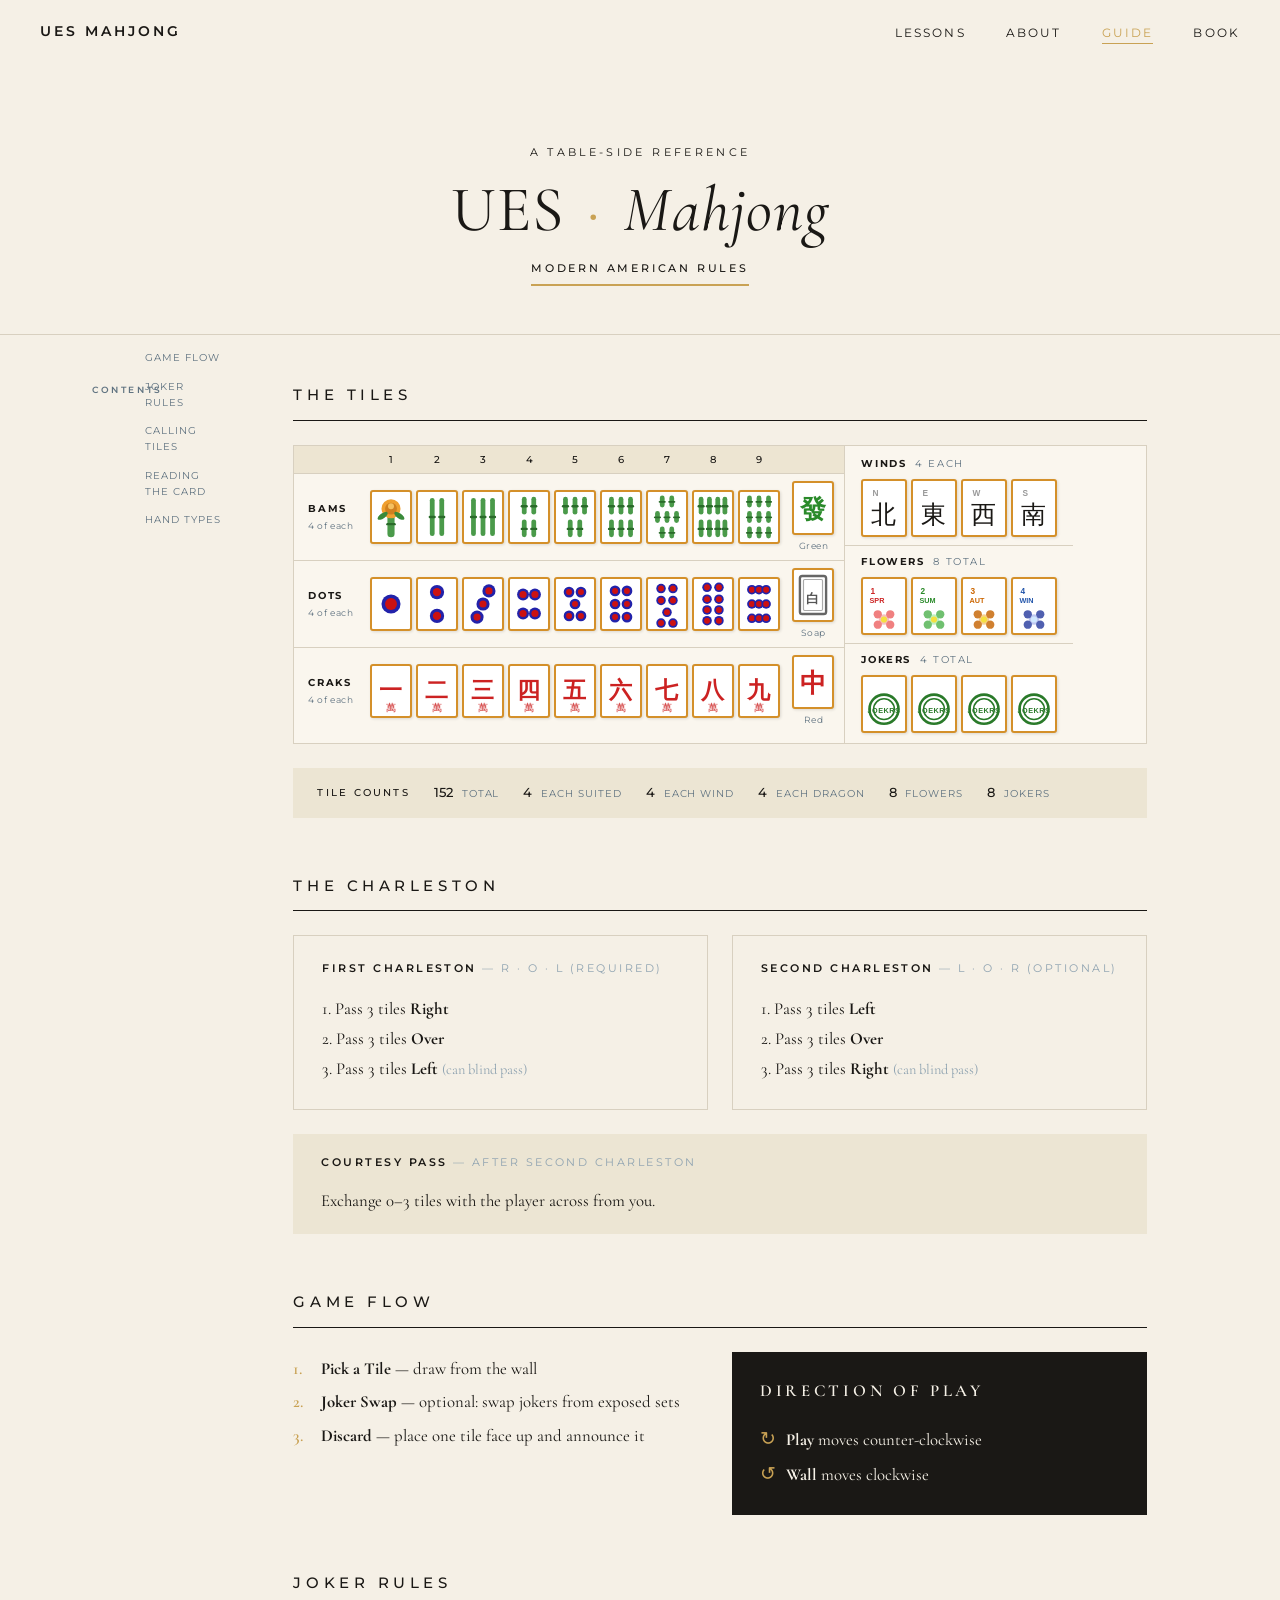
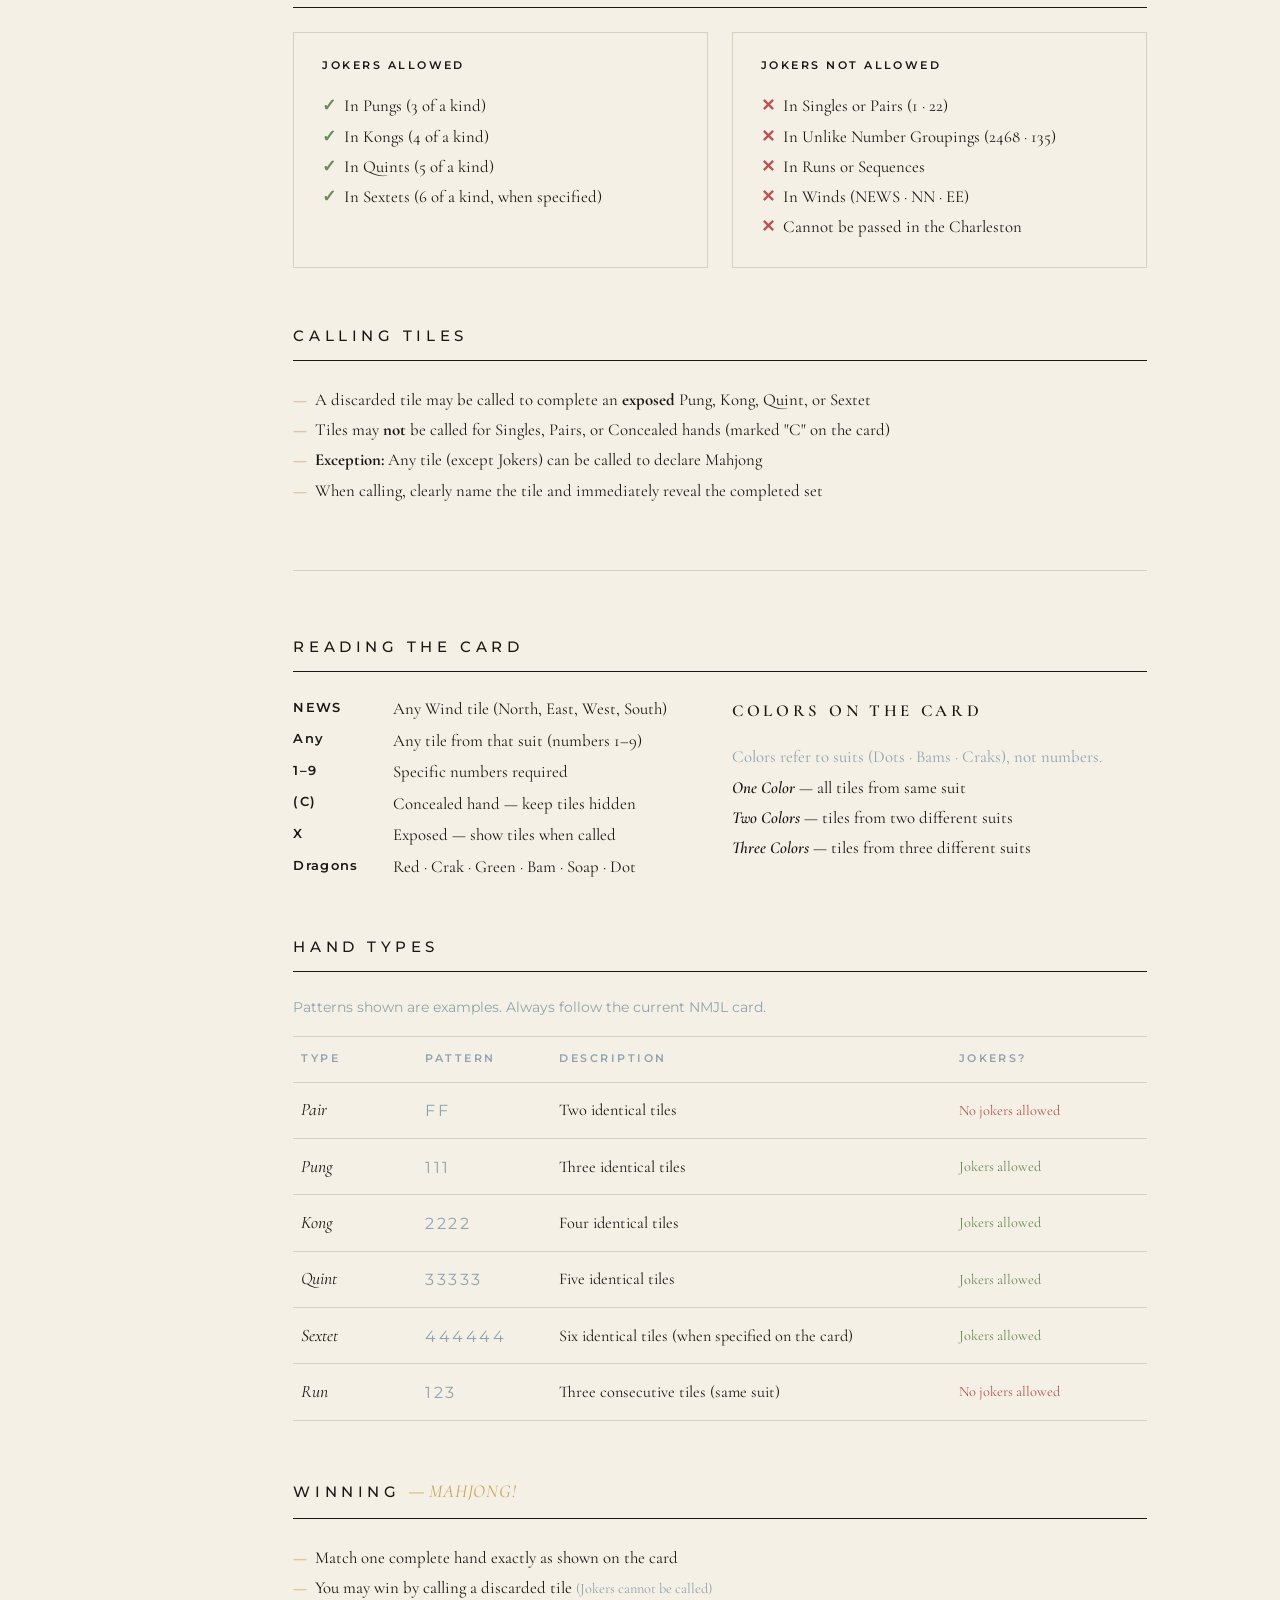
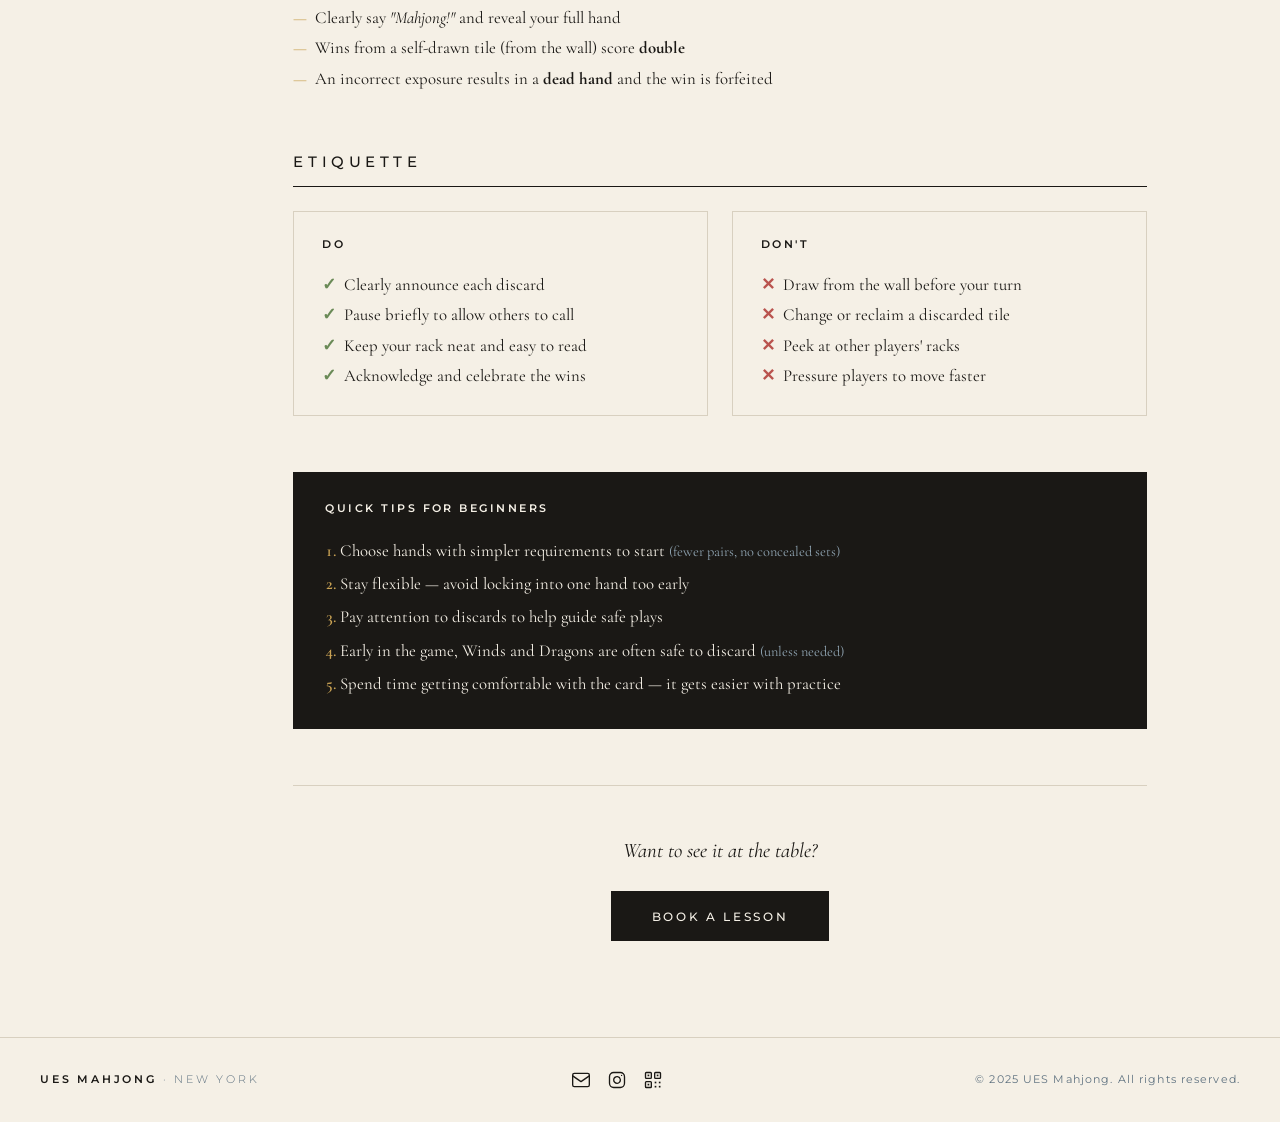
==== guide.html @ eada978c "Premium UI enhancements: hamburger X, floating labels, sidebar nav, scroll progress, micro-interacti" ====
<!DOCTYPE html>
<html lang="en">
<head>
  <meta charset="UTF-8" />
  <meta name="viewport" content="width=device-width, initial-scale=1.0" />
  <meta name="theme-color" content="#f5f0e6" />
  <meta name="color-scheme" content="light" />
  <title>American Mahjong Guide · UES Mahjong</title>
  <meta name="description" content="A table-side reference for American Mahjong — tiles, the Charleston, hand types, winning, and etiquette." />
  <link rel="canonical" href="https://uesmahjong.com/guide.html" />
  <link rel="icon" type="image/svg+xml" href="favicon.svg" />
  <link rel="apple-touch-icon" href="favicon.svg" />

  <link rel="preconnect" href="https://fonts.googleapis.com" />
  <link rel="preconnect" href="https://fonts.gstatic.com" crossorigin />
  <link rel="stylesheet" href="https://fonts.googleapis.com/css2?family=Cormorant+Garamond:ital,wght@0,400;0,600;1,400;1,600&family=Montserrat:wght@300;400;500;600&display=swap" />

  <meta property="og:type" content="article" />
  <meta property="og:url" content="https://uesmahjong.com/guide.html" />
  <meta property="og:title" content="American Mahjong Guide · UES Mahjong" />
  <meta property="og:description" content="A table-side reference for American Mahjong — tiles, the Charleston, hand types, winning, and etiquette." />
  <meta property="og:image" content="https://uesmahjong.com/og-image.png" />
  <meta property="og:image:width" content="1200" />
  <meta property="og:image:height" content="630" />
  <meta property="og:locale" content="en_US" />
  <meta property="og:site_name" content="UES Mahjong" />

  <meta name="twitter:card" content="summary_large_image" />
  <meta name="twitter:title" content="American Mahjong Guide · UES Mahjong" />
  <meta name="twitter:description" content="A table-side reference for American Mahjong — tiles, the Charleston, hand types, winning, and etiquette." />
  <meta name="twitter:image" content="https://uesmahjong.com/og-image.png" />

  <link rel="stylesheet" href="style.css" />
</head>
<body>

  <!-- NAV -->
  <nav id="siteNav">
    <a class="nav-logo" href="index.html">UES Mahjong</a>
    <ul class="nav-links">
      <li><a href="index.html#lessons">Lessons</a></li>
      <li><a href="index.html#about">About</a></li>
      <li><a href="guide.html" class="active" aria-current="page">Guide</a></li>
      <li><a href="index.html#book">Book</a></li>
    </ul>
    <button class="nav-toggle" type="button" aria-label="Open menu" aria-expanded="false" aria-controls="mobileMenu">
      <span></span><span></span><span></span>
    </button>
  </nav>

  <dialog id="mobileMenu" class="mobile-menu" aria-label="Site menu">
    <button class="mobile-menu-close" type="button" aria-label="Close menu">&times;</button>
    <ul class="mobile-menu-links">
      <li><a href="index.html#lessons">Lessons</a></li>
      <li><a href="index.html#about">About</a></li>
      <li><a href="guide.html" aria-current="page">Guide</a></li>
      <li><a href="index.html#book">Book</a></li>
    </ul>
  </dialog>

  <!-- Scroll progress bar -->
  <div class="scroll-progress" id="scrollProgress" aria-hidden="true"></div>

  <!-- GUIDE HEADER -->
  <header class="guide-header">
    <p class="guide-eyebrow" data-reveal>A Table-Side Reference</p>
    <h1 class="guide-title" data-reveal>UES <span class="dot">&middot;</span> <em>Mahjong</em></h1>
    <p class="guide-subhead" data-reveal>Modern American Rules</p>
  </header>

  <div class="guide-layout">
  <aside class="guide-sidebar" aria-label="Guide navigation">
    <p class="guide-nav-label">Contents</p>
    <nav>
      <ul class="guide-nav-list">
        <li><a href="#tiles" class="guide-nav-link">The Tiles</a></li>
        <li><a href="#charleston" class="guide-nav-link">The Charleston</a></li>
        <li><a href="#game-flow" class="guide-nav-link">Game Flow</a></li>
        <li><a href="#joker-rules" class="guide-nav-link">Joker Rules</a></li>
        <li><a href="#calling-tiles" class="guide-nav-link">Calling Tiles</a></li>
        <li><a href="#reading-card" class="guide-nav-link">Reading the Card</a></li>
        <li><a href="#hand-types" class="guide-nav-link">Hand Types</a></li>
        <li><a href="#winning" class="guide-nav-link">Winning</a></li>
        <li><a href="#etiquette" class="guide-nav-link">Etiquette</a></li>
        <li><a href="#quick-tips" class="guide-nav-link">Quick Tips</a></li>
      </ul>
    </nav>
  </aside>

  <div class="guide">

    <!-- ── PART ONE ── -->

    <!-- THE TILES -->
    <section id="tiles" class="guide-section tiles-vis-section" data-reveal>
      <h2 class="guide-h2">The Tiles</h2>

      <div class="tile-vis-wrap">
        <div class="tile-vis">

          <!-- Suited tiles: BAMS · DOTS · CRAKS -->
          <div class="tv-suited">

            <!-- Column number headers -->
            <div class="tv-colheads" aria-hidden="true">
              <div class="tv-meta"></div>
              <div class="tv-pips-row tv-pips-nums">
                <span>1</span><span>2</span><span>3</span><span>4</span><span>5</span>
                <span>6</span><span>7</span><span>8</span><span>9</span>
              </div>
              <div class="tv-dragon-head"></div>
            </div>

            <!-- BAMS row -->
            <div class="tv-row">
              <div class="tv-meta"><strong>BAMS</strong><span>4 of each</span></div>
              <div class="tv-pips-row">
                <!-- 1-BAM: bird/flower design -->
                <div class="mjt mjt-bam"><svg viewBox="0 0 30 42" xmlns="http://www.w3.org/2000/svg"><rect x="12" y="18" width="6" height="20" rx="3" fill="#4a9a4a"/><rect x="11" y="26" width="8" height="2" rx="1" fill="#2a6a2a"/><circle cx="15" cy="14" r="8" fill="#f0a030"/><circle cx="15" cy="14" r="5" fill="#d08020"/><circle cx="15" cy="12" r="2.5" fill="#f5c060"/><ellipse cx="8" cy="20" rx="5" ry="2.2" fill="#3a8a3a" transform="rotate(-35,8,20)"/><ellipse cx="22" cy="20" rx="5" ry="2.2" fill="#3a8a3a" transform="rotate(35,22,20)"/></svg></div>
                <!-- 2-BAM -->
                <div class="mjt mjt-bam"><svg viewBox="0 0 30 42" xmlns="http://www.w3.org/2000/svg"><rect x="9" y="5" width="4" height="32" rx="2" fill="#4a9a4a"/><rect x="8" y="20" width="6" height="2" rx="1" fill="#2a6a2a"/><rect x="17" y="5" width="4" height="32" rx="2" fill="#4a9a4a"/><rect x="16" y="20" width="6" height="2" rx="1" fill="#2a6a2a"/></svg></div>
                <!-- 3-BAM -->
                <div class="mjt mjt-bam"><svg viewBox="0 0 30 42" xmlns="http://www.w3.org/2000/svg"><rect x="5" y="5" width="4" height="32" rx="2" fill="#4a9a4a"/><rect x="4" y="20" width="6" height="2" rx="1" fill="#2a6a2a"/><rect x="13" y="5" width="4" height="32" rx="2" fill="#4a9a4a"/><rect x="12" y="20" width="6" height="2" rx="1" fill="#2a6a2a"/><rect x="21" y="5" width="4" height="32" rx="2" fill="#4a9a4a"/><rect x="20" y="20" width="6" height="2" rx="1" fill="#2a6a2a"/></svg></div>
                <!-- 4-BAM: 2×2 -->
                <div class="mjt mjt-bam"><svg viewBox="0 0 30 42" xmlns="http://www.w3.org/2000/svg"><rect x="9" y="4" width="4" height="15" rx="2" fill="#4a9a4a"/><rect x="8" y="11" width="6" height="2" rx="1" fill="#2a6a2a"/><rect x="17" y="4" width="4" height="15" rx="2" fill="#4a9a4a"/><rect x="16" y="11" width="6" height="2" rx="1" fill="#2a6a2a"/><rect x="9" y="23" width="4" height="15" rx="2" fill="#4a9a4a"/><rect x="8" y="30" width="6" height="2" rx="1" fill="#2a6a2a"/><rect x="17" y="23" width="4" height="15" rx="2" fill="#4a9a4a"/><rect x="16" y="30" width="6" height="2" rx="1" fill="#2a6a2a"/></svg></div>
                <!-- 5-BAM: 3+2 -->
                <div class="mjt mjt-bam"><svg viewBox="0 0 30 42" xmlns="http://www.w3.org/2000/svg"><rect x="5" y="4" width="4" height="15" rx="2" fill="#4a9a4a"/><rect x="4" y="11" width="6" height="2" rx="1" fill="#2a6a2a"/><rect x="13" y="4" width="4" height="15" rx="2" fill="#4a9a4a"/><rect x="12" y="11" width="6" height="2" rx="1" fill="#2a6a2a"/><rect x="21" y="4" width="4" height="15" rx="2" fill="#4a9a4a"/><rect x="20" y="11" width="6" height="2" rx="1" fill="#2a6a2a"/><rect x="9" y="23" width="4" height="15" rx="2" fill="#4a9a4a"/><rect x="8" y="30" width="6" height="2" rx="1" fill="#2a6a2a"/><rect x="17" y="23" width="4" height="15" rx="2" fill="#4a9a4a"/><rect x="16" y="30" width="6" height="2" rx="1" fill="#2a6a2a"/></svg></div>
                <!-- 6-BAM: 3+3 -->
                <div class="mjt mjt-bam"><svg viewBox="0 0 30 42" xmlns="http://www.w3.org/2000/svg"><rect x="5" y="4" width="4" height="15" rx="2" fill="#4a9a4a"/><rect x="4" y="11" width="6" height="2" rx="1" fill="#2a6a2a"/><rect x="13" y="4" width="4" height="15" rx="2" fill="#4a9a4a"/><rect x="12" y="11" width="6" height="2" rx="1" fill="#2a6a2a"/><rect x="21" y="4" width="4" height="15" rx="2" fill="#4a9a4a"/><rect x="20" y="11" width="6" height="2" rx="1" fill="#2a6a2a"/><rect x="5" y="23" width="4" height="15" rx="2" fill="#4a9a4a"/><rect x="4" y="30" width="6" height="2" rx="1" fill="#2a6a2a"/><rect x="13" y="23" width="4" height="15" rx="2" fill="#4a9a4a"/><rect x="12" y="30" width="6" height="2" rx="1" fill="#2a6a2a"/><rect x="21" y="23" width="4" height="15" rx="2" fill="#4a9a4a"/><rect x="20" y="30" width="6" height="2" rx="1" fill="#2a6a2a"/></svg></div>
                <!-- 7-BAM: 2+3+2 -->
                <div class="mjt mjt-bam"><svg viewBox="0 0 30 42" xmlns="http://www.w3.org/2000/svg"><rect x="9" y="3" width="4" height="10" rx="2" fill="#4a9a4a"/><rect x="8" y="7.5" width="6" height="1.5" rx="0.75" fill="#2a6a2a"/><rect x="17" y="3" width="4" height="10" rx="2" fill="#4a9a4a"/><rect x="16" y="7.5" width="6" height="1.5" rx="0.75" fill="#2a6a2a"/><rect x="5" y="16" width="4" height="10" rx="2" fill="#4a9a4a"/><rect x="4" y="20.5" width="6" height="1.5" rx="0.75" fill="#2a6a2a"/><rect x="13" y="16" width="4" height="10" rx="2" fill="#4a9a4a"/><rect x="12" y="20.5" width="6" height="1.5" rx="0.75" fill="#2a6a2a"/><rect x="21" y="16" width="4" height="10" rx="2" fill="#4a9a4a"/><rect x="20" y="20.5" width="6" height="1.5" rx="0.75" fill="#2a6a2a"/><rect x="9" y="29" width="4" height="10" rx="2" fill="#4a9a4a"/><rect x="8" y="33.5" width="6" height="1.5" rx="0.75" fill="#2a6a2a"/><rect x="17" y="29" width="4" height="10" rx="2" fill="#4a9a4a"/><rect x="16" y="33.5" width="6" height="1.5" rx="0.75" fill="#2a6a2a"/></svg></div>
                <!-- 8-BAM: 4+4 -->
                <div class="mjt mjt-bam"><svg viewBox="0 0 30 42" xmlns="http://www.w3.org/2000/svg"><rect x="3" y="4" width="4" height="15" rx="2" fill="#4a9a4a"/><rect x="2" y="11" width="6" height="2" rx="1" fill="#2a6a2a"/><rect x="10" y="4" width="4" height="15" rx="2" fill="#4a9a4a"/><rect x="9" y="11" width="6" height="2" rx="1" fill="#2a6a2a"/><rect x="17" y="4" width="4" height="15" rx="2" fill="#4a9a4a"/><rect x="16" y="11" width="6" height="2" rx="1" fill="#2a6a2a"/><rect x="23" y="4" width="4" height="15" rx="2" fill="#4a9a4a"/><rect x="22" y="11" width="6" height="2" rx="1" fill="#2a6a2a"/><rect x="3" y="23" width="4" height="15" rx="2" fill="#4a9a4a"/><rect x="2" y="30" width="6" height="2" rx="1" fill="#2a6a2a"/><rect x="10" y="23" width="4" height="15" rx="2" fill="#4a9a4a"/><rect x="9" y="30" width="6" height="2" rx="1" fill="#2a6a2a"/><rect x="17" y="23" width="4" height="15" rx="2" fill="#4a9a4a"/><rect x="16" y="30" width="6" height="2" rx="1" fill="#2a6a2a"/><rect x="23" y="23" width="4" height="15" rx="2" fill="#4a9a4a"/><rect x="22" y="30" width="6" height="2" rx="1" fill="#2a6a2a"/></svg></div>
                <!-- 9-BAM: 3×3 -->
                <div class="mjt mjt-bam"><svg viewBox="0 0 30 42" xmlns="http://www.w3.org/2000/svg"><rect x="5" y="3" width="4" height="10" rx="2" fill="#4a9a4a"/><rect x="4" y="7.5" width="6" height="1.5" rx="0.75" fill="#2a6a2a"/><rect x="13" y="3" width="4" height="10" rx="2" fill="#4a9a4a"/><rect x="12" y="7.5" width="6" height="1.5" rx="0.75" fill="#2a6a2a"/><rect x="21" y="3" width="4" height="10" rx="2" fill="#4a9a4a"/><rect x="20" y="7.5" width="6" height="1.5" rx="0.75" fill="#2a6a2a"/><rect x="5" y="16" width="4" height="10" rx="2" fill="#4a9a4a"/><rect x="4" y="20.5" width="6" height="1.5" rx="0.75" fill="#2a6a2a"/><rect x="13" y="16" width="4" height="10" rx="2" fill="#4a9a4a"/><rect x="12" y="20.5" width="6" height="1.5" rx="0.75" fill="#2a6a2a"/><rect x="21" y="16" width="4" height="10" rx="2" fill="#4a9a4a"/><rect x="20" y="20.5" width="6" height="1.5" rx="0.75" fill="#2a6a2a"/><rect x="5" y="29" width="4" height="10" rx="2" fill="#4a9a4a"/><rect x="4" y="33.5" width="6" height="1.5" rx="0.75" fill="#2a6a2a"/><rect x="13" y="29" width="4" height="10" rx="2" fill="#4a9a4a"/><rect x="12" y="33.5" width="6" height="1.5" rx="0.75" fill="#2a6a2a"/><rect x="21" y="29" width="4" height="10" rx="2" fill="#4a9a4a"/><rect x="20" y="33.5" width="6" height="1.5" rx="0.75" fill="#2a6a2a"/></svg></div>
              </div>
              <div class="tv-dragon">
                <div class="mjt mjt-dragon"><svg viewBox="0 0 30 42" xmlns="http://www.w3.org/2000/svg"><text x="15" y="29" text-anchor="middle" font-size="22" fill="#2a8a2a" font-family="serif" font-weight="bold">發</text></svg></div>
                <span>Green</span>
              </div>
            </div>

            <!-- DOTS row -->
            <div class="tv-row">
              <div class="tv-meta"><strong>DOTS</strong><span>4 of each</span></div>
              <div class="tv-pips-row">
                <!-- 1-DOT -->
                <div class="mjt mjt-dot"><svg viewBox="0 0 30 42" xmlns="http://www.w3.org/2000/svg"><circle cx="15" cy="21" r="8" fill="#2222aa"/><circle cx="15" cy="21" r="5" fill="#cc1111"/></svg></div>
                <!-- 2-DOT -->
                <div class="mjt mjt-dot"><svg viewBox="0 0 30 42" xmlns="http://www.w3.org/2000/svg"><circle cx="15" cy="11" r="6" fill="#2222aa"/><circle cx="15" cy="11" r="3.5" fill="#cc1111"/><circle cx="15" cy="31" r="6" fill="#2222aa"/><circle cx="15" cy="31" r="3.5" fill="#cc1111"/></svg></div>
                <!-- 3-DOT -->
                <div class="mjt mjt-dot"><svg viewBox="0 0 30 42" xmlns="http://www.w3.org/2000/svg"><circle cx="20" cy="10" r="5.5" fill="#2222aa"/><circle cx="20" cy="10" r="3" fill="#cc1111"/><circle cx="15" cy="21" r="5.5" fill="#2222aa"/><circle cx="15" cy="21" r="3" fill="#cc1111"/><circle cx="10" cy="32" r="5.5" fill="#2222aa"/><circle cx="10" cy="32" r="3" fill="#cc1111"/></svg></div>
                <!-- 4-DOT: 2×2 -->
                <div class="mjt mjt-dot"><svg viewBox="0 0 30 42" xmlns="http://www.w3.org/2000/svg"><circle cx="10" cy="13" r="5" fill="#2222aa"/><circle cx="10" cy="13" r="3" fill="#cc1111"/><circle cx="20" cy="13" r="5" fill="#2222aa"/><circle cx="20" cy="13" r="3" fill="#cc1111"/><circle cx="10" cy="29" r="5" fill="#2222aa"/><circle cx="10" cy="29" r="3" fill="#cc1111"/><circle cx="20" cy="29" r="5" fill="#2222aa"/><circle cx="20" cy="29" r="3" fill="#cc1111"/></svg></div>
                <!-- 5-DOT: 4 corners + center -->
                <div class="mjt mjt-dot"><svg viewBox="0 0 30 42" xmlns="http://www.w3.org/2000/svg"><circle cx="10" cy="11" r="4.5" fill="#2222aa"/><circle cx="10" cy="11" r="2.5" fill="#cc1111"/><circle cx="20" cy="11" r="4.5" fill="#2222aa"/><circle cx="20" cy="11" r="2.5" fill="#cc1111"/><circle cx="15" cy="21" r="4.5" fill="#2222aa"/><circle cx="15" cy="21" r="2.5" fill="#cc1111"/><circle cx="10" cy="31" r="4.5" fill="#2222aa"/><circle cx="10" cy="31" r="2.5" fill="#cc1111"/><circle cx="20" cy="31" r="4.5" fill="#2222aa"/><circle cx="20" cy="31" r="2.5" fill="#cc1111"/></svg></div>
                <!-- 6-DOT: 2×3 -->
                <div class="mjt mjt-dot"><svg viewBox="0 0 30 42" xmlns="http://www.w3.org/2000/svg"><circle cx="10" cy="10" r="4.5" fill="#2222aa"/><circle cx="10" cy="10" r="2.5" fill="#cc1111"/><circle cx="20" cy="10" r="4.5" fill="#2222aa"/><circle cx="20" cy="10" r="2.5" fill="#cc1111"/><circle cx="10" cy="21" r="4.5" fill="#2222aa"/><circle cx="10" cy="21" r="2.5" fill="#cc1111"/><circle cx="20" cy="21" r="4.5" fill="#2222aa"/><circle cx="20" cy="21" r="2.5" fill="#cc1111"/><circle cx="10" cy="32" r="4.5" fill="#2222aa"/><circle cx="10" cy="32" r="2.5" fill="#cc1111"/><circle cx="20" cy="32" r="4.5" fill="#2222aa"/><circle cx="20" cy="32" r="2.5" fill="#cc1111"/></svg></div>
                <!-- 7-DOT -->
                <div class="mjt mjt-dot"><svg viewBox="0 0 30 42" xmlns="http://www.w3.org/2000/svg"><circle cx="10" cy="8" r="4" fill="#2222aa"/><circle cx="10" cy="8" r="2.5" fill="#cc1111"/><circle cx="20" cy="8" r="4" fill="#2222aa"/><circle cx="20" cy="8" r="2.5" fill="#cc1111"/><circle cx="10" cy="18" r="4" fill="#2222aa"/><circle cx="10" cy="18" r="2.5" fill="#cc1111"/><circle cx="20" cy="18" r="4" fill="#2222aa"/><circle cx="20" cy="18" r="2.5" fill="#cc1111"/><circle cx="15" cy="28" r="4" fill="#2222aa"/><circle cx="15" cy="28" r="2.5" fill="#cc1111"/><circle cx="10" cy="37" r="4" fill="#2222aa"/><circle cx="10" cy="37" r="2.5" fill="#cc1111"/><circle cx="20" cy="37" r="4" fill="#2222aa"/><circle cx="20" cy="37" r="2.5" fill="#cc1111"/></svg></div>
                <!-- 8-DOT: 2×4 -->
                <div class="mjt mjt-dot"><svg viewBox="0 0 30 42" xmlns="http://www.w3.org/2000/svg"><circle cx="10" cy="7" r="4" fill="#2222aa"/><circle cx="10" cy="7" r="2.5" fill="#cc1111"/><circle cx="20" cy="7" r="4" fill="#2222aa"/><circle cx="20" cy="7" r="2.5" fill="#cc1111"/><circle cx="10" cy="17" r="4" fill="#2222aa"/><circle cx="10" cy="17" r="2.5" fill="#cc1111"/><circle cx="20" cy="17" r="4" fill="#2222aa"/><circle cx="20" cy="17" r="2.5" fill="#cc1111"/><circle cx="10" cy="26" r="4" fill="#2222aa"/><circle cx="10" cy="26" r="2.5" fill="#cc1111"/><circle cx="20" cy="26" r="4" fill="#2222aa"/><circle cx="20" cy="26" r="2.5" fill="#cc1111"/><circle cx="10" cy="35" r="4" fill="#2222aa"/><circle cx="10" cy="35" r="2.5" fill="#cc1111"/><circle cx="20" cy="35" r="4" fill="#2222aa"/><circle cx="20" cy="35" r="2.5" fill="#cc1111"/></svg></div>
                <!-- 9-DOT: 3×3 -->
                <div class="mjt mjt-dot"><svg viewBox="0 0 30 42" xmlns="http://www.w3.org/2000/svg"><circle cx="9" cy="9" r="4" fill="#2222aa"/><circle cx="9" cy="9" r="2.5" fill="#cc1111"/><circle cx="15" cy="9" r="4" fill="#2222aa"/><circle cx="15" cy="9" r="2.5" fill="#cc1111"/><circle cx="21" cy="9" r="4" fill="#2222aa"/><circle cx="21" cy="9" r="2.5" fill="#cc1111"/><circle cx="9" cy="21" r="4" fill="#2222aa"/><circle cx="9" cy="21" r="2.5" fill="#cc1111"/><circle cx="15" cy="21" r="4" fill="#2222aa"/><circle cx="15" cy="21" r="2.5" fill="#cc1111"/><circle cx="21" cy="21" r="4" fill="#2222aa"/><circle cx="21" cy="21" r="2.5" fill="#cc1111"/><circle cx="9" cy="33" r="4" fill="#2222aa"/><circle cx="9" cy="33" r="2.5" fill="#cc1111"/><circle cx="15" cy="33" r="4" fill="#2222aa"/><circle cx="15" cy="33" r="2.5" fill="#cc1111"/><circle cx="21" cy="33" r="4" fill="#2222aa"/><circle cx="21" cy="33" r="2.5" fill="#cc1111"/></svg></div>
              </div>
              <div class="tv-dragon">
                <div class="mjt mjt-dragon"><svg viewBox="0 0 30 42" xmlns="http://www.w3.org/2000/svg"><rect x="4" y="5" width="22" height="32" rx="2" fill="none" stroke="#666" stroke-width="2"/><rect x="7" y="8" width="16" height="26" rx="1" fill="none" stroke="#aaa" stroke-width="1"/><text x="15" y="28" text-anchor="middle" font-size="11" fill="#555" font-family="serif" font-weight="600">白</text></svg></div>
                <span>Soap</span>
              </div>
            </div>

            <!-- CRAKS row -->
            <div class="tv-row">
              <div class="tv-meta"><strong>CRAKS</strong><span>4 of each</span></div>
              <div class="tv-pips-row">
                <div class="mjt mjt-crak"><svg viewBox="0 0 30 42" xmlns="http://www.w3.org/2000/svg"><text x="15" y="27" text-anchor="middle" font-size="19" fill="#cc2222" font-family="serif" font-weight="600">一</text><text x="15" y="38" text-anchor="middle" font-size="8" fill="#cc2222" font-family="serif">萬</text></svg></div>
                <div class="mjt mjt-crak"><svg viewBox="0 0 30 42" xmlns="http://www.w3.org/2000/svg"><text x="15" y="27" text-anchor="middle" font-size="19" fill="#cc2222" font-family="serif" font-weight="600">二</text><text x="15" y="38" text-anchor="middle" font-size="8" fill="#cc2222" font-family="serif">萬</text></svg></div>
                <div class="mjt mjt-crak"><svg viewBox="0 0 30 42" xmlns="http://www.w3.org/2000/svg"><text x="15" y="27" text-anchor="middle" font-size="19" fill="#cc2222" font-family="serif" font-weight="600">三</text><text x="15" y="38" text-anchor="middle" font-size="8" fill="#cc2222" font-family="serif">萬</text></svg></div>
                <div class="mjt mjt-crak"><svg viewBox="0 0 30 42" xmlns="http://www.w3.org/2000/svg"><text x="15" y="27" text-anchor="middle" font-size="19" fill="#cc2222" font-family="serif" font-weight="600">四</text><text x="15" y="38" text-anchor="middle" font-size="8" fill="#cc2222" font-family="serif">萬</text></svg></div>
                <div class="mjt mjt-crak"><svg viewBox="0 0 30 42" xmlns="http://www.w3.org/2000/svg"><text x="15" y="27" text-anchor="middle" font-size="19" fill="#cc2222" font-family="serif" font-weight="600">五</text><text x="15" y="38" text-anchor="middle" font-size="8" fill="#cc2222" font-family="serif">萬</text></svg></div>
                <div class="mjt mjt-crak"><svg viewBox="0 0 30 42" xmlns="http://www.w3.org/2000/svg"><text x="15" y="27" text-anchor="middle" font-size="19" fill="#cc2222" font-family="serif" font-weight="600">六</text><text x="15" y="38" text-anchor="middle" font-size="8" fill="#cc2222" font-family="serif">萬</text></svg></div>
                <div class="mjt mjt-crak"><svg viewBox="0 0 30 42" xmlns="http://www.w3.org/2000/svg"><text x="15" y="27" text-anchor="middle" font-size="19" fill="#cc2222" font-family="serif" font-weight="600">七</text><text x="15" y="38" text-anchor="middle" font-size="8" fill="#cc2222" font-family="serif">萬</text></svg></div>
                <div class="mjt mjt-crak"><svg viewBox="0 0 30 42" xmlns="http://www.w3.org/2000/svg"><text x="15" y="27" text-anchor="middle" font-size="19" fill="#cc2222" font-family="serif" font-weight="600">八</text><text x="15" y="38" text-anchor="middle" font-size="8" fill="#cc2222" font-family="serif">萬</text></svg></div>
                <div class="mjt mjt-crak"><svg viewBox="0 0 30 42" xmlns="http://www.w3.org/2000/svg"><text x="15" y="27" text-anchor="middle" font-size="19" fill="#cc2222" font-family="serif" font-weight="600">九</text><text x="15" y="38" text-anchor="middle" font-size="8" fill="#cc2222" font-family="serif">萬</text></svg></div>
              </div>
              <div class="tv-dragon">
                <div class="mjt mjt-dragon"><svg viewBox="0 0 30 42" xmlns="http://www.w3.org/2000/svg"><text x="15" y="29" text-anchor="middle" font-size="22" fill="#cc2222" font-family="serif" font-weight="bold">中</text></svg></div>
                <span>Red</span>
              </div>
            </div>

          </div><!-- /tv-suited -->

          <!-- Special tiles: WINDS · FLOWERS · JOKERS -->
          <div class="tv-special">

            <div class="tv-special-group">
              <div class="tv-special-label">WINDS <span>4 each</span></div>
              <div class="tv-special-row">
                <div class="mjt mjt-wind"><svg viewBox="0 0 38 52" xmlns="http://www.w3.org/2000/svg"><text x="8" y="14" font-size="8" fill="#999" font-family="sans-serif" font-weight="600">N</text><text x="19" y="40" text-anchor="middle" font-size="24" fill="#1a1815" font-family="serif">北</text></svg></div>
                <div class="mjt mjt-wind"><svg viewBox="0 0 38 52" xmlns="http://www.w3.org/2000/svg"><text x="8" y="14" font-size="8" fill="#999" font-family="sans-serif" font-weight="600">E</text><text x="19" y="40" text-anchor="middle" font-size="24" fill="#1a1815" font-family="serif">東</text></svg></div>
                <div class="mjt mjt-wind"><svg viewBox="0 0 38 52" xmlns="http://www.w3.org/2000/svg"><text x="8" y="14" font-size="8" fill="#999" font-family="sans-serif" font-weight="600">W</text><text x="19" y="40" text-anchor="middle" font-size="24" fill="#1a1815" font-family="serif">西</text></svg></div>
                <div class="mjt mjt-wind"><svg viewBox="0 0 38 52" xmlns="http://www.w3.org/2000/svg"><text x="8" y="14" font-size="8" fill="#999" font-family="sans-serif" font-weight="600">S</text><text x="19" y="40" text-anchor="middle" font-size="24" fill="#1a1815" font-family="serif">南</text></svg></div>
              </div>
            </div>

            <div class="tv-special-divider"></div>

            <div class="tv-special-group">
              <div class="tv-special-label">FLOWERS <span>8 total</span></div>
              <div class="tv-special-row">
                <div class="mjt mjt-flower"><svg viewBox="0 0 38 52" xmlns="http://www.w3.org/2000/svg"><text x="6" y="14" font-size="8" fill="#cc2222" font-family="sans-serif" font-weight="700">1</text><text x="5" y="23" font-size="7" fill="#cc2222" font-family="sans-serif" font-weight="600">SPR</text><circle cx="19" cy="39" r="5" fill="#f5c0c0"/><circle cx="13" cy="34" r="4" fill="#f08080"/><circle cx="25" cy="34" r="4" fill="#f08080"/><circle cx="13" cy="44" r="4" fill="#f08080"/><circle cx="25" cy="44" r="4" fill="#f08080"/><circle cx="19" cy="39" r="3" fill="#f5e040"/></svg></div>
                <div class="mjt mjt-flower"><svg viewBox="0 0 38 52" xmlns="http://www.w3.org/2000/svg"><text x="6" y="14" font-size="8" fill="#2a8a2a" font-family="sans-serif" font-weight="700">2</text><text x="5" y="23" font-size="7" fill="#2a8a2a" font-family="sans-serif" font-weight="600">SUM</text><circle cx="19" cy="39" r="5" fill="#c0f0c0"/><circle cx="13" cy="34" r="4" fill="#70c070"/><circle cx="25" cy="34" r="4" fill="#70c070"/><circle cx="13" cy="44" r="4" fill="#70c070"/><circle cx="25" cy="44" r="4" fill="#70c070"/><circle cx="19" cy="39" r="3" fill="#f5e040"/></svg></div>
                <div class="mjt mjt-flower"><svg viewBox="0 0 38 52" xmlns="http://www.w3.org/2000/svg"><text x="6" y="14" font-size="8" fill="#cc6600" font-family="sans-serif" font-weight="700">3</text><text x="5" y="23" font-size="7" fill="#cc6600" font-family="sans-serif" font-weight="600">AUT</text><circle cx="19" cy="39" r="5" fill="#f5d090"/><circle cx="13" cy="34" r="4" fill="#d08030"/><circle cx="25" cy="34" r="4" fill="#d08030"/><circle cx="13" cy="44" r="4" fill="#d08030"/><circle cx="25" cy="44" r="4" fill="#d08030"/><circle cx="19" cy="39" r="3" fill="#f5e040"/></svg></div>
                <div class="mjt mjt-flower"><svg viewBox="0 0 38 52" xmlns="http://www.w3.org/2000/svg"><text x="6" y="14" font-size="8" fill="#2255aa" font-family="sans-serif" font-weight="700">4</text><text x="5" y="23" font-size="7" fill="#2255aa" font-family="sans-serif" font-weight="600">WIN</text><circle cx="19" cy="39" r="5" fill="#c0c8f0"/><circle cx="13" cy="34" r="4" fill="#5060b0"/><circle cx="25" cy="34" r="4" fill="#5060b0"/><circle cx="13" cy="44" r="4" fill="#5060b0"/><circle cx="25" cy="44" r="4" fill="#5060b0"/><circle cx="19" cy="39" r="3" fill="#d0e8ff"/></svg></div>
              </div>
            </div>

            <div class="tv-special-divider"></div>

            <div class="tv-special-group">
              <div class="tv-special-label">JOKERS <span>4 total</span></div>
              <div class="tv-special-row">
                <div class="mjt mjt-joker"><svg viewBox="0 0 38 52" xmlns="http://www.w3.org/2000/svg"><circle cx="19" cy="31" r="14" fill="none" stroke="#2a7a2a" stroke-width="2.5"/><circle cx="19" cy="31" r="10" fill="none" stroke="#2a7a2a" stroke-width="1.5"/><text x="19" y="35" text-anchor="middle" font-size="7" fill="#2a7a2a" font-family="sans-serif" font-weight="700" letter-spacing="0.5">JOEKRS</text></svg></div>
                <div class="mjt mjt-joker"><svg viewBox="0 0 38 52" xmlns="http://www.w3.org/2000/svg"><circle cx="19" cy="31" r="14" fill="none" stroke="#2a7a2a" stroke-width="2.5"/><circle cx="19" cy="31" r="10" fill="none" stroke="#2a7a2a" stroke-width="1.5"/><text x="19" y="35" text-anchor="middle" font-size="7" fill="#2a7a2a" font-family="sans-serif" font-weight="700" letter-spacing="0.5">JOEKRS</text></svg></div>
                <div class="mjt mjt-joker"><svg viewBox="0 0 38 52" xmlns="http://www.w3.org/2000/svg"><circle cx="19" cy="31" r="14" fill="none" stroke="#2a7a2a" stroke-width="2.5"/><circle cx="19" cy="31" r="10" fill="none" stroke="#2a7a2a" stroke-width="1.5"/><text x="19" y="35" text-anchor="middle" font-size="7" fill="#2a7a2a" font-family="sans-serif" font-weight="700" letter-spacing="0.5">JOEKRS</text></svg></div>
                <div class="mjt mjt-joker"><svg viewBox="0 0 38 52" xmlns="http://www.w3.org/2000/svg"><circle cx="19" cy="31" r="14" fill="none" stroke="#2a7a2a" stroke-width="2.5"/><circle cx="19" cy="31" r="10" fill="none" stroke="#2a7a2a" stroke-width="1.5"/><text x="19" y="35" text-anchor="middle" font-size="7" fill="#2a7a2a" font-family="sans-serif" font-weight="700" letter-spacing="0.5">JOEKRS</text></svg></div>
              </div>
            </div>

          </div><!-- /tv-special -->

        </div><!-- /tile-vis -->
      </div><!-- /tile-vis-wrap -->

      <div class="tile-counts-bar">
        <span class="tc-label">TILE COUNTS</span>
        <span>152 <em>Total</em></span>
        <span>4 <em>Each Suited</em></span>
        <span>4 <em>Each Wind</em></span>
        <span>4 <em>Each Dragon</em></span>
        <span>8 <em>Flowers</em></span>
        <span>8 <em>Jokers</em></span>
      </div>
    </section>

    <!-- THE CHARLESTON -->
    <section id="charleston" class="guide-section" data-reveal>
      <h2 class="guide-h2">The Charleston</h2>
      <div class="two-col">

        <div class="guide-card">
          <p class="card-label">First Charleston <span>&mdash; R &middot; O &middot; L (Required)</span></p>
          <ol class="card-list">
            <li>Pass 3 tiles <strong>Right</strong></li>
            <li>Pass 3 tiles <strong>Over</strong></li>
            <li>Pass 3 tiles <strong>Left</strong> <span class="muted">(can blind pass)</span></li>
          </ol>
        </div>

        <div class="guide-card">
          <p class="card-label">Second Charleston <span>&mdash; L &middot; O &middot; R (Optional)</span></p>
          <ol class="card-list">
            <li>Pass 3 tiles <strong>Left</strong></li>
            <li>Pass 3 tiles <strong>Over</strong></li>
            <li>Pass 3 tiles <strong>Right</strong> <span class="muted">(can blind pass)</span></li>
          </ol>
        </div>

      </div>

      <div class="highlight-card">
        <p class="card-label">Courtesy Pass <span>&mdash; After Second Charleston</span></p>
        <p>Exchange 0&ndash;3 tiles with the player across from you.</p>
      </div>
    </section>

    <!-- GAME FLOW -->
    <section id="game-flow" class="guide-section" data-reveal>
      <h2 class="guide-h2">Game Flow</h2>
      <div class="two-col">

        <ol class="flow-list">
          <li><strong>Pick a Tile</strong> &mdash; draw from the wall</li>
          <li><strong>Joker Swap</strong> &mdash; optional: swap jokers from exposed sets</li>
          <li><strong>Discard</strong> &mdash; place one tile face up and announce it</li>
        </ol>

        <div class="dark-card">
          <p class="card-label dark">Direction of Play</p>
          <p><span class="arrow">&#8635;</span> <strong>Play</strong> moves counter-clockwise</p>
          <p><span class="arrow">&#8634;</span> <strong>Wall</strong> moves clockwise</p>
        </div>

      </div>
    </section>

    <!-- JOKER RULES -->
    <section id="joker-rules" class="guide-section" data-reveal>
      <h2 class="guide-h2">Joker Rules</h2>
      <div class="two-col">

        <div class="guide-card">
          <p class="card-label">Jokers Allowed</p>
          <ul class="check-list">
            <li>In Pungs (3 of a kind)</li>
            <li>In Kongs (4 of a kind)</li>
            <li>In Quints (5 of a kind)</li>
            <li>In Sextets (6 of a kind, when specified)</li>
          </ul>
        </div>

        <div class="guide-card">
          <p class="card-label">Jokers Not Allowed</p>
          <ul class="x-list">
            <li>In Singles or Pairs (1 &middot; 22)</li>
            <li>In Unlike Number Groupings (2468 &middot; 135)</li>
            <li>In Runs or Sequences</li>
            <li>In Winds (NEWS &middot; NN &middot; EE)</li>
            <li>Cannot be passed in the Charleston</li>
          </ul>
        </div>

      </div>
    </section>

    <!-- CALLING TILES -->
    <section id="calling-tiles" class="guide-section" data-reveal>
      <h2 class="guide-h2">Calling Tiles</h2>
      <ul class="dash-list">
        <li>A discarded tile may be called to complete an <strong>exposed</strong> Pung, Kong, Quint, or Sextet</li>
        <li>Tiles may <strong>not</strong> be called for Singles, Pairs, or Concealed hands (marked "C" on the card)</li>
        <li><strong>Exception:</strong> Any tile (except Jokers) can be called to declare Mahjong</li>
        <li>When calling, clearly name the tile and immediately reveal the completed set</li>
      </ul>
    </section>

    <hr class="guide-divider" />

    <!-- ── PART TWO ── -->

    <!-- READING THE CARD -->
    <section id="reading-card" class="guide-section" data-reveal>
      <h2 class="guide-h2">Reading the Card</h2>
      <div class="two-col">

        <dl class="key-list">
          <dt>NEWS</dt><dd>Any Wind tile (North, East, West, South)</dd>
          <dt>Any</dt><dd>Any tile from that suit (numbers 1&ndash;9)</dd>
          <dt>1&ndash;9</dt><dd>Specific numbers required</dd>
          <dt>(C)</dt><dd>Concealed hand &mdash; keep tiles hidden</dd>
          <dt>X</dt><dd>Exposed &mdash; show tiles when called</dd>
          <dt>Dragons</dt><dd>Red &middot; Crak · Green &middot; Bam · Soap &middot; Dot</dd>
        </dl>

        <div class="color-note">
          <p class="card-label">Colors on the Card</p>
          <p class="muted">Colors refer to suits (Dots &middot; Bams &middot; Craks), not numbers.</p>
          <p><em>One Color</em> &mdash; all tiles from same suit</p>
          <p><em>Two Colors</em> &mdash; tiles from two different suits</p>
          <p><em>Three Colors</em> &mdash; tiles from three different suits</p>
        </div>

      </div>
    </section>

    <!-- HAND TYPES -->
    <section id="hand-types" class="guide-section" data-reveal>
      <h2 class="guide-h2">Hand Types</h2>
      <p class="muted">Patterns shown are examples. Always follow the current NMJL card.</p>
      <div class="hand-table">
        <div class="hand-row hand-head">
          <span>Type</span><span>Pattern</span><span>Description</span><span>Jokers?</span>
        </div>
        <div class="hand-row">
          <span><em>Pair</em></span><span class="mono">FF</span><span>Two identical tiles</span><span class="no">No jokers allowed</span>
        </div>
        <div class="hand-row">
          <span><em>Pung</em></span><span class="mono">111</span><span>Three identical tiles</span><span class="yes">Jokers allowed</span>
        </div>
        <div class="hand-row">
          <span><em>Kong</em></span><span class="mono">2222</span><span>Four identical tiles</span><span class="yes">Jokers allowed</span>
        </div>
        <div class="hand-row">
          <span><em>Quint</em></span><span class="mono">33333</span><span>Five identical tiles</span><span class="yes">Jokers allowed</span>
        </div>
        <div class="hand-row">
          <span><em>Sextet</em></span><span class="mono">444444</span><span>Six identical tiles (when specified on the card)</span><span class="yes">Jokers allowed</span>
        </div>
        <div class="hand-row">
          <span><em>Run</em></span><span class="mono">123</span><span>Three consecutive tiles (same suit)</span><span class="no">No jokers allowed</span>
        </div>
      </div>
    </section>

    <!-- WINNING -->
    <section id="winning" class="guide-section" data-reveal>
      <h2 class="guide-h2">Winning <span class="accent">&mdash; <em>Mahjong!</em></span></h2>
      <ul class="dash-list">
        <li>Match one complete hand exactly as shown on the card</li>
        <li>You may win by calling a discarded tile <span class="muted">(Jokers cannot be called)</span></li>
        <li>Clearly say <em>"Mahjong!"</em> and reveal your full hand</li>
        <li>Wins from a self-drawn tile (from the wall) score <strong>double</strong></li>
        <li>An incorrect exposure results in a <strong>dead hand</strong> and the win is forfeited</li>
      </ul>
    </section>

    <!-- ETIQUETTE -->
    <section id="etiquette" class="guide-section" data-reveal>
      <h2 class="guide-h2">Etiquette</h2>
      <div class="two-col">

        <div class="guide-card">
          <p class="card-label">Do</p>
          <ul class="check-list">
            <li>Clearly announce each discard</li>
            <li>Pause briefly to allow others to call</li>
            <li>Keep your rack neat and easy to read</li>
            <li>Acknowledge and celebrate the wins</li>
          </ul>
        </div>

        <div class="guide-card">
          <p class="card-label">Don't</p>
          <ul class="x-list">
            <li>Draw from the wall before your turn</li>
            <li>Change or reclaim a discarded tile</li>
            <li>Peek at other players' racks</li>
            <li>Pressure players to move faster</li>
          </ul>
        </div>

      </div>
    </section>

    <!-- QUICK TIPS -->
    <section id="quick-tips" class="guide-section" data-reveal>
      <div class="tips-card">
        <p class="card-label dark">Quick Tips for Beginners</p>
        <ol class="tips-list">
          <li>Choose hands with simpler requirements to start <span class="muted">(fewer pairs, no concealed sets)</span></li>
          <li>Stay flexible &mdash; avoid locking into one hand too early</li>
          <li>Pay attention to discards to help guide safe plays</li>
          <li>Early in the game, Winds and Dragons are often safe to discard <span class="muted">(unless needed)</span></li>
          <li>Spend time getting comfortable with the card &mdash; it gets easier with practice</li>
        </ol>
      </div>
    </section>

    <!-- CTA -->
    <section class="guide-cta">
      <p class="guide-cta-line">Want to see it at the table?</p>
      <a class="btn-book" href="index.html#book">Book a Lesson</a>
    </section>

  </div><!-- /guide -->
  </div><!-- /guide-layout -->

  <!-- FOOTER -->
  <footer>
    <p class="footer-brand">UES Mahjong <span>&middot; New York</span></p>
    <div class="footer-icons">
      <a class="footer-social" href="mailto:luskiashley@gmail.com" aria-label="Email">
        <svg viewBox="0 0 24 24" width="20" height="20" fill="none" stroke="currentColor" stroke-width="1.6" stroke-linecap="round" stroke-linejoin="round">
          <rect x="2" y="4" width="20" height="16" rx="2"/>
          <path d="M2 7l10 7 10-7"/>
        </svg>
      </a>
      <a class="footer-social" href="https://instagram.com/uesmahjong" target="_blank" rel="noopener" aria-label="Instagram">
        <svg viewBox="0 0 24 24" width="20" height="20" fill="none" stroke="currentColor" stroke-width="1.6" stroke-linecap="round" stroke-linejoin="round">
          <rect x="3" y="3" width="18" height="18" rx="5" ry="5"/>
          <path d="M16 11.37A4 4 0 1 1 12.63 8 4 4 0 0 1 16 11.37z"/>
          <line x1="17.5" y1="6.5" x2="17.51" y2="6.5"/>
        </svg>
      </a>
      <button class="footer-social qr-trigger" type="button" aria-label="Show QR code" onclick="document.getElementById('qrModal').showModal()">
        <svg viewBox="0 0 24 24" width="20" height="20" fill="none" stroke="currentColor" stroke-width="1.6" stroke-linejoin="round">
          <rect x="3" y="3" width="7" height="7" rx="1"/>
          <rect x="14" y="3" width="7" height="7" rx="1"/>
          <rect x="3" y="14" width="7" height="7" rx="1"/>
          <rect x="5.5" y="5.5" width="2" height="2" fill="currentColor" stroke="none"/>
          <rect x="16.5" y="5.5" width="2" height="2" fill="currentColor" stroke="none"/>
          <rect x="5.5" y="16.5" width="2" height="2" fill="currentColor" stroke="none"/>
          <rect x="14" y="14" width="2" height="2" fill="currentColor" stroke="none"/>
          <rect x="19" y="14" width="2" height="2" fill="currentColor" stroke="none"/>
          <rect x="14" y="19" width="2" height="2" fill="currentColor" stroke="none"/>
          <rect x="19" y="19" width="2" height="2" fill="currentColor" stroke="none"/>
        </svg>
      </button>
    </div>
    <small>&copy; 2025 UES Mahjong. All rights reserved.</small>
  </footer>

  <dialog id="qrModal" class="qr-modal">
    <form method="dialog" class="qr-modal-inner">
      <button class="qr-close" aria-label="Close" type="submit">&times;</button>
      <p class="qr-title">Scan to visit</p>
      <img src="https://api.qrserver.com/v1/create-qr-code/?size=280x280&margin=10&data=https%3A%2F%2Fuesmahjong.com%2F" alt="QR code to UES Mahjong website" width="280" height="280" loading="lazy" referrerpolicy="no-referrer" />
      <p class="qr-url">uesmahjong.com</p>
    </form>
  </dialog>

  <script>
    // Scroll progress bar
    (function() {
      var bar = document.getElementById('scrollProgress');
      if (!bar) return;
      window.addEventListener('scroll', function() {
        var doc = document.documentElement;
        var pct = (doc.scrollTop / (doc.scrollHeight - doc.clientHeight)) * 100;
        bar.style.width = Math.min(pct, 100) + '%';
      }, { passive: true });
    })();

    // Guide sidebar — highlight active section
    (function() {
      var links = document.querySelectorAll('.guide-nav-link');
      if (!links.length) return;
      var sections = Array.from(links).map(function(l) {
        return document.querySelector(l.getAttribute('href'));
      }).filter(Boolean);
      var activate = function() {
        var scrollY = window.scrollY + 100;
        var active = sections[0];
        sections.forEach(function(s) { if (s.offsetTop <= scrollY) active = s; });
        links.forEach(function(l) {
          l.classList.toggle('is-active', l.getAttribute('href') === '#' + active.id);
        });
      };
      window.addEventListener('scroll', activate, { passive: true });
      activate();
    })();

    // Scroll-aware nav
    (function() {
      var nav = document.getElementById('siteNav');
      if (!nav) return;
      var onScroll = function() {
        if (window.scrollY > 24) nav.classList.add('nav--scrolled');
        else nav.classList.remove('nav--scrolled');
      };
      window.addEventListener('scroll', onScroll, { passive: true });
      onScroll();
    })();

    // Reveal-on-scroll
    (function() {
      var prefersReduced = window.matchMedia && window.matchMedia('(prefers-reduced-motion: reduce)').matches;
      var els = document.querySelectorAll('[data-reveal]');
      if (prefersReduced || !('IntersectionObserver' in window)) {
        els.forEach(function(el) { el.classList.add('is-visible'); });
        return;
      }
      var io = new IntersectionObserver(function(entries) {
        entries.forEach(function(e) {
          if (e.isIntersecting) {
            e.target.classList.add('is-visible');
            io.unobserve(e.target);
          }
        });
      }, { rootMargin: '0px 0px -8% 0px', threshold: 0.05 });
      els.forEach(function(el) { io.observe(el); });
    })();

    // Mobile menu
    (function() {
      var toggle = document.querySelector('.nav-toggle');
      var menu = document.getElementById('mobileMenu');
      if (!toggle || !menu) return;
      var openMenu = function() {
        if (menu.hasAttribute('open')) return;
        try {
          if (typeof menu.showModal === 'function') menu.showModal();
          else menu.setAttribute('open', '');
        } catch(e) { menu.setAttribute('open', ''); }
        toggle.setAttribute('aria-expanded', 'true');
        document.body.classList.add('menu-open');
      };
      var closeMenu = function() {
        try {
          if (typeof menu.close === 'function') menu.close();
          else menu.removeAttribute('open');
        } catch(e) { menu.removeAttribute('open'); }
        toggle.setAttribute('aria-expanded', 'false');
        document.body.classList.remove('menu-open');
      };
      toggle.addEventListener('click', openMenu);
      menu.querySelector('.mobile-menu-close').addEventListener('click', closeMenu);
      menu.querySelectorAll('.mobile-menu-links a').forEach(function(a) {
        a.addEventListener('click', closeMenu);
      });
      menu.addEventListener('click', function(e) {
        if (e.target === menu) closeMenu();
      });
      document.addEventListener('keydown', function(e) {
        if (e.key === 'Escape' && menu.hasAttribute('open')) closeMenu();
      });
    })();
  </script>

</body>
</html>
---- style.css ----
:root {
  --cream: #f5f0e6;
  --cream-warm: #ede5d2;
  --near-black: #1a1815;
  --gold: #c9a254;
  --gold-soft: #dbbc79;
  --steel-blue: #8fa3b1;
  --slate: #5f7280;
  --border: #d8d0c0;
  --shadow-card: 0 12px 32px rgba(26, 24, 21, 0.08);
  --shadow-card-hover: 0 18px 44px rgba(26, 24, 21, 0.12);
  --ease: cubic-bezier(0.22, 0.61, 0.36, 1);
  --font-display: 'Cormorant Garamond', Georgia, serif;
  --font-sans: 'Montserrat', Arial, sans-serif;
}

*:focus-visible {
  outline: 2px solid var(--gold);
  outline-offset: 3px;
  border-radius: 2px;
}

/* Reveal-on-scroll system */
[data-reveal] {
  opacity: 0;
  transform: translateY(14px);
  transition: opacity 0.7s var(--ease), transform 0.7s var(--ease);
  will-change: opacity, transform;
}
[data-reveal].is-visible {
  opacity: 1;
  transform: none;
}
.pricing-grid [data-reveal]:nth-child(1) { transition-delay: 0s; }
.pricing-grid [data-reveal]:nth-child(2) { transition-delay: 0.08s; }
.pricing-grid [data-reveal]:nth-child(3) { transition-delay: 0.16s; }
.contact-cards [data-reveal]:nth-child(2) { transition-delay: 0.1s; }

@media (prefers-reduced-motion: reduce) {
  *, *::before, *::after {
    animation-duration: 0.01ms !important;
    animation-iteration-count: 1 !important;
    transition-duration: 0.01ms !important;
    scroll-behavior: auto !important;
  }
  [data-reveal] { opacity: 1; transform: none; }
}

*, *::before, *::after {
  box-sizing: border-box;
  margin: 0;
  padding: 0;
}

html, body {
  overflow-x: clip;
}

html {
  scroll-behavior: smooth;
}

body {
  background-color: var(--cream);
  color: var(--near-black);
  font-family: var(--font-sans);
  font-weight: 400;
  line-height: 1.6;
  -webkit-font-smoothing: antialiased;
}

/* ── NAV ── */

nav {
  position: sticky;
  top: 0;
  z-index: 100;
  background-color: var(--cream);
  border-bottom: 1px solid transparent;
  padding: 0 2.5rem;
  display: flex;
  align-items: center;
  justify-content: space-between;
  height: 64px;
  transition: background-color 0.3s var(--ease), border-color 0.3s var(--ease), box-shadow 0.3s var(--ease);
}

nav.nav--scrolled {
  background-color: rgba(245, 240, 230, 0.88);
  backdrop-filter: saturate(1.2) blur(10px);
  -webkit-backdrop-filter: saturate(1.2) blur(10px);
  border-bottom-color: rgba(26, 24, 21, 0.06);
  box-shadow: 0 1px 0 rgba(26, 24, 21, 0.04);
}

.nav-logo {
  font-family: var(--font-sans);
  font-weight: 600;
  font-size: 0.85rem;
  letter-spacing: 0.22em;
  text-transform: uppercase;
  color: var(--near-black);
  text-decoration: none;
}

.nav-links {
  display: flex;
  gap: 2.5rem;
  list-style: none;
}

.nav-links a {
  position: relative;
  font-family: var(--font-sans);
  font-weight: 400;
  font-size: 0.75rem;
  letter-spacing: 0.18em;
  text-transform: uppercase;
  color: var(--near-black);
  text-decoration: none;
  transition: color 0.2s;
  padding-bottom: 2px;
}

.nav-links a::after {
  content: '';
  position: absolute;
  left: 0;
  right: 100%;
  bottom: -2px;
  height: 1px;
  background-color: var(--gold);
  transition: right 0.3s var(--ease);
}

.nav-links a:hover,
.nav-links a.active {
  color: var(--gold);
}

.nav-links a:hover::after,
.nav-links a.active::after {
  right: 0;
}

/* Mobile hamburger */
.nav-toggle {
  display: none;
  width: 36px;
  height: 36px;
  background: none;
  border: 1px solid transparent;
  padding: 0;
  cursor: pointer;
  flex-direction: column;
  align-items: center;
  justify-content: center;
  gap: 5px;
  border-radius: 2px;
}
.nav-toggle span {
  display: block;
  width: 20px;
  height: 1.5px;
  background-color: var(--near-black);
  transition: transform 0.3s var(--ease), opacity 0.3s var(--ease);
}
.nav-toggle:hover span { background-color: var(--gold); }

.nav-toggle[aria-expanded="true"] span:nth-child(1) {
  transform: translateY(6.5px) rotate(45deg);
}
.nav-toggle[aria-expanded="true"] span:nth-child(2) {
  opacity: 0;
  transform: scaleX(0);
}
.nav-toggle[aria-expanded="true"] span:nth-child(3) {
  transform: translateY(-6.5px) rotate(-45deg);
}

/* Mobile menu dialog */
.mobile-menu {
  position: fixed;
  inset: 0;
  border: none;
  padding: 0;
  margin: 0;
  width: 100%;
  max-width: 100%;
  height: 100%;
  max-height: 100%;
  background-color: var(--cream);
  color: var(--near-black);
  display: none;
  z-index: 200;
}
.mobile-menu::backdrop { background: rgba(26, 24, 21, 0.3); }
.mobile-menu[open] {
  display: flex;
  flex-direction: column;
  align-items: center;
  justify-content: center;
}
.mobile-menu-close {
  position: absolute;
  top: 1rem;
  right: 1.25rem;
  background: none;
  border: none;
  font-size: 2rem;
  line-height: 1;
  color: var(--near-black);
  cursor: pointer;
  padding: 0.25rem 0.75rem;
  transition: color 0.2s;
}
.mobile-menu-close:hover { color: var(--gold); }
.mobile-menu-links {
  list-style: none;
  display: flex;
  flex-direction: column;
  gap: 1.75rem;
  text-align: center;
  padding: 0;
  margin: 0;
}
.mobile-menu-links a {
  font-family: var(--font-sans);
  font-weight: 500;
  font-size: 1rem;
  letter-spacing: 0.25em;
  text-transform: uppercase;
  color: var(--near-black);
  text-decoration: none;
  padding: 0.4rem 0.5rem;
  transition: color 0.2s;
}
.mobile-menu-links a:hover,
.mobile-menu-links a[aria-current="page"] {
  color: var(--gold);
}
body.menu-open { overflow: hidden; }

/* ── HERO ── */

.hero {
  position: relative;
  min-height: calc(100vh - 64px);
  display: flex;
  flex-direction: column;
  align-items: center;
  justify-content: center;
  text-align: center;
  padding: 4rem 2rem;
  gap: 0;
  background:
    radial-gradient(ellipse at 50% 45%, #faf4e8 0%, var(--cream) 60%, var(--cream) 100%);
  overflow: hidden;
  isolation: isolate;
}

.hero-pattern {
  position: absolute;
  inset: 0;
  z-index: -1;
  pointer-events: none;
  -webkit-mask-image: radial-gradient(ellipse at 50% 50%, rgba(0,0,0,0.9) 30%, rgba(0,0,0,0) 75%);
          mask-image: radial-gradient(ellipse at 50% 50%, rgba(0,0,0,0.9) 30%, rgba(0,0,0,0) 75%);
  will-change: transform;
}

.logo-mark {
  width: 90px;
  height: auto;
  color: var(--near-black);
  margin-bottom: 2rem;
  filter: drop-shadow(0 6px 18px rgba(26, 24, 21, 0.08));
}

.hero-title {
  font-family: var(--font-sans);
  font-weight: 400;
  font-size: clamp(2rem, 5.2vw, 3.5rem);
  letter-spacing: 0.12em;
  line-height: 1.1;
  text-transform: uppercase;
  margin-bottom: 0.6rem;
}

.hero-flourish {
  display: inline-flex;
  align-items: center;
  justify-content: center;
  gap: 0.5rem;
  margin: 0 auto 1.5rem;
  height: 1rem;
}
.flourish-line {
  display: block;
  width: 40px;
  height: 1px;
  background-color: var(--gold);
}
.flourish-diamond {
  display: block;
  width: 5px;
  height: 5px;
  background-color: var(--gold);
  transform: rotate(45deg);
}

.hero-subtitle {
  font-family: var(--font-sans);
  font-weight: 300;
  font-size: 0.75rem;
  letter-spacing: 0.3em;
  text-transform: uppercase;
  color: var(--steel-blue);
  margin-bottom: 1.5rem;
}

.hero-tagline {
  font-family: var(--font-sans);
  font-weight: 300;
  font-size: 0.8rem;
  letter-spacing: 0.2em;
  text-transform: uppercase;
  color: var(--near-black);
  margin-bottom: 2.5rem;
}

.btn-book {
  display: inline-block;
  font-family: var(--font-sans);
  font-weight: 500;
  font-size: 0.75rem;
  letter-spacing: 0.22em;
  text-transform: uppercase;
  color: var(--cream);
  background-color: var(--near-black);
  border: 1px solid var(--near-black);
  padding: 0.9rem 2.5rem;
  text-decoration: none;
  transition: background-color 0.2s, color 0.2s, border-color 0.2s, transform 0.2s var(--ease);
}

.btn-book:hover {
  background-color: var(--gold);
  border-color: var(--gold);
  transform: scale(1.02);
}

/* ── INTRO ── */

.intro {
  display: grid;
  grid-template-columns: 1fr 1fr;
  gap: 4rem;
  max-width: 900px;
  margin: 0 auto;
  padding: 5rem 2.5rem;
  border-top: 1px solid var(--border);
}

.intro-block h2 {
  font-family: var(--font-sans);
  font-weight: 600;
  font-size: 0.7rem;
  letter-spacing: 0.25em;
  text-transform: uppercase;
  color: var(--gold);
  margin-bottom: 1rem;
}

.intro-block p {
  font-family: var(--font-display);
  font-size: 1.15rem;
  line-height: 1.75;
  color: var(--near-black);
}

/* ── PRICING ── */

.pricing {
  max-width: 900px;
  margin: 0 auto;
  padding: 5rem 2.5rem;
  border-top: 1px solid var(--border);
  text-align: center;
}

.section-label {
  font-family: var(--font-sans);
  font-weight: 600;
  font-size: 0.7rem;
  letter-spacing: 0.25em;
  text-transform: uppercase;
  color: var(--gold);
  margin-bottom: 3rem;
}

.pricing-grid {
  display: grid;
  grid-template-columns: repeat(3, 1fr);
  gap: 1.5rem;
}

@media (max-width: 900px) {
  .pricing-grid { grid-template-columns: 1fr; gap: 2rem; }
}

.pricing-card {
  position: relative;
  border: 1px solid var(--border);
  padding: 3rem 2rem;
  display: flex;
  flex-direction: column;
  align-items: center;
  gap: 0.75rem;
  background-color: var(--cream);
  transition: transform 0.3s var(--ease), box-shadow 0.3s var(--ease), border-color 0.3s var(--ease);
}

.pricing-card::before {
  content: '';
  position: absolute;
  top: 0;
  left: 0;
  right: 0;
  height: 2px;
  background-color: var(--gold);
  transform: scaleX(0);
  transform-origin: center;
  transition: transform 0.35s var(--ease);
}

.pricing-card:hover {
  transform: translateY(-4px);
  box-shadow: var(--shadow-card);
  border-color: var(--gold);
}

.pricing-card:hover::before {
  transform: scaleX(1);
}

.pricing-card--package {
  border-color: var(--gold);
  border-width: 2px;
}

.pricing-save {
  position: absolute;
  top: -0.65rem;
  left: 50%;
  transform: translateX(-50%);
  background-color: var(--gold);
  color: var(--cream);
  font-family: var(--font-sans);
  font-size: 0.6rem;
  font-weight: 600;
  letter-spacing: 0.2em;
  text-transform: uppercase;
  padding: 0.35rem 0.9rem;
  white-space: nowrap;
}

.pricing-original {
  font-size: 1.3rem;
  color: var(--steel-blue);
  text-decoration: line-through;
  margin-left: 0.4rem;
  font-weight: 300;
}

.pricing-card--featured {
  background-color: var(--near-black);
  border-color: var(--near-black);
  color: var(--cream);
}

.pricing-type {
  font-family: var(--font-sans);
  font-weight: 600;
  font-size: 0.7rem;
  letter-spacing: 0.25em;
  text-transform: uppercase;
  color: var(--gold);
}

.pricing-amount {
  font-family: var(--font-display);
  font-weight: 400;
  font-size: 3.5rem;
  line-height: 1;
  letter-spacing: 0.02em;
}

.pricing-per {
  font-size: 1.2rem;
  color: var(--steel-blue);
}

.pricing-per-note {
  font-family: var(--font-sans);
  font-size: 0.72rem;
  letter-spacing: 0.15em;
  text-transform: uppercase;
  color: var(--steel-blue);
}

.pricing-detail {
  font-family: var(--font-display);
  font-style: italic;
  font-size: 1rem;
  color: var(--steel-blue);
  margin-bottom: 0.5rem;
}

.pricing-card--featured .pricing-detail {
  color: var(--steel-blue);
}

.pricing-features {
  list-style: none;
  margin-bottom: 1.5rem;
}

.pricing-features li {
  font-family: var(--font-display);
  font-size: 1rem;
  line-height: 2;
}

.pricing-features li::before {
  content: '—\00a0';
  color: var(--gold);
}

.pricing-card .btn-book {
  margin-top: auto;
}

.btn-book--light {
  background-color: var(--cream);
  border-color: var(--cream);
  color: var(--near-black);
}

.btn-book--light:hover {
  background-color: var(--gold);
  border-color: var(--gold);
  color: var(--cream);
}

@media (max-width: 600px) {
  .pricing-grid {
    grid-template-columns: 1fr;
  }
}

/* ── BOOKING FORM ── */

.booking {
  max-width: 780px;
  margin: 0 auto;
  padding: 5rem 2.5rem;
  border-top: 1px solid var(--border);
  text-align: center;
}

.booking-intro {
  font-family: var(--font-display);
  font-size: 1.1rem;
  color: var(--near-black);
  margin-bottom: 3rem;
}

.booking-form {
  display: grid;
  grid-template-columns: 1fr 1fr;
  gap: 1.5rem;
  text-align: left;
}

.form-group {
  display: flex;
  flex-direction: column;
  gap: 0.5rem;
}

.form-group--full {
  grid-column: 1 / -1;
}

.form-group label {
  font-family: var(--font-sans);
  font-size: 0.68rem;
  font-weight: 600;
  letter-spacing: 0.2em;
  text-transform: uppercase;
  color: var(--near-black);
}

.required { color: var(--gold); }
.optional { color: var(--steel-blue); font-weight: 300; }

.form-group input[type="text"],
.form-group input[type="email"],
.form-group input[type="tel"],
.form-group select,
.form-group textarea {
  font-family: var(--font-sans);
  font-size: 0.85rem;
  color: var(--near-black);
  background-color: var(--cream);
  border: 1px solid var(--border);
  padding: 0.75rem 1rem;
  outline: none;
  transition: border-color 0.2s;
  width: 100%;
  appearance: none;
  -webkit-appearance: none;
}

.form-group select {
  background-image: url("data:image/svg+xml,%3Csvg xmlns='http://www.w3.org/2000/svg' width='12' height='8' viewBox='0 0 12 8'%3E%3Cpath d='M1 1l5 5 5-5' stroke='%231a1815' stroke-width='1.5' fill='none'/%3E%3C/svg%3E");
  background-repeat: no-repeat;
  background-position: right 1rem center;
  padding-right: 2.5rem;
}

.form-group input:focus,
.form-group select:focus,
.form-group textarea:focus {
  border-color: var(--gold);
}

.form-group textarea { resize: vertical; }

/* Lesson type radio cards */
.lesson-type-options {
  display: grid;
  grid-template-columns: 1fr 1fr;
  gap: 1rem;
}

.radio-card {
  cursor: pointer;
}

.radio-card input { display: none; }

.radio-card-inner {
  display: flex;
  flex-direction: column;
  gap: 0.3rem;
  border: 1px solid var(--border);
  padding: 1.25rem 1.5rem;
  transition: border-color 0.2s, background-color 0.2s, transform 0.15s var(--ease);
}

.radio-card input:checked + .radio-card-inner {
  border-color: var(--near-black);
  background-color: var(--near-black);
  color: var(--cream);
  transform: scale(1.02);
}

.radio-card-title {
  font-family: var(--font-sans);
  font-size: 0.75rem;
  font-weight: 600;
  letter-spacing: 0.2em;
  text-transform: uppercase;
}

.radio-card-detail {
  font-family: var(--font-display);
  font-style: italic;
  font-size: 1rem;
  color: var(--steel-blue);
}

.radio-card input:checked + .radio-card-inner .radio-card-detail {
  color: var(--steel-blue);
}

/* Day-of-week pills */
.day-checkboxes {
  display: flex;
  flex-wrap: wrap;
  gap: 0.5rem;
}

.day-pill { cursor: pointer; }
.day-pill input { display: none; }

.day-pill span {
  display: inline-block;
  font-family: var(--font-sans);
  font-size: 0.7rem;
  font-weight: 500;
  letter-spacing: 0.15em;
  text-transform: uppercase;
  border: 1px solid var(--border);
  padding: 0.5rem 1rem;
  transition: border-color 0.2s, background-color 0.2s, color 0.2s, transform 0.15s var(--ease);
}

.day-pill input:checked + span {
  background-color: var(--near-black);
  border-color: var(--near-black);
  color: var(--cream);
  transform: scale(1.08);
}

/* Time cards */
.time-options {
  display: grid;
  grid-template-columns: repeat(3, 1fr);
  gap: 1rem;
}

.time-card { cursor: pointer; }
.time-card input { display: none; }

.time-card span {
  display: block;
  text-align: center;
  font-family: var(--font-sans);
  font-size: 0.75rem;
  font-weight: 500;
  letter-spacing: 0.1em;
  text-transform: uppercase;
  border: 1px solid var(--border);
  padding: 1rem;
  transition: border-color 0.2s, background-color 0.2s, color 0.2s, transform 0.15s var(--ease);
  line-height: 1.6;
}

.time-card small { font-size: 0.65rem; color: var(--steel-blue); font-weight: 300; letter-spacing: 0.05em; }

.time-card input:checked + span {
  background-color: var(--near-black);
  border-color: var(--near-black);
  color: var(--cream);
  transform: scale(1.02);
}

.time-card input:checked + span small { color: var(--steel-blue); }

/* Submit */
.btn-submit {
  width: 100%;
  font-family: var(--font-sans);
  font-weight: 500;
  font-size: 0.75rem;
  letter-spacing: 0.22em;
  text-transform: uppercase;
  color: var(--cream);
  background-color: var(--near-black);
  border: 1px solid var(--near-black);
  padding: 1rem;
  cursor: pointer;
  transition: background-color 0.2s, border-color 0.2s, transform 0.2s var(--ease);
}

.btn-submit:hover:not(:disabled) { background-color: var(--gold); border-color: var(--gold); transform: scale(1.01); }
.btn-submit:disabled { opacity: 0.5; cursor: not-allowed; }

.form-error {
  font-family: var(--font-sans);
  font-size: 0.75rem;
  color: #8c3d3d;
  min-height: 1.2em;
}

/* Success state */
.booking-success {
  display: none;
  text-align: center;
  padding: 3rem 0;
}

.success-icon {
  font-size: 2rem;
  color: var(--gold);
  margin-bottom: 1rem;
}

.success-title {
  font-family: var(--font-display);
  font-size: 2rem;
  margin-bottom: 0.75rem;
}

.success-msg {
  font-family: var(--font-sans);
  font-size: 0.8rem;
  letter-spacing: 0.1em;
  color: var(--steel-blue);
}

@media (max-width: 768px) {
  .booking { padding: 3rem 1.25rem; }
  .booking-form { grid-template-columns: 1fr; }
  .lesson-type-options { grid-template-columns: 1fr; }
  .time-options { grid-template-columns: 1fr; }
}

/* ── INSTAGRAM ── */

.instagram {
  max-width: 1000px;
  margin: 0 auto;
  padding: 5rem 2.5rem;
  border-top: 1px solid var(--border);
  text-align: center;
}

.instagram-handle {
  font-family: var(--font-display);
  font-style: italic;
  font-size: 1.5rem;
  margin-bottom: 2.5rem;
}

.instagram-handle a {
  color: var(--near-black);
  text-decoration: none;
  transition: color 0.2s;
}

.instagram-handle a:hover { color: var(--gold); }

.instagram-embed {
  min-height: 280px;
  margin-bottom: 2.5rem;
}

.btn-book--outline {
  background-color: transparent;
  color: var(--near-black);
}

.btn-book--outline:hover {
  background-color: var(--near-black);
  color: var(--cream);
}

.radio-badge {
  display: inline-block;
  background-color: var(--gold);
  color: var(--cream);
  font-size: 0.55rem;
  font-weight: 600;
  letter-spacing: 0.15em;
  padding: 0.15rem 0.5rem;
  margin-left: 0.4rem;
  vertical-align: middle;
}

@media (max-width: 768px) {
  .instagram { padding: 3rem 1.25rem; }
}

/* ── GUIDE PAGE ── */

.nav-links a.active { color: var(--gold); }

.guide-header {
  text-align: center;
  padding: 5rem 2.5rem 3rem;
  border-bottom: 1px solid var(--border);
}

.guide-eyebrow {
  font-family: var(--font-sans);
  font-size: 0.7rem;
  font-weight: 400;
  letter-spacing: 0.3em;
  text-transform: uppercase;
  color: var(--near-black);
  margin-bottom: 1rem;
}

.guide-title {
  font-family: var(--font-display);
  font-weight: 400;
  font-size: clamp(2.5rem, 6vw, 4rem);
  letter-spacing: 0.02em;
  line-height: 1;
  margin-bottom: 0.75rem;
}

.guide-title .dot { color: var(--gold); margin: 0 0.4rem; }
.guide-title em { font-style: italic; }

.guide-subhead {
  font-family: var(--font-sans);
  font-size: 0.7rem;
  font-weight: 500;
  letter-spacing: 0.25em;
  text-transform: uppercase;
  color: var(--near-black);
  border-bottom: 2px solid var(--gold);
  display: inline-block;
  padding-bottom: 0.4rem;
}

.guide {
  max-width: 960px;
  margin: 0 auto;
  padding: 3rem 2.5rem 5rem;
}

.guide-section { margin-bottom: 3.5rem; }

.guide-h2 {
  font-family: var(--font-sans);
  font-weight: 500;
  font-size: 0.95rem;
  letter-spacing: 0.3em;
  text-transform: uppercase;
  color: var(--near-black);
  padding-bottom: 0.75rem;
  margin-bottom: 1.5rem;
  border-bottom: 1px solid var(--near-black);
}

.guide-h2 .accent { color: var(--gold); font-weight: 400; letter-spacing: 0.05em; }
.guide-h2 .accent em { font-family: var(--font-display); font-size: 1.2em; }

.guide-divider {
  border: 0;
  border-top: 1px solid var(--border);
  margin: 4rem 0;
}

.muted { color: var(--steel-blue); font-size: 0.9rem; }

/* ── Tile visualizer ── */
.tile-vis-wrap {
  overflow-x: auto;
  -webkit-overflow-scrolling: touch;
  margin-bottom: 1.5rem;
  border: 1px solid var(--border);
}

.tile-vis {
  display: flex;
  min-width: min-content;
  background: #faf6ee;
}

.tv-suited {
  display: flex;
  flex-direction: column;
}

.tv-colheads {
  display: flex;
  align-items: center;
  padding: 6px 0 5px;
  border-bottom: 1px solid var(--border);
  background: var(--cream-warm);
}

.tv-meta {
  width: 76px;
  flex-shrink: 0;
  padding: 4px 8px 4px 14px;
  display: flex;
  flex-direction: column;
  gap: 2px;
  justify-content: center;
}

.tv-meta strong {
  font-family: var(--font-sans);
  font-size: 0.63rem;
  font-weight: 700;
  letter-spacing: 0.16em;
  text-transform: uppercase;
  color: var(--near-black);
}

.tv-meta span {
  font-family: var(--font-sans);
  font-size: 0.55rem;
  color: var(--slate);
  letter-spacing: 0.06em;
}

.tv-pips-row {
  display: flex;
  gap: 4px;
}

.tv-pips-nums span {
  width: 42px;
  text-align: center;
  font-family: var(--font-sans);
  font-size: 0.63rem;
  font-weight: 500;
  color: var(--near-black);
  letter-spacing: 0.08em;
  display: block;
}

.tv-row {
  display: flex;
  align-items: center;
  padding: 7px 0;
  border-bottom: 1px solid var(--border);
}

.tv-row:last-child {
  border-bottom: none;
}

.tv-dragon {
  display: flex;
  flex-direction: column;
  align-items: center;
  gap: 4px;
  padding: 0 10px 0 12px;
  flex-shrink: 0;
}

.tv-dragon > span {
  font-family: var(--font-sans);
  font-size: 0.55rem;
  color: var(--slate);
  letter-spacing: 0.06em;
  text-align: center;
}

.tv-dragon-head {
  width: 58px;
  flex-shrink: 0;
}

/* Tile base */
.mjt {
  width: 42px;
  height: 54px;
  background: #ffffff;
  border: 2px solid #d4902a;
  border-radius: 3px;
  box-shadow: 1px 1px 3px rgba(0,0,0,0.12), inset 0 1px 0 rgba(255,255,255,0.6);
  display: flex;
  align-items: center;
  justify-content: center;
  flex-shrink: 0;
  overflow: hidden;
}

.mjt svg {
  width: 100%;
  height: 100%;
  display: block;
}

/* Special tiles panel */
.tv-special {
  border-left: 1px solid var(--border);
  display: flex;
  flex-direction: column;
  justify-content: space-around;
  padding: 10px 16px;
  gap: 0;
  background: #faf6ee;
}

.tv-special-group {
  display: flex;
  flex-direction: column;
  gap: 7px;
}

.tv-special-label {
  font-family: var(--font-sans);
  font-size: 0.63rem;
  font-weight: 700;
  letter-spacing: 0.16em;
  text-transform: uppercase;
  color: var(--near-black);
}

.tv-special-label span {
  font-weight: 400;
  color: var(--slate);
  margin-left: 0.4em;
}

.tv-special-row {
  display: flex;
  gap: 4px;
}

.tv-special-divider {
  height: 1px;
  background: var(--border);
  margin: 8px -16px;
}

.mjt-wind,
.mjt-flower,
.mjt-joker {
  width: 46px;
  height: 58px;
}

/* Tile counts bar */
.tile-counts-bar {
  background-color: #ece5d3;
  padding: 0.9rem 1.5rem;
  display: flex;
  flex-wrap: wrap;
  align-items: center;
  gap: 0.6rem 1.5rem;
  font-family: var(--font-sans);
}

.tc-label {
  font-size: 0.63rem;
  font-weight: 700;
  letter-spacing: 0.22em;
  text-transform: uppercase;
  color: var(--near-black);
}

.tile-counts-bar span {
  font-size: 0.82rem;
  font-weight: 500;
  color: var(--near-black);
}

.tile-counts-bar span.tc-label { font-size: 0.63rem; }

.tile-counts-bar em {
  font-style: normal;
  font-weight: 400;
  font-size: 0.6rem;
  letter-spacing: 0.1em;
  text-transform: uppercase;
  color: var(--slate);
  margin-left: 0.3rem;
}

/* Legacy tiles grid (kept for backwards compat) */
.tiles-grid {
  display: grid;
  grid-template-columns: repeat(auto-fit, minmax(220px, 1fr));
  gap: 1.25rem 2rem;
  margin-bottom: 1.5rem;
}

.tile-label {
  font-family: var(--font-sans);
  font-size: 0.72rem;
  font-weight: 600;
  letter-spacing: 0.2em;
  text-transform: uppercase;
  color: var(--near-black);
  margin-bottom: 0.35rem;
}

.tile-label span { color: var(--steel-blue); font-weight: 400; }

.tile-note {
  font-family: var(--font-display);
  font-size: 1rem;
  line-height: 1.5;
  color: var(--near-black);
}

.tile-counts {
  background-color: #ece5d3;
  padding: 1.25rem 1.75rem;
  margin-top: 1.5rem;
}

.tile-counts-label {
  font-family: var(--font-sans);
  font-size: 0.68rem;
  font-weight: 600;
  letter-spacing: 0.25em;
  text-transform: uppercase;
  color: var(--near-black);
  margin-bottom: 0.5rem;
}

.tile-counts-row {
  display: flex;
  flex-wrap: wrap;
  gap: 1.5rem 2.5rem;
  font-family: var(--font-sans);
  font-size: 1rem;
  font-weight: 500;
  color: var(--near-black);
}

.tile-counts-row em {
  font-style: normal;
  font-weight: 400;
  font-size: 0.7rem;
  letter-spacing: 0.18em;
  text-transform: uppercase;
  color: var(--steel-blue);
  margin-left: 0.4rem;
}

/* Two-column layout for guide cards */
.two-col {
  display: grid;
  grid-template-columns: 1fr 1fr;
  gap: 1.5rem;
  margin-bottom: 1.5rem;
}

.guide-card {
  border: 1px solid var(--border);
  padding: 1.5rem 1.75rem;
  background-color: var(--cream);
  transition: transform 0.3s var(--ease), box-shadow 0.3s var(--ease), border-color 0.3s var(--ease);
}

.guide-card:hover {
  transform: translateY(-3px);
  box-shadow: var(--shadow-card);
  border-color: var(--gold);
}

.card-label {
  font-family: var(--font-sans);
  font-size: 0.7rem;
  font-weight: 600;
  letter-spacing: 0.22em;
  text-transform: uppercase;
  color: var(--near-black);
  margin-bottom: 1rem;
}

.card-label span {
  color: var(--steel-blue);
  font-weight: 400;
}

.card-label.dark { color: var(--cream); }

.card-list, .check-list, .x-list, .dash-list, .tips-list {
  list-style: none;
  font-family: var(--font-display);
  font-size: 1.05rem;
  line-height: 1.8;
}

.card-list { counter-reset: step; }
.card-list li { counter-increment: step; }
.card-list li::before { content: counter(step) ". "; color: var(--near-black); }

.check-list li::before { content: "\2713\00a0\00a0"; color: #6a8a57; font-weight: 600; }
.x-list li::before { content: "\2715\00a0\00a0"; color: #b9534e; font-weight: 600; }
.dash-list li::before { content: "\2014\00a0\00a0"; color: var(--gold); }

.highlight-card {
  background-color: #ece5d3;
  padding: 1.25rem 1.75rem;
}

.highlight-card p:last-child {
  font-family: var(--font-display);
  font-size: 1.05rem;
}

.dark-card {
  background-color: var(--near-black);
  color: var(--cream);
  padding: 1.5rem 1.75rem;
}

.dark-card p { font-family: var(--font-display); font-size: 1.05rem; line-height: 1.8; }
.dark-card .arrow { color: var(--gold); font-size: 1.2rem; margin-right: 0.4rem; }

.flow-list {
  list-style: none;
  counter-reset: flowstep;
  font-family: var(--font-display);
  font-size: 1.05rem;
  line-height: 2;
}

.flow-list li {
  counter-increment: flowstep;
  padding-left: 1.75rem;
  position: relative;
}

.flow-list li::before {
  content: counter(flowstep) ".";
  position: absolute;
  left: 0;
  color: var(--gold);
  font-weight: 600;
}

/* Reading the card */
.key-list {
  display: grid;
  grid-template-columns: 80px 1fr;
  gap: 0.4rem 1.25rem;
  font-family: var(--font-display);
  font-size: 1.05rem;
  line-height: 1.5;
}

.key-list dt {
  font-family: var(--font-sans);
  font-size: 0.8rem;
  font-weight: 600;
  letter-spacing: 0.1em;
  color: var(--near-black);
  padding-top: 0.1rem;
}

.key-list dd { color: var(--near-black); }

.color-note p {
  font-family: var(--font-display);
  font-size: 1.05rem;
  line-height: 1.8;
}

.color-note em { color: var(--near-black); font-weight: 600; }

/* Hand types table */
.hand-table {
  margin-top: 1rem;
  border-top: 1px solid var(--border);
}

.hand-row {
  display: grid;
  grid-template-columns: 100px 110px 1fr 180px;
  gap: 1.5rem;
  padding: 0.85rem 0.5rem;
  border-bottom: 1px solid var(--border);
  font-family: var(--font-display);
  font-size: 1.02rem;
  align-items: center;
}

.hand-row span { color: var(--near-black); }

.hand-head {
  font-family: var(--font-sans);
  font-size: 0.7rem;
  font-weight: 600;
  letter-spacing: 0.22em;
  text-transform: uppercase;
  color: var(--steel-blue);
}

.hand-head span { color: var(--steel-blue); }

.hand-row em { font-style: italic; font-size: 1.1rem; }
.hand-row .mono { font-family: var(--font-sans); letter-spacing: 0.15em; color: var(--steel-blue); }
.hand-row .no { color: #b9534e; font-size: 0.9rem; }
.hand-row .yes { color: #6a8a57; font-size: 0.9rem; }

/* Tips card */
.tips-card {
  background-color: var(--near-black);
  color: var(--cream);
  padding: 1.75rem 2rem;
}

.tips-list { list-style: decimal inside; color: var(--cream); }
.tips-list li { padding: 0.1rem 0; }
.tips-list li::marker { color: var(--gold); font-weight: 600; }
.tips-list .muted { color: var(--steel-blue); }

/* CTA */
.guide-cta {
  text-align: center;
  padding: 3rem 0 1rem;
  border-top: 1px solid var(--border);
  margin-top: 3rem;
}

.guide-cta-line {
  font-family: var(--font-display);
  font-style: italic;
  font-size: 1.3rem;
  margin-bottom: 1.5rem;
  color: var(--near-black);
}

@media (max-width: 768px) {
  .two-col { grid-template-columns: 1fr; }
  .hand-row { grid-template-columns: 1fr 1fr; gap: 0.5rem; font-size: 0.95rem; padding: 1rem 0.5rem; }
  .hand-head { display: none; }
  .key-list { grid-template-columns: 70px 1fr; }
  .guide { padding: 2rem 1.25rem 4rem; }
  .guide-header { padding: 3rem 1.25rem 2rem; }
}

/* ── FOOTER ── */

footer {
  border-top: 1px solid var(--border);
  padding: 2rem 2.5rem;
  display: flex;
  align-items: center;
  justify-content: space-between;
}

.footer-brand {
  font-family: var(--font-sans);
  font-weight: 600;
  font-size: 0.7rem;
  letter-spacing: 0.25em;
  text-transform: uppercase;
}

.footer-brand span {
  color: var(--steel-blue);
  font-weight: 300;
}

footer small {
  font-size: 0.7rem;
  letter-spacing: 0.1em;
  color: var(--steel-blue);
}

.footer-icons {
  display: inline-flex;
  align-items: center;
  gap: 1rem;
}

.footer-social {
  color: var(--near-black);
  display: inline-flex;
  align-items: center;
  transition: color 0.2s;
  background: none;
  border: none;
  padding: 0;
  cursor: pointer;
}

.footer-social:hover { color: var(--gold); }

/* ── CONTACT ── */

.contact-section {
  padding: 4rem 2.5rem;
  border-top: 1px solid var(--border);
  max-width: 680px;
  margin: 0 auto;
  text-align: center;
}

.contact-intro {
  color: var(--steel-blue);
  margin: 0.5rem 0 2.5rem;
  font-size: 0.95rem;
}

.contact-cards {
  display: grid;
  grid-template-columns: 1fr 1fr;
  gap: 1.5rem;
}

.contact-card {
  border: 1px solid var(--border);
  padding: 2rem 1.5rem;
  display: flex;
  flex-direction: column;
  align-items: center;
  gap: 0.75rem;
  color: var(--near-black);
  background-color: var(--cream);
  text-decoration: none;
  transition: transform 0.3s var(--ease), box-shadow 0.3s var(--ease), border-color 0.3s var(--ease), color 0.2s;
}

.contact-card:hover {
  border-color: var(--gold);
  color: var(--gold);
  transform: translateY(-4px);
  box-shadow: var(--shadow-card);
}

.contact-card-label {
  font-size: 0.65rem;
  letter-spacing: 0.2em;
  text-transform: uppercase;
  color: var(--steel-blue);
}

.contact-card-value {
  font-size: 0.9rem;
}

/* ── QR MODAL ── */

.qr-modal {
  border: none;
  padding: 0;
  background: transparent;
  max-width: 320px;
  width: 90vw;
  position: fixed;
  top: 50%;
  left: 50%;
  transform: translate(-50%, -50%);
  margin: 0;
}

.qr-modal::backdrop {
  background: rgba(26, 24, 21, 0.45);
  backdrop-filter: blur(3px);
}

.qr-modal-inner {
  position: relative;
  background: var(--cream);
  padding: 2rem 1.75rem 1.5rem;
  border: 1px solid rgba(26, 24, 21, 0.1);
  border-radius: 10px;
  text-align: center;
  box-shadow: 0 24px 64px rgba(0, 0, 0, 0.22), 0 4px 12px rgba(0, 0, 0, 0.08);
}

.qr-close {
  position: absolute;
  top: 0.5rem;
  right: 0.75rem;
  background: none;
  border: none;
  font-size: 1.75rem;
  line-height: 1;
  color: var(--near-black);
  cursor: pointer;
  padding: 0.25rem 0.5rem;
  transition: color 0.2s;
}

.qr-close:hover { color: var(--gold); }

.qr-title {
  font-family: 'Cormorant Garamond', serif;
  font-size: 1.5rem;
  font-style: italic;
  color: var(--near-black);
  margin: 0 0 1rem;
}

.qr-modal-inner img {
  display: block;
  margin: 0 auto;
  background: #fff;
  padding: 0.5rem;
  border: 1px solid rgba(26, 24, 21, 0.08);
  max-width: 100%;
  height: auto;
}

.qr-url {
  margin: 1rem 0 0;
  font-size: 0.75rem;
  letter-spacing: 0.15em;
  text-transform: uppercase;
  color: var(--steel-blue);
}

/* ── RESPONSIVE ── */

@media (max-width: 768px) {
  nav {
    padding: 0 1.25rem;
  }

  .nav-links {
    gap: 1.5rem;
  }

  .intro {
    grid-template-columns: 1fr;
    gap: 2.5rem;
    padding: 3rem 1.25rem;
  }

  footer {
    flex-direction: column;
    gap: 0.75rem;
    text-align: center;
    padding: 1.5rem 1.25rem;
  }
}

@media (max-width: 680px) {
  .nav-links {
    display: none;
  }

  .nav-toggle {
    display: inline-flex;
  }
}

@media (max-width: 480px) {
  .contact-cards {
    grid-template-columns: 1fr;
  }

  .contact-section {
    padding: 3rem 1.25rem;
  }
}

/* ── INSTAGRAM SKELETON ── */

.ig-skeleton {
  position: absolute;
  inset: 0;
  display: grid;
  grid-template-columns: repeat(3, 1fr);
  gap: 0.5rem;
  pointer-events: none;
  transition: opacity 0.4s var(--ease);
}
.ig-skeleton.is-gone {
  opacity: 0;
}
.ig-skeleton-tile {
  background: linear-gradient(
    100deg,
    var(--cream-warm) 30%,
    #f2ead6 50%,
    var(--cream-warm) 70%
  );
  background-size: 200% 100%;
  animation: ig-shimmer 1.6s linear infinite;
  min-height: 120px;
  border-radius: 2px;
}
@keyframes ig-shimmer {
  0% { background-position: 100% 0; }
  100% { background-position: -100% 0; }
}
.instagram-embed {
  position: relative;
}

/* ── BOOKING FORM POLISH ── */

.form-group--collapsible {
  display: none;
}

.form-group--collapsible.is-open {
  display: flex;
  animation: fg-in 0.3s var(--ease);
}

@keyframes fg-in {
  from { opacity: 0; transform: translateY(-4px); }
  to   { opacity: 1; transform: none; }
}

.form-group:focus-within label {
  color: var(--gold);
}

.form-group input:focus,
.form-group select:focus,
.form-group textarea:focus {
  border-color: var(--gold);
  box-shadow: 0 1px 0 0 var(--gold);
}

.form-group input:invalid:not(:placeholder-shown),
.form-group textarea:invalid:not(:placeholder-shown) {
  border-color: #b9534e;
}

/* Keyboard-focus ring on choice cards */
.radio-card:focus-within .radio-card-inner,
.time-card:focus-within span,
.day-pill:focus-within span {
  outline: 2px solid var(--gold);
  outline-offset: 2px;
}

/* ── CONTRAST FIXES: small body text on cream uses slate, not steel-blue ── */

.pricing-detail,
.pricing-per-note,
.pricing-card--featured .pricing-detail,
.contact-card-label,
.contact-intro,
.footer-brand span,
footer small,
.qr-url,
.radio-card-detail,
.time-card small,
.success-msg {
  color: var(--slate);
}

/* keep decorative steel-blue only for scope it was intended as an accent */

/* Sections use data-reveal only for the ::before divider — don't fade them out */
section[data-reveal] {
  opacity: 1;
  transform: none;
  transition: none;
  will-change: auto;
}

/* ── ANIMATED SECTION DIVIDERS ── */

.intro,
.pricing,
.instagram,
.booking,
.contact-section {
  position: relative;
}

.intro::before,
.pricing::before,
.instagram::before,
.booking::before,
.contact-section::before {
  content: '';
  position: absolute;
  top: 0;
  left: 50%;
  transform: translateX(-50%) scaleX(0);
  transform-origin: center;
  width: calc(100% - 5rem);
  height: 1px;
  background: linear-gradient(90deg, transparent 0%, var(--gold) 20%, var(--gold) 80%, transparent 100%);
  transition: transform 0.8s var(--ease);
}

.intro.is-visible::before,
.pricing.is-visible::before,
.instagram.is-visible::before,
.booking.is-visible::before,
.contact-section.is-visible::before {
  transform: translateX(-50%) scaleX(1);
}

/* Remove the old static border-top from these sections since the animated line replaces it */
.intro { border-top: none; }
.pricing { border-top: none; }
.instagram { border-top: none; }
.booking { border-top: none; }
.contact-section { border-top: none; }

/* ── STICKY MOBILE BOOK CTA ── */

.sticky-cta {
  display: none;
  position: fixed;
  bottom: 0;
  left: 0;
  right: 0;
  z-index: 150;
  padding: 0.75rem 1.5rem calc(0.75rem + env(safe-area-inset-bottom, 0px));
  background: var(--cream);
  box-shadow: 0 -4px 20px rgba(26, 24, 21, 0.06);
  pointer-events: none;
  opacity: 0;
  transform: translateY(100%);
  transition: opacity 0.4s var(--ease), transform 0.4s var(--ease);
}

.sticky-cta.is-visible {
  opacity: 1;
  transform: translateY(0);
  pointer-events: auto;
}

.sticky-cta-btn {
  display: block;
  width: 100%;
  max-width: 320px;
  margin: 0 auto;
  font-family: var(--font-sans);
  font-weight: 500;
  font-size: 0.75rem;
  letter-spacing: 0.22em;
  text-transform: uppercase;
  text-align: center;
  color: var(--cream);
  background-color: var(--near-black);
  border: 1px solid var(--near-black);
  padding: 1rem 2rem;
  text-decoration: none;
  box-shadow: 0 4px 20px rgba(26, 24, 21, 0.18);
  transition: background-color 0.2s, border-color 0.2s;
}

.sticky-cta-btn:hover {
  background-color: var(--gold);
  border-color: var(--gold);
}

@media (min-width: 681px) {
  .sticky-cta {
    display: none !important;
  }
}

@media (max-width: 680px) {
  .sticky-cta {
    display: block;
  }
}

/* ── FLOATING LABELS ── */

.form-group--float {
  position: relative;
  padding-top: 0.85rem;
}

.form-group--float label {
  position: absolute;
  top: 1.6rem;
  left: 1rem;
  transform-origin: left top;
  transition: transform 0.22s var(--ease), color 0.22s var(--ease);
  pointer-events: none;
}

.form-group--float input::placeholder,
.form-group--float textarea::placeholder {
  color: transparent;
  transition: color 0.15s 0.08s;
}

.form-group--float input:focus::placeholder,
.form-group--float textarea:focus::placeholder {
  color: var(--slate);
}

.form-group--float input:focus ~ label,
.form-group--float input:not(:placeholder-shown) ~ label,
.form-group--float textarea:focus ~ label,
.form-group--float textarea:not(:placeholder-shown) ~ label {
  transform: translateY(-1.1rem) scale(0.82);
  color: var(--gold);
}

/* ── SCROLL PROGRESS BAR ── */

.scroll-progress {
  position: fixed;
  top: 64px;
  left: 0;
  width: 0%;
  height: 2px;
  background: var(--gold);
  z-index: 99;
  transition: width 0.08s linear;
  transform-origin: left;
}

/* ── GUIDE SIDEBAR NAV ── */

.guide-layout {
  max-width: 1160px;
  margin: 0 auto;
  display: grid;
  grid-template-columns: 160px 1fr;
  align-items: start;
}

.guide-sidebar {
  position: sticky;
  top: 80px;
  padding: 3rem 1rem 3rem 2rem;
  max-height: calc(100vh - 80px);
  overflow-y: auto;
}

.guide-nav-label {
  font-family: var(--font-sans);
  font-size: 0.58rem;
  font-weight: 600;
  letter-spacing: 0.28em;
  text-transform: uppercase;
  color: var(--slate);
  margin-bottom: 1rem;
}

.guide-nav-list {
  list-style: none;
}

.guide-nav-list li + li {
  margin-top: 0.1rem;
}

.guide-nav-link {
  display: block;
  font-family: var(--font-sans);
  font-size: 0.62rem;
  font-weight: 400;
  letter-spacing: 0.1em;
  text-transform: uppercase;
  color: var(--slate);
  text-decoration: none;
  padding: 0.35rem 0 0.35rem 0.75rem;
  border-left: 1px solid transparent;
  transition: color 0.2s, border-color 0.2s;
}

.guide-nav-link:hover {
  color: var(--near-black);
  border-left-color: var(--border);
}

.guide-nav-link.is-active {
  color: var(--gold);
  border-left-color: var(--gold);
  font-weight: 500;
}

.guide-layout .guide {
  max-width: none;
}

@media (max-width: 860px) {
  .guide-layout {
    grid-template-columns: 1fr;
  }
  .guide-sidebar {
    display: none;
  }
}
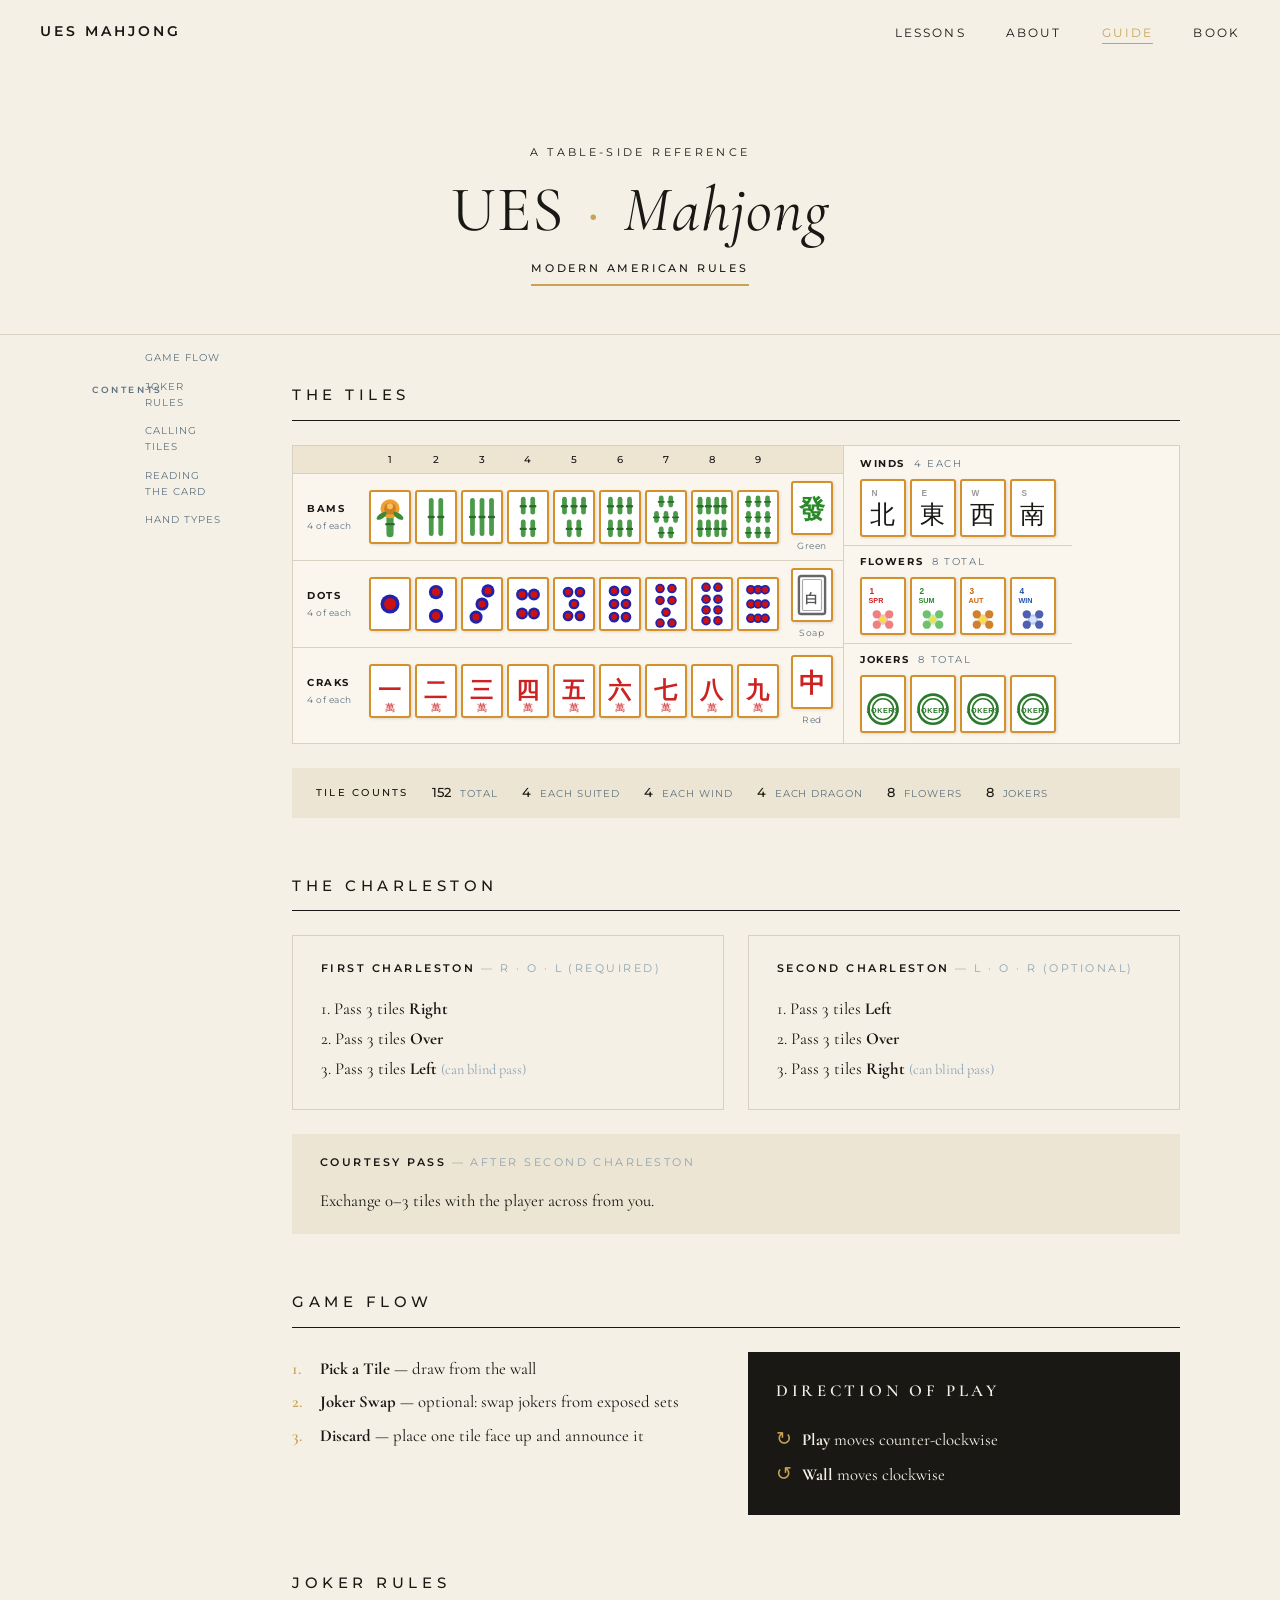
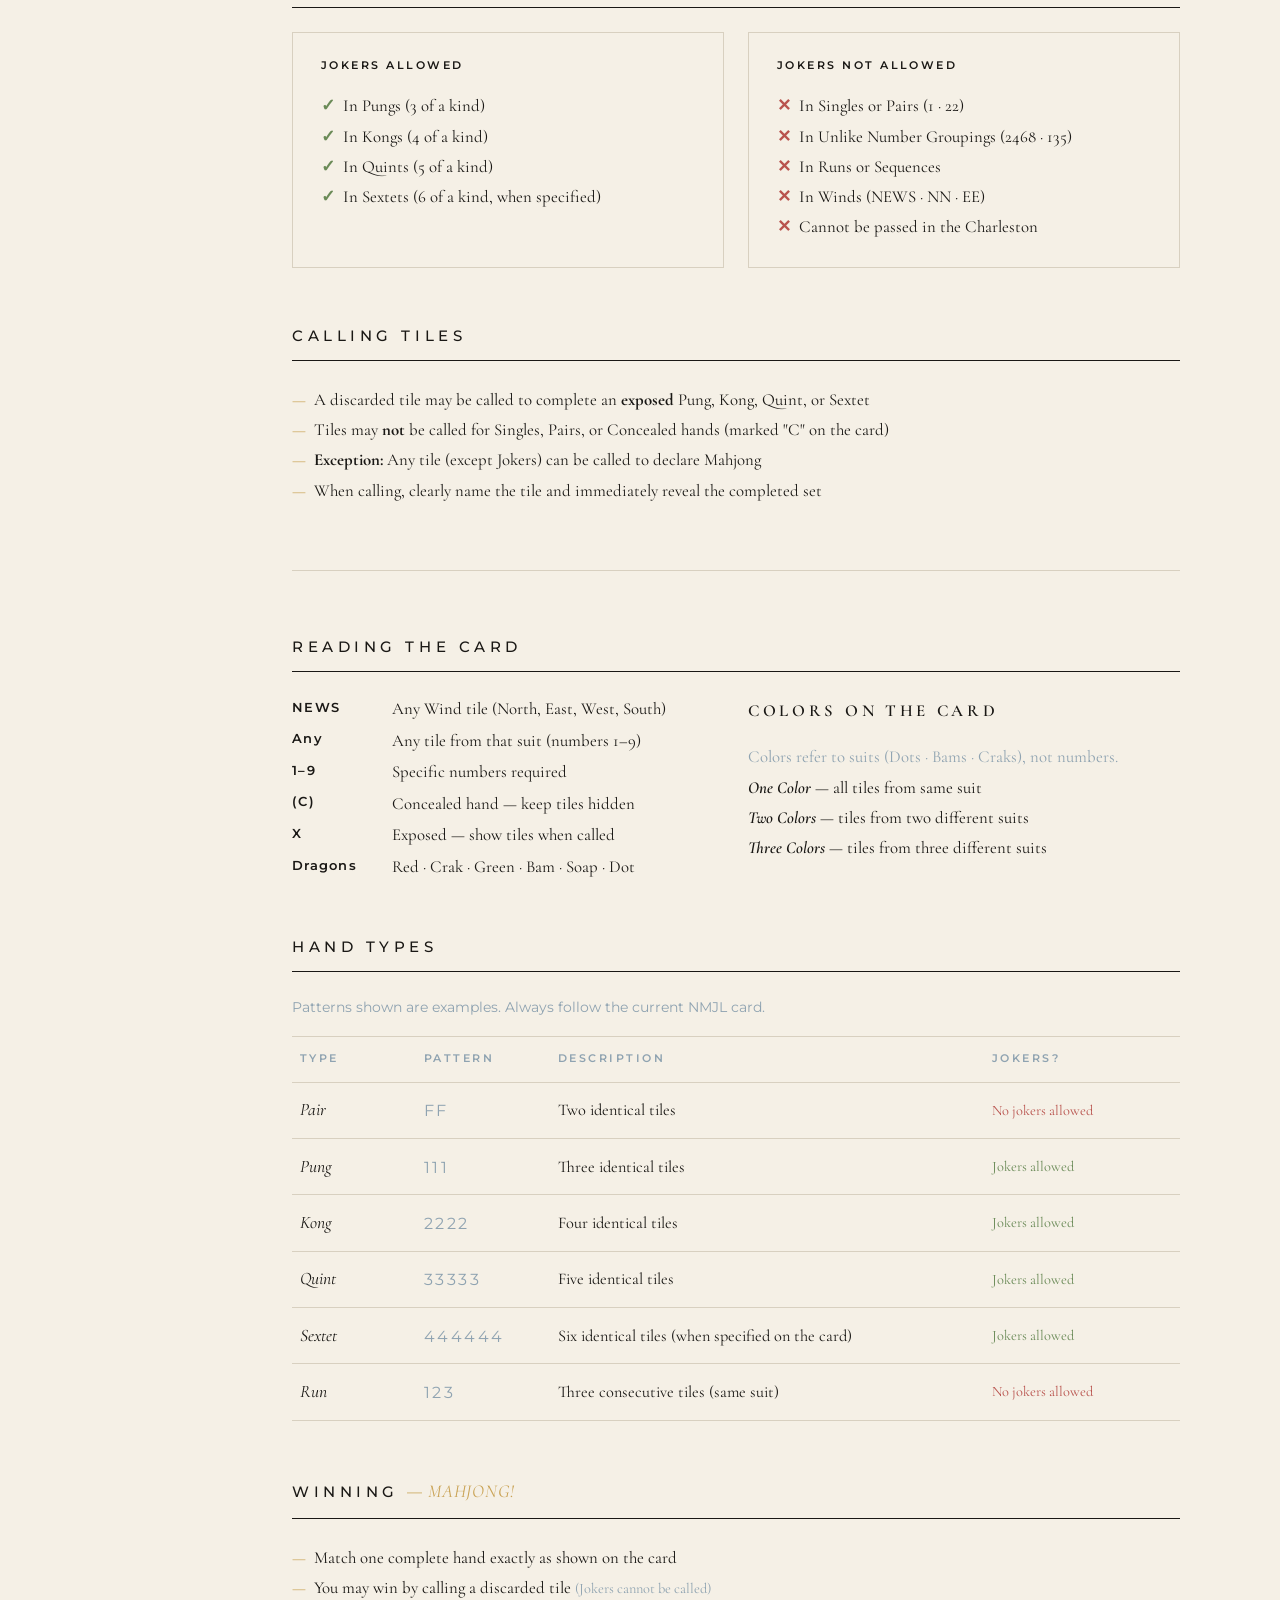
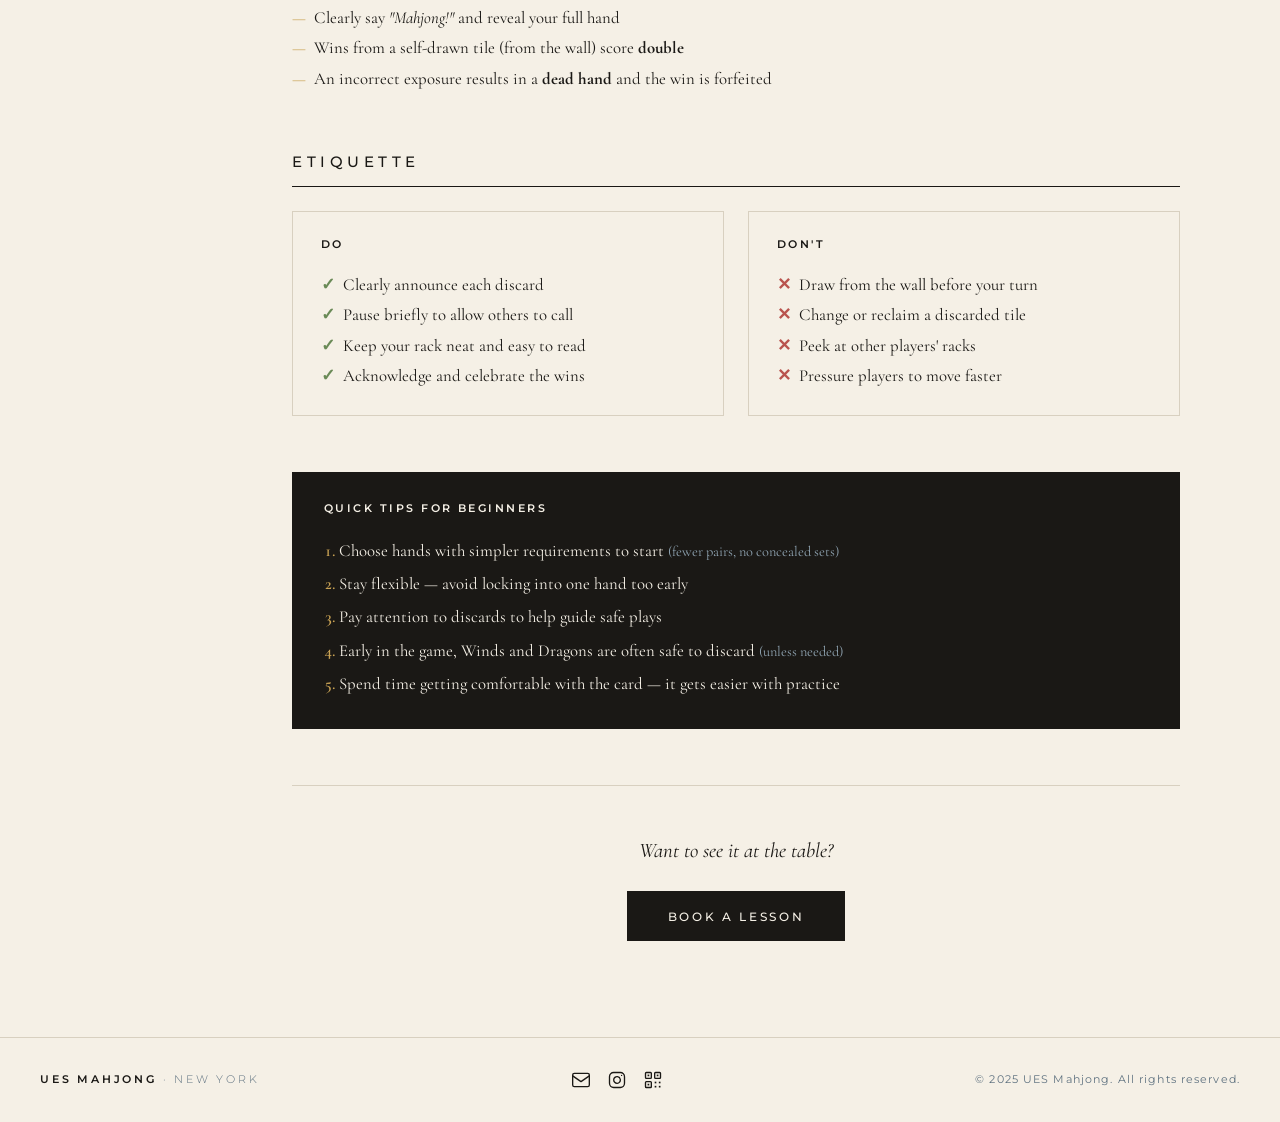
==== commit 6e537add: "Fix guide layout overlap, joker typo, and joker count - Add gap and min-width:0 to guide-layout grid" ====
--- a/guide.html
+++ b/guide.html
@@ -219,12 +219,12 @@
             <div class="tv-special-divider"></div>
 
             <div class="tv-special-group">
-              <div class="tv-special-label">JOKERS <span>4 total</span></div>
+              <div class="tv-special-label">JOKERS <span>8 total</span></div>
               <div class="tv-special-row">
-                <div class="mjt mjt-joker"><svg viewBox="0 0 38 52" xmlns="http://www.w3.org/2000/svg"><circle cx="19" cy="31" r="14" fill="none" stroke="#2a7a2a" stroke-width="2.5"/><circle cx="19" cy="31" r="10" fill="none" stroke="#2a7a2a" stroke-width="1.5"/><text x="19" y="35" text-anchor="middle" font-size="7" fill="#2a7a2a" font-family="sans-serif" font-weight="700" letter-spacing="0.5">JOEKRS</text></svg></div>
-                <div class="mjt mjt-joker"><svg viewBox="0 0 38 52" xmlns="http://www.w3.org/2000/svg"><circle cx="19" cy="31" r="14" fill="none" stroke="#2a7a2a" stroke-width="2.5"/><circle cx="19" cy="31" r="10" fill="none" stroke="#2a7a2a" stroke-width="1.5"/><text x="19" y="35" text-anchor="middle" font-size="7" fill="#2a7a2a" font-family="sans-serif" font-weight="700" letter-spacing="0.5">JOEKRS</text></svg></div>
-                <div class="mjt mjt-joker"><svg viewBox="0 0 38 52" xmlns="http://www.w3.org/2000/svg"><circle cx="19" cy="31" r="14" fill="none" stroke="#2a7a2a" stroke-width="2.5"/><circle cx="19" cy="31" r="10" fill="none" stroke="#2a7a2a" stroke-width="1.5"/><text x="19" y="35" text-anchor="middle" font-size="7" fill="#2a7a2a" font-family="sans-serif" font-weight="700" letter-spacing="0.5">JOEKRS</text></svg></div>
-                <div class="mjt mjt-joker"><svg viewBox="0 0 38 52" xmlns="http://www.w3.org/2000/svg"><circle cx="19" cy="31" r="14" fill="none" stroke="#2a7a2a" stroke-width="2.5"/><circle cx="19" cy="31" r="10" fill="none" stroke="#2a7a2a" stroke-width="1.5"/><text x="19" y="35" text-anchor="middle" font-size="7" fill="#2a7a2a" font-family="sans-serif" font-weight="700" letter-spacing="0.5">JOEKRS</text></svg></div>
+                <div class="mjt mjt-joker"><svg viewBox="0 0 38 52" xmlns="http://www.w3.org/2000/svg"><circle cx="19" cy="31" r="14" fill="none" stroke="#2a7a2a" stroke-width="2.5"/><circle cx="19" cy="31" r="10" fill="none" stroke="#2a7a2a" stroke-width="1.5"/><text x="19" y="35" text-anchor="middle" font-size="7" fill="#2a7a2a" font-family="sans-serif" font-weight="700" letter-spacing="0.5">JOKERS</text></svg></div>
+                <div class="mjt mjt-joker"><svg viewBox="0 0 38 52" xmlns="http://www.w3.org/2000/svg"><circle cx="19" cy="31" r="14" fill="none" stroke="#2a7a2a" stroke-width="2.5"/><circle cx="19" cy="31" r="10" fill="none" stroke="#2a7a2a" stroke-width="1.5"/><text x="19" y="35" text-anchor="middle" font-size="7" fill="#2a7a2a" font-family="sans-serif" font-weight="700" letter-spacing="0.5">JOKERS</text></svg></div>
+                <div class="mjt mjt-joker"><svg viewBox="0 0 38 52" xmlns="http://www.w3.org/2000/svg"><circle cx="19" cy="31" r="14" fill="none" stroke="#2a7a2a" stroke-width="2.5"/><circle cx="19" cy="31" r="10" fill="none" stroke="#2a7a2a" stroke-width="1.5"/><text x="19" y="35" text-anchor="middle" font-size="7" fill="#2a7a2a" font-family="sans-serif" font-weight="700" letter-spacing="0.5">JOKERS</text></svg></div>
+                <div class="mjt mjt-joker"><svg viewBox="0 0 38 52" xmlns="http://www.w3.org/2000/svg"><circle cx="19" cy="31" r="14" fill="none" stroke="#2a7a2a" stroke-width="2.5"/><circle cx="19" cy="31" r="10" fill="none" stroke="#2a7a2a" stroke-width="1.5"/><text x="19" y="35" text-anchor="middle" font-size="7" fill="#2a7a2a" font-family="sans-serif" font-weight="700" letter-spacing="0.5">JOKERS</text></svg></div>
               </div>
             </div>
 
--- a/style.css
+++ b/style.css
@@ -329,6 +329,7 @@
   margin-bottom: 2.5rem;
 }
 
+
 .btn-book {
   display: inline-block;
   font-family: var(--font-sans);
@@ -557,6 +558,8 @@
   .pricing-grid {
     grid-template-columns: 1fr;
   }
+
+
 }
 
 /* ── BOOKING FORM ── */
@@ -1885,6 +1888,7 @@
   margin: 0 auto;
   display: grid;
   grid-template-columns: 160px 1fr;
+  gap: 0 2rem;
   align-items: start;
 }
 
@@ -1941,6 +1945,8 @@
 
 .guide-layout .guide {
   max-width: none;
+  margin: 0;
+  min-width: 0;
 }
 
 @media (max-width: 860px) {
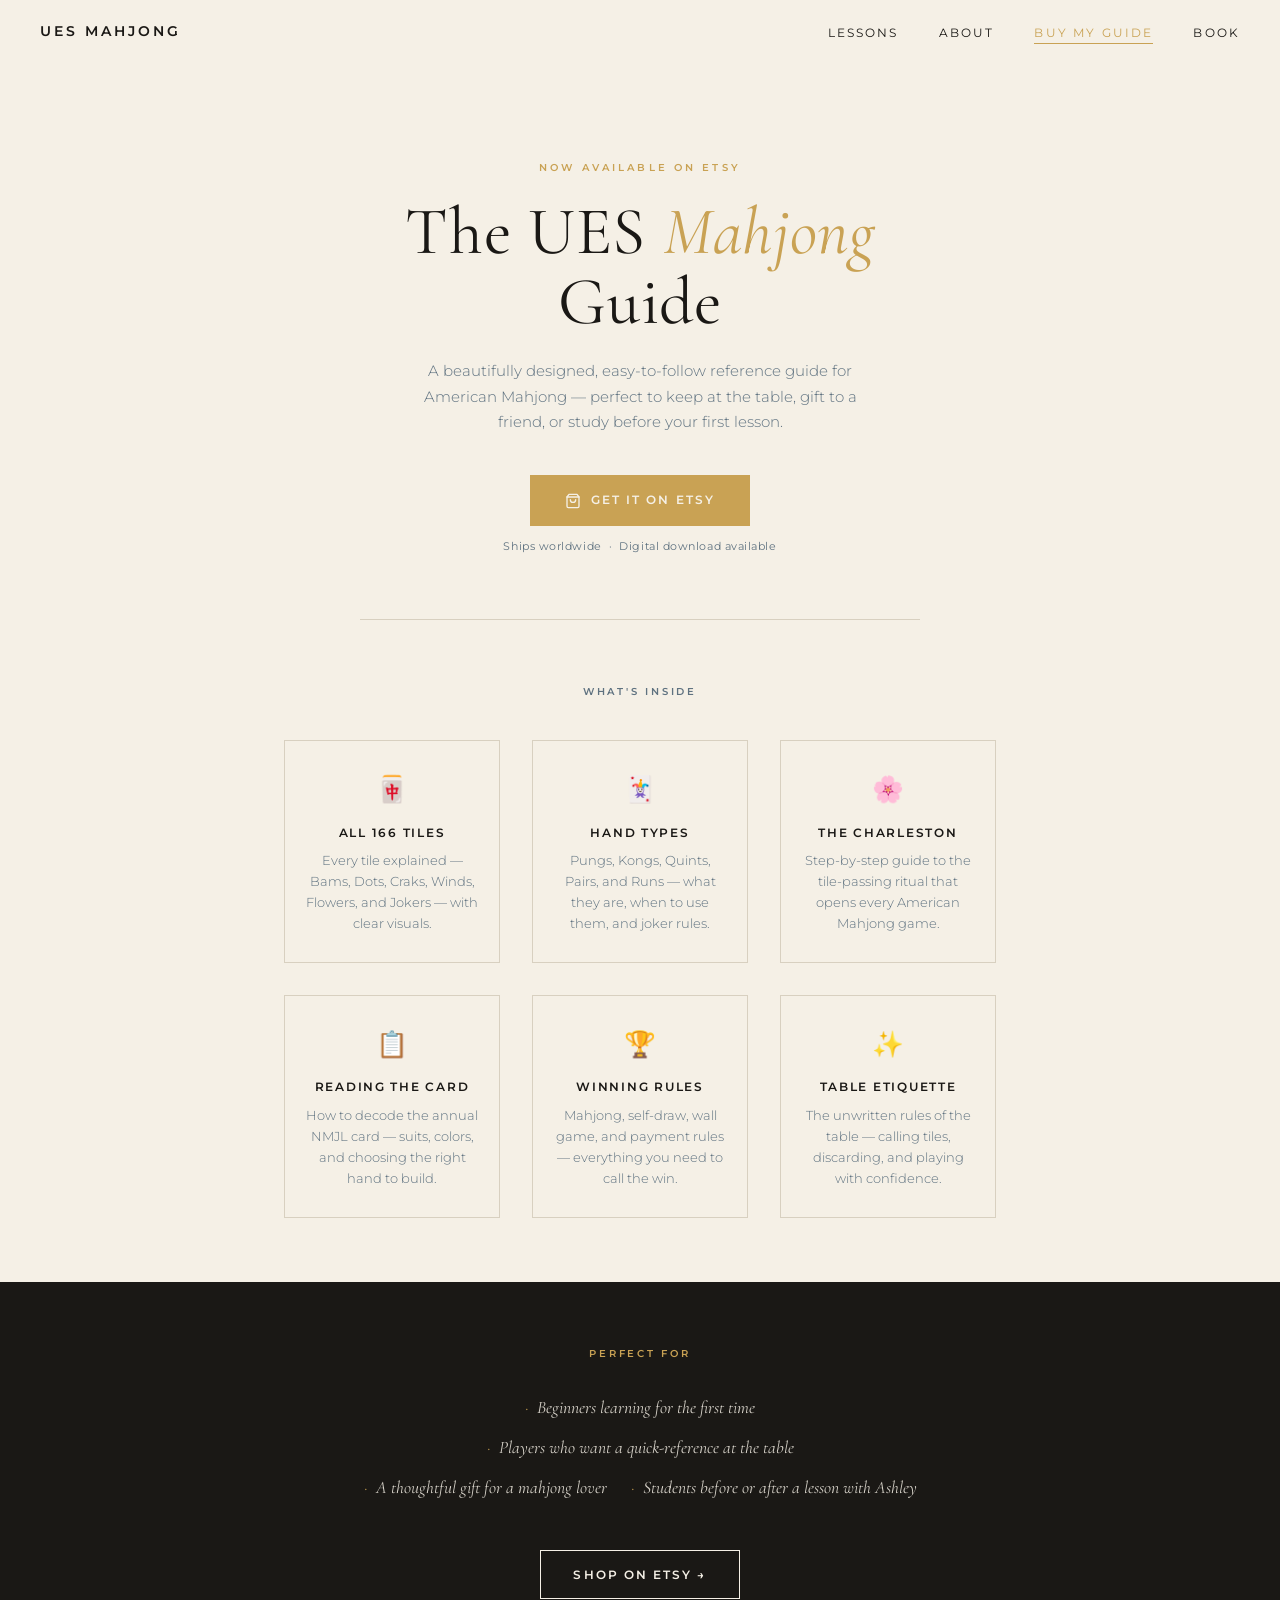
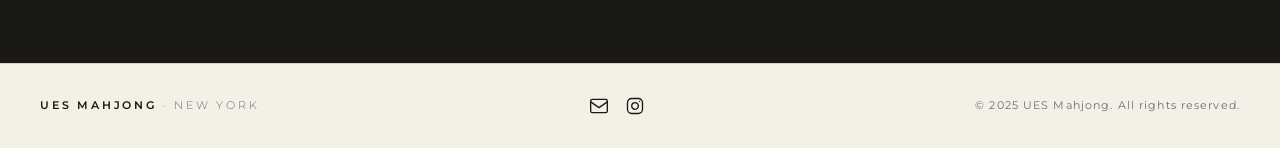
==== commit 832aa1d3: "Replace guide page with Etsy buy page; update nav label Rewrites guide.html as a friendly product la" ====
--- a/guide.html
+++ b/guide.html
@@ -5,8 +5,8 @@
   <meta name="viewport" content="width=device-width, initial-scale=1.0" />
   <meta name="theme-color" content="#f5f0e6" />
   <meta name="color-scheme" content="light" />
-  <title>American Mahjong Guide · UES Mahjong</title>
-  <meta name="description" content="A table-side reference for American Mahjong — tiles, the Charleston, hand types, winning, and etiquette." />
+  <title>Buy the Guide · UES Mahjong</title>
+  <meta name="description" content="The UES Mahjong table-side guide — everything you need to play American Mahjong confidently. Available now on Etsy." />
   <link rel="canonical" href="https://uesmahjong.com/guide.html" />
   <link rel="icon" type="image/svg+xml" href="favicon.svg" />
   <link rel="apple-touch-icon" href="favicon.svg" />
@@ -15,10 +15,10 @@
   <link rel="preconnect" href="https://fonts.gstatic.com" crossorigin />
   <link rel="stylesheet" href="https://fonts.googleapis.com/css2?family=Cormorant+Garamond:ital,wght@0,400;0,600;1,400;1,600&family=Montserrat:wght@300;400;500;600&display=swap" />
 
-  <meta property="og:type" content="article" />
+  <meta property="og:type" content="website" />
   <meta property="og:url" content="https://uesmahjong.com/guide.html" />
-  <meta property="og:title" content="American Mahjong Guide · UES Mahjong" />
-  <meta property="og:description" content="A table-side reference for American Mahjong — tiles, the Charleston, hand types, winning, and etiquette." />
+  <meta property="og:title" content="Buy the Guide · UES Mahjong" />
+  <meta property="og:description" content="The UES Mahjong table-side guide — everything you need to play American Mahjong confidently." />
   <meta property="og:image" content="https://uesmahjong.com/og-image.png" />
   <meta property="og:image:width" content="1200" />
   <meta property="og:image:height" content="630" />
@@ -26,11 +26,223 @@
   <meta property="og:site_name" content="UES Mahjong" />
 
   <meta name="twitter:card" content="summary_large_image" />
-  <meta name="twitter:title" content="American Mahjong Guide · UES Mahjong" />
-  <meta name="twitter:description" content="A table-side reference for American Mahjong — tiles, the Charleston, hand types, winning, and etiquette." />
+  <meta name="twitter:title" content="Buy the Guide · UES Mahjong" />
+  <meta name="twitter:description" content="The UES Mahjong table-side guide — everything you need to play American Mahjong confidently." />
   <meta name="twitter:image" content="https://uesmahjong.com/og-image.png" />
 
   <link rel="stylesheet" href="style.css" />
+
+  <style>
+    /* ── BUY GUIDE PAGE ── */
+    .buy-hero {
+      text-align: center;
+      padding: 6rem 1.5rem 4rem;
+      max-width: 680px;
+      margin: 0 auto;
+    }
+
+    .buy-eyebrow {
+      font-family: var(--font-sans);
+      font-size: 0.65rem;
+      font-weight: 600;
+      letter-spacing: 0.3em;
+      text-transform: uppercase;
+      color: var(--gold);
+      margin-bottom: 1.25rem;
+    }
+
+    .buy-title {
+      font-family: var(--font-display);
+      font-weight: 400;
+      font-size: clamp(2.6rem, 7vw, 4.2rem);
+      line-height: 1.05;
+      letter-spacing: 0.01em;
+      color: var(--near-black);
+      margin-bottom: 1.25rem;
+    }
+
+    .buy-title em { font-style: italic; color: var(--gold); }
+
+    .buy-subhead {
+      font-family: var(--font-sans);
+      font-size: 0.95rem;
+      font-weight: 300;
+      line-height: 1.7;
+      color: var(--slate);
+      max-width: 480px;
+      margin: 0 auto 2.5rem;
+    }
+
+    .buy-cta-wrap {
+      display: flex;
+      flex-direction: column;
+      align-items: center;
+      gap: 0.75rem;
+    }
+
+    .btn-etsy {
+      display: inline-flex;
+      align-items: center;
+      gap: 0.6rem;
+      background: var(--gold);
+      color: var(--cream);
+      font-family: var(--font-sans);
+      font-size: 0.72rem;
+      font-weight: 600;
+      letter-spacing: 0.18em;
+      text-transform: uppercase;
+      text-decoration: none;
+      padding: 1rem 2.2rem;
+      border: none;
+      cursor: pointer;
+      transition: transform 0.2s var(--ease), box-shadow 0.2s var(--ease), background 0.2s var(--ease);
+    }
+
+    .btn-etsy:hover {
+      transform: scale(1.02);
+      box-shadow: 0 6px 20px rgba(180,145,80,0.28);
+      background: #c9a84c;
+    }
+
+    .buy-note {
+      font-family: var(--font-sans);
+      font-size: 0.68rem;
+      color: var(--slate);
+      letter-spacing: 0.05em;
+    }
+
+    .buy-divider {
+      border: 0;
+      border-top: 1px solid var(--border);
+      max-width: 560px;
+      margin: 0 auto;
+    }
+
+    /* What's inside */
+    .buy-features {
+      max-width: 760px;
+      margin: 4rem auto;
+      padding: 0 1.5rem;
+    }
+
+    .buy-features-label {
+      font-family: var(--font-sans);
+      font-size: 0.62rem;
+      font-weight: 600;
+      letter-spacing: 0.28em;
+      text-transform: uppercase;
+      color: var(--slate);
+      text-align: center;
+      margin-bottom: 2.5rem;
+    }
+
+    .buy-features-grid {
+      display: grid;
+      grid-template-columns: repeat(3, 1fr);
+      gap: 2rem;
+    }
+
+    .buy-feature {
+      text-align: center;
+      padding: 1.75rem 1.25rem;
+      border: 1px solid var(--border);
+      background: var(--cream);
+    }
+
+    .buy-feature-icon {
+      font-size: 1.6rem;
+      margin-bottom: 0.85rem;
+      display: block;
+    }
+
+    .buy-feature-title {
+      font-family: var(--font-sans);
+      font-size: 0.72rem;
+      font-weight: 600;
+      letter-spacing: 0.15em;
+      text-transform: uppercase;
+      color: var(--near-black);
+      margin-bottom: 0.5rem;
+    }
+
+    .buy-feature-desc {
+      font-family: var(--font-sans);
+      font-size: 0.82rem;
+      font-weight: 300;
+      color: var(--slate);
+      line-height: 1.6;
+    }
+
+    /* Perfect for */
+    .buy-for {
+      background: var(--near-black);
+      color: var(--cream);
+      text-align: center;
+      padding: 4rem 1.5rem;
+    }
+
+    .buy-for-label {
+      font-family: var(--font-sans);
+      font-size: 0.62rem;
+      font-weight: 600;
+      letter-spacing: 0.28em;
+      text-transform: uppercase;
+      color: var(--gold);
+      margin-bottom: 2rem;
+    }
+
+    .buy-for-list {
+      list-style: none;
+      display: flex;
+      flex-wrap: wrap;
+      justify-content: center;
+      gap: 0.75rem 1.5rem;
+      max-width: 560px;
+      margin: 0 auto 3rem;
+    }
+
+    .buy-for-list li {
+      font-family: var(--font-display);
+      font-size: 1.1rem;
+      font-style: italic;
+      font-weight: 400;
+      color: var(--cream);
+      opacity: 0.85;
+    }
+
+    .buy-for-list li::before {
+      content: "·";
+      color: var(--gold);
+      margin-right: 0.5rem;
+    }
+
+    .btn-etsy-light {
+      display: inline-flex;
+      align-items: center;
+      gap: 0.6rem;
+      background: transparent;
+      color: var(--cream);
+      font-family: var(--font-sans);
+      font-size: 0.72rem;
+      font-weight: 600;
+      letter-spacing: 0.18em;
+      text-transform: uppercase;
+      text-decoration: none;
+      padding: 0.9rem 2rem;
+      border: 1px solid var(--cream);
+      transition: background 0.2s var(--ease), color 0.2s var(--ease);
+    }
+
+    .btn-etsy-light:hover {
+      background: var(--cream);
+      color: var(--near-black);
+    }
+
+    @media (max-width: 640px) {
+      .buy-features-grid { grid-template-columns: 1fr; gap: 1rem; }
+      .buy-hero { padding: 4rem 1.25rem 3rem; }
+    }
+  </style>
 </head>
 <body>
 
@@ -40,7 +252,7 @@
     <ul class="nav-links">
       <li><a href="index.html#lessons">Lessons</a></li>
       <li><a href="index.html#about">About</a></li>
-      <li><a href="guide.html" class="active" aria-current="page">Guide</a></li>
+      <li><a href="guide.html" class="active" aria-current="page">Buy My Guide</a></li>
       <li><a href="index.html#book">Book</a></li>
     </ul>
     <button class="nav-toggle" type="button" aria-label="Open menu" aria-expanded="false" aria-controls="mobileMenu">
@@ -53,408 +265,87 @@
     <ul class="mobile-menu-links">
       <li><a href="index.html#lessons">Lessons</a></li>
       <li><a href="index.html#about">About</a></li>
-      <li><a href="guide.html" aria-current="page">Guide</a></li>
+      <li><a href="guide.html" aria-current="page">Buy My Guide</a></li>
       <li><a href="index.html#book">Book</a></li>
     </ul>
   </dialog>
 
-  <!-- Scroll progress bar -->
-  <div class="scroll-progress" id="scrollProgress" aria-hidden="true"></div>
-
-  <!-- GUIDE HEADER -->
-  <header class="guide-header">
-    <p class="guide-eyebrow" data-reveal>A Table-Side Reference</p>
-    <h1 class="guide-title" data-reveal>UES <span class="dot">&middot;</span> <em>Mahjong</em></h1>
-    <p class="guide-subhead" data-reveal>Modern American Rules</p>
-  </header>
-
-  <div class="guide-layout">
-  <aside class="guide-sidebar" aria-label="Guide navigation">
-    <p class="guide-nav-label">Contents</p>
-    <nav>
-      <ul class="guide-nav-list">
-        <li><a href="#tiles" class="guide-nav-link">The Tiles</a></li>
-        <li><a href="#charleston" class="guide-nav-link">The Charleston</a></li>
-        <li><a href="#game-flow" class="guide-nav-link">Game Flow</a></li>
-        <li><a href="#joker-rules" class="guide-nav-link">Joker Rules</a></li>
-        <li><a href="#calling-tiles" class="guide-nav-link">Calling Tiles</a></li>
-        <li><a href="#reading-card" class="guide-nav-link">Reading the Card</a></li>
-        <li><a href="#hand-types" class="guide-nav-link">Hand Types</a></li>
-        <li><a href="#winning" class="guide-nav-link">Winning</a></li>
-        <li><a href="#etiquette" class="guide-nav-link">Etiquette</a></li>
-        <li><a href="#quick-tips" class="guide-nav-link">Quick Tips</a></li>
-      </ul>
-    </nav>
-  </aside>
-
-  <div class="guide">
-
-    <!-- ── PART ONE ── -->
-
-    <!-- THE TILES -->
-    <section id="tiles" class="guide-section tiles-vis-section" data-reveal>
-      <h2 class="guide-h2">The Tiles</h2>
-
-      <div class="tile-vis-wrap">
-        <div class="tile-vis">
-
-          <!-- Suited tiles: BAMS · DOTS · CRAKS -->
-          <div class="tv-suited">
-
-            <!-- Column number headers -->
-            <div class="tv-colheads" aria-hidden="true">
-              <div class="tv-meta"></div>
-              <div class="tv-pips-row tv-pips-nums">
-                <span>1</span><span>2</span><span>3</span><span>4</span><span>5</span>
-                <span>6</span><span>7</span><span>8</span><span>9</span>
-              </div>
-              <div class="tv-dragon-head"></div>
-            </div>
-
-            <!-- BAMS row -->
-            <div class="tv-row">
-              <div class="tv-meta"><strong>BAMS</strong><span>4 of each</span></div>
-              <div class="tv-pips-row">
-                <!-- 1-BAM: bird/flower design -->
-                <div class="mjt mjt-bam"><svg viewBox="0 0 30 42" xmlns="http://www.w3.org/2000/svg"><rect x="12" y="18" width="6" height="20" rx="3" fill="#4a9a4a"/><rect x="11" y="26" width="8" height="2" rx="1" fill="#2a6a2a"/><circle cx="15" cy="14" r="8" fill="#f0a030"/><circle cx="15" cy="14" r="5" fill="#d08020"/><circle cx="15" cy="12" r="2.5" fill="#f5c060"/><ellipse cx="8" cy="20" rx="5" ry="2.2" fill="#3a8a3a" transform="rotate(-35,8,20)"/><ellipse cx="22" cy="20" rx="5" ry="2.2" fill="#3a8a3a" transform="rotate(35,22,20)"/></svg></div>
-                <!-- 2-BAM -->
-                <div class="mjt mjt-bam"><svg viewBox="0 0 30 42" xmlns="http://www.w3.org/2000/svg"><rect x="9" y="5" width="4" height="32" rx="2" fill="#4a9a4a"/><rect x="8" y="20" width="6" height="2" rx="1" fill="#2a6a2a"/><rect x="17" y="5" width="4" height="32" rx="2" fill="#4a9a4a"/><rect x="16" y="20" width="6" height="2" rx="1" fill="#2a6a2a"/></svg></div>
-                <!-- 3-BAM -->
-                <div class="mjt mjt-bam"><svg viewBox="0 0 30 42" xmlns="http://www.w3.org/2000/svg"><rect x="5" y="5" width="4" height="32" rx="2" fill="#4a9a4a"/><rect x="4" y="20" width="6" height="2" rx="1" fill="#2a6a2a"/><rect x="13" y="5" width="4" height="32" rx="2" fill="#4a9a4a"/><rect x="12" y="20" width="6" height="2" rx="1" fill="#2a6a2a"/><rect x="21" y="5" width="4" height="32" rx="2" fill="#4a9a4a"/><rect x="20" y="20" width="6" height="2" rx="1" fill="#2a6a2a"/></svg></div>
-                <!-- 4-BAM: 2×2 -->
-                <div class="mjt mjt-bam"><svg viewBox="0 0 30 42" xmlns="http://www.w3.org/2000/svg"><rect x="9" y="4" width="4" height="15" rx="2" fill="#4a9a4a"/><rect x="8" y="11" width="6" height="2" rx="1" fill="#2a6a2a"/><rect x="17" y="4" width="4" height="15" rx="2" fill="#4a9a4a"/><rect x="16" y="11" width="6" height="2" rx="1" fill="#2a6a2a"/><rect x="9" y="23" width="4" height="15" rx="2" fill="#4a9a4a"/><rect x="8" y="30" width="6" height="2" rx="1" fill="#2a6a2a"/><rect x="17" y="23" width="4" height="15" rx="2" fill="#4a9a4a"/><rect x="16" y="30" width="6" height="2" rx="1" fill="#2a6a2a"/></svg></div>
-                <!-- 5-BAM: 3+2 -->
-                <div class="mjt mjt-bam"><svg viewBox="0 0 30 42" xmlns="http://www.w3.org/2000/svg"><rect x="5" y="4" width="4" height="15" rx="2" fill="#4a9a4a"/><rect x="4" y="11" width="6" height="2" rx="1" fill="#2a6a2a"/><rect x="13" y="4" width="4" height="15" rx="2" fill="#4a9a4a"/><rect x="12" y="11" width="6" height="2" rx="1" fill="#2a6a2a"/><rect x="21" y="4" width="4" height="15" rx="2" fill="#4a9a4a"/><rect x="20" y="11" width="6" height="2" rx="1" fill="#2a6a2a"/><rect x="9" y="23" width="4" height="15" rx="2" fill="#4a9a4a"/><rect x="8" y="30" width="6" height="2" rx="1" fill="#2a6a2a"/><rect x="17" y="23" width="4" height="15" rx="2" fill="#4a9a4a"/><rect x="16" y="30" width="6" height="2" rx="1" fill="#2a6a2a"/></svg></div>
-                <!-- 6-BAM: 3+3 -->
-                <div class="mjt mjt-bam"><svg viewBox="0 0 30 42" xmlns="http://www.w3.org/2000/svg"><rect x="5" y="4" width="4" height="15" rx="2" fill="#4a9a4a"/><rect x="4" y="11" width="6" height="2" rx="1" fill="#2a6a2a"/><rect x="13" y="4" width="4" height="15" rx="2" fill="#4a9a4a"/><rect x="12" y="11" width="6" height="2" rx="1" fill="#2a6a2a"/><rect x="21" y="4" width="4" height="15" rx="2" fill="#4a9a4a"/><rect x="20" y="11" width="6" height="2" rx="1" fill="#2a6a2a"/><rect x="5" y="23" width="4" height="15" rx="2" fill="#4a9a4a"/><rect x="4" y="30" width="6" height="2" rx="1" fill="#2a6a2a"/><rect x="13" y="23" width="4" height="15" rx="2" fill="#4a9a4a"/><rect x="12" y="30" width="6" height="2" rx="1" fill="#2a6a2a"/><rect x="21" y="23" width="4" height="15" rx="2" fill="#4a9a4a"/><rect x="20" y="30" width="6" height="2" rx="1" fill="#2a6a2a"/></svg></div>
-                <!-- 7-BAM: 2+3+2 -->
-                <div class="mjt mjt-bam"><svg viewBox="0 0 30 42" xmlns="http://www.w3.org/2000/svg"><rect x="9" y="3" width="4" height="10" rx="2" fill="#4a9a4a"/><rect x="8" y="7.5" width="6" height="1.5" rx="0.75" fill="#2a6a2a"/><rect x="17" y="3" width="4" height="10" rx="2" fill="#4a9a4a"/><rect x="16" y="7.5" width="6" height="1.5" rx="0.75" fill="#2a6a2a"/><rect x="5" y="16" width="4" height="10" rx="2" fill="#4a9a4a"/><rect x="4" y="20.5" width="6" height="1.5" rx="0.75" fill="#2a6a2a"/><rect x="13" y="16" width="4" height="10" rx="2" fill="#4a9a4a"/><rect x="12" y="20.5" width="6" height="1.5" rx="0.75" fill="#2a6a2a"/><rect x="21" y="16" width="4" height="10" rx="2" fill="#4a9a4a"/><rect x="20" y="20.5" width="6" height="1.5" rx="0.75" fill="#2a6a2a"/><rect x="9" y="29" width="4" height="10" rx="2" fill="#4a9a4a"/><rect x="8" y="33.5" width="6" height="1.5" rx="0.75" fill="#2a6a2a"/><rect x="17" y="29" width="4" height="10" rx="2" fill="#4a9a4a"/><rect x="16" y="33.5" width="6" height="1.5" rx="0.75" fill="#2a6a2a"/></svg></div>
-                <!-- 8-BAM: 4+4 -->
-                <div class="mjt mjt-bam"><svg viewBox="0 0 30 42" xmlns="http://www.w3.org/2000/svg"><rect x="3" y="4" width="4" height="15" rx="2" fill="#4a9a4a"/><rect x="2" y="11" width="6" height="2" rx="1" fill="#2a6a2a"/><rect x="10" y="4" width="4" height="15" rx="2" fill="#4a9a4a"/><rect x="9" y="11" width="6" height="2" rx="1" fill="#2a6a2a"/><rect x="17" y="4" width="4" height="15" rx="2" fill="#4a9a4a"/><rect x="16" y="11" width="6" height="2" rx="1" fill="#2a6a2a"/><rect x="23" y="4" width="4" height="15" rx="2" fill="#4a9a4a"/><rect x="22" y="11" width="6" height="2" rx="1" fill="#2a6a2a"/><rect x="3" y="23" width="4" height="15" rx="2" fill="#4a9a4a"/><rect x="2" y="30" width="6" height="2" rx="1" fill="#2a6a2a"/><rect x="10" y="23" width="4" height="15" rx="2" fill="#4a9a4a"/><rect x="9" y="30" width="6" height="2" rx="1" fill="#2a6a2a"/><rect x="17" y="23" width="4" height="15" rx="2" fill="#4a9a4a"/><rect x="16" y="30" width="6" height="2" rx="1" fill="#2a6a2a"/><rect x="23" y="23" width="4" height="15" rx="2" fill="#4a9a4a"/><rect x="22" y="30" width="6" height="2" rx="1" fill="#2a6a2a"/></svg></div>
-                <!-- 9-BAM: 3×3 -->
-                <div class="mjt mjt-bam"><svg viewBox="0 0 30 42" xmlns="http://www.w3.org/2000/svg"><rect x="5" y="3" width="4" height="10" rx="2" fill="#4a9a4a"/><rect x="4" y="7.5" width="6" height="1.5" rx="0.75" fill="#2a6a2a"/><rect x="13" y="3" width="4" height="10" rx="2" fill="#4a9a4a"/><rect x="12" y="7.5" width="6" height="1.5" rx="0.75" fill="#2a6a2a"/><rect x="21" y="3" width="4" height="10" rx="2" fill="#4a9a4a"/><rect x="20" y="7.5" width="6" height="1.5" rx="0.75" fill="#2a6a2a"/><rect x="5" y="16" width="4" height="10" rx="2" fill="#4a9a4a"/><rect x="4" y="20.5" width="6" height="1.5" rx="0.75" fill="#2a6a2a"/><rect x="13" y="16" width="4" height="10" rx="2" fill="#4a9a4a"/><rect x="12" y="20.5" width="6" height="1.5" rx="0.75" fill="#2a6a2a"/><rect x="21" y="16" width="4" height="10" rx="2" fill="#4a9a4a"/><rect x="20" y="20.5" width="6" height="1.5" rx="0.75" fill="#2a6a2a"/><rect x="5" y="29" width="4" height="10" rx="2" fill="#4a9a4a"/><rect x="4" y="33.5" width="6" height="1.5" rx="0.75" fill="#2a6a2a"/><rect x="13" y="29" width="4" height="10" rx="2" fill="#4a9a4a"/><rect x="12" y="33.5" width="6" height="1.5" rx="0.75" fill="#2a6a2a"/><rect x="21" y="29" width="4" height="10" rx="2" fill="#4a9a4a"/><rect x="20" y="33.5" width="6" height="1.5" rx="0.75" fill="#2a6a2a"/></svg></div>
-              </div>
-              <div class="tv-dragon">
-                <div class="mjt mjt-dragon"><svg viewBox="0 0 30 42" xmlns="http://www.w3.org/2000/svg"><text x="15" y="29" text-anchor="middle" font-size="22" fill="#2a8a2a" font-family="serif" font-weight="bold">發</text></svg></div>
-                <span>Green</span>
-              </div>
-            </div>
-
-            <!-- DOTS row -->
-            <div class="tv-row">
-              <div class="tv-meta"><strong>DOTS</strong><span>4 of each</span></div>
-              <div class="tv-pips-row">
-                <!-- 1-DOT -->
-                <div class="mjt mjt-dot"><svg viewBox="0 0 30 42" xmlns="http://www.w3.org/2000/svg"><circle cx="15" cy="21" r="8" fill="#2222aa"/><circle cx="15" cy="21" r="5" fill="#cc1111"/></svg></div>
-                <!-- 2-DOT -->
-                <div class="mjt mjt-dot"><svg viewBox="0 0 30 42" xmlns="http://www.w3.org/2000/svg"><circle cx="15" cy="11" r="6" fill="#2222aa"/><circle cx="15" cy="11" r="3.5" fill="#cc1111"/><circle cx="15" cy="31" r="6" fill="#2222aa"/><circle cx="15" cy="31" r="3.5" fill="#cc1111"/></svg></div>
-                <!-- 3-DOT -->
-                <div class="mjt mjt-dot"><svg viewBox="0 0 30 42" xmlns="http://www.w3.org/2000/svg"><circle cx="20" cy="10" r="5.5" fill="#2222aa"/><circle cx="20" cy="10" r="3" fill="#cc1111"/><circle cx="15" cy="21" r="5.5" fill="#2222aa"/><circle cx="15" cy="21" r="3" fill="#cc1111"/><circle cx="10" cy="32" r="5.5" fill="#2222aa"/><circle cx="10" cy="32" r="3" fill="#cc1111"/></svg></div>
-                <!-- 4-DOT: 2×2 -->
-                <div class="mjt mjt-dot"><svg viewBox="0 0 30 42" xmlns="http://www.w3.org/2000/svg"><circle cx="10" cy="13" r="5" fill="#2222aa"/><circle cx="10" cy="13" r="3" fill="#cc1111"/><circle cx="20" cy="13" r="5" fill="#2222aa"/><circle cx="20" cy="13" r="3" fill="#cc1111"/><circle cx="10" cy="29" r="5" fill="#2222aa"/><circle cx="10" cy="29" r="3" fill="#cc1111"/><circle cx="20" cy="29" r="5" fill="#2222aa"/><circle cx="20" cy="29" r="3" fill="#cc1111"/></svg></div>
-                <!-- 5-DOT: 4 corners + center -->
-                <div class="mjt mjt-dot"><svg viewBox="0 0 30 42" xmlns="http://www.w3.org/2000/svg"><circle cx="10" cy="11" r="4.5" fill="#2222aa"/><circle cx="10" cy="11" r="2.5" fill="#cc1111"/><circle cx="20" cy="11" r="4.5" fill="#2222aa"/><circle cx="20" cy="11" r="2.5" fill="#cc1111"/><circle cx="15" cy="21" r="4.5" fill="#2222aa"/><circle cx="15" cy="21" r="2.5" fill="#cc1111"/><circle cx="10" cy="31" r="4.5" fill="#2222aa"/><circle cx="10" cy="31" r="2.5" fill="#cc1111"/><circle cx="20" cy="31" r="4.5" fill="#2222aa"/><circle cx="20" cy="31" r="2.5" fill="#cc1111"/></svg></div>
-                <!-- 6-DOT: 2×3 -->
-                <div class="mjt mjt-dot"><svg viewBox="0 0 30 42" xmlns="http://www.w3.org/2000/svg"><circle cx="10" cy="10" r="4.5" fill="#2222aa"/><circle cx="10" cy="10" r="2.5" fill="#cc1111"/><circle cx="20" cy="10" r="4.5" fill="#2222aa"/><circle cx="20" cy="10" r="2.5" fill="#cc1111"/><circle cx="10" cy="21" r="4.5" fill="#2222aa"/><circle cx="10" cy="21" r="2.5" fill="#cc1111"/><circle cx="20" cy="21" r="4.5" fill="#2222aa"/><circle cx="20" cy="21" r="2.5" fill="#cc1111"/><circle cx="10" cy="32" r="4.5" fill="#2222aa"/><circle cx="10" cy="32" r="2.5" fill="#cc1111"/><circle cx="20" cy="32" r="4.5" fill="#2222aa"/><circle cx="20" cy="32" r="2.5" fill="#cc1111"/></svg></div>
-                <!-- 7-DOT -->
-                <div class="mjt mjt-dot"><svg viewBox="0 0 30 42" xmlns="http://www.w3.org/2000/svg"><circle cx="10" cy="8" r="4" fill="#2222aa"/><circle cx="10" cy="8" r="2.5" fill="#cc1111"/><circle cx="20" cy="8" r="4" fill="#2222aa"/><circle cx="20" cy="8" r="2.5" fill="#cc1111"/><circle cx="10" cy="18" r="4" fill="#2222aa"/><circle cx="10" cy="18" r="2.5" fill="#cc1111"/><circle cx="20" cy="18" r="4" fill="#2222aa"/><circle cx="20" cy="18" r="2.5" fill="#cc1111"/><circle cx="15" cy="28" r="4" fill="#2222aa"/><circle cx="15" cy="28" r="2.5" fill="#cc1111"/><circle cx="10" cy="37" r="4" fill="#2222aa"/><circle cx="10" cy="37" r="2.5" fill="#cc1111"/><circle cx="20" cy="37" r="4" fill="#2222aa"/><circle cx="20" cy="37" r="2.5" fill="#cc1111"/></svg></div>
-                <!-- 8-DOT: 2×4 -->
-                <div class="mjt mjt-dot"><svg viewBox="0 0 30 42" xmlns="http://www.w3.org/2000/svg"><circle cx="10" cy="7" r="4" fill="#2222aa"/><circle cx="10" cy="7" r="2.5" fill="#cc1111"/><circle cx="20" cy="7" r="4" fill="#2222aa"/><circle cx="20" cy="7" r="2.5" fill="#cc1111"/><circle cx="10" cy="17" r="4" fill="#2222aa"/><circle cx="10" cy="17" r="2.5" fill="#cc1111"/><circle cx="20" cy="17" r="4" fill="#2222aa"/><circle cx="20" cy="17" r="2.5" fill="#cc1111"/><circle cx="10" cy="26" r="4" fill="#2222aa"/><circle cx="10" cy="26" r="2.5" fill="#cc1111"/><circle cx="20" cy="26" r="4" fill="#2222aa"/><circle cx="20" cy="26" r="2.5" fill="#cc1111"/><circle cx="10" cy="35" r="4" fill="#2222aa"/><circle cx="10" cy="35" r="2.5" fill="#cc1111"/><circle cx="20" cy="35" r="4" fill="#2222aa"/><circle cx="20" cy="35" r="2.5" fill="#cc1111"/></svg></div>
-                <!-- 9-DOT: 3×3 -->
-                <div class="mjt mjt-dot"><svg viewBox="0 0 30 42" xmlns="http://www.w3.org/2000/svg"><circle cx="9" cy="9" r="4" fill="#2222aa"/><circle cx="9" cy="9" r="2.5" fill="#cc1111"/><circle cx="15" cy="9" r="4" fill="#2222aa"/><circle cx="15" cy="9" r="2.5" fill="#cc1111"/><circle cx="21" cy="9" r="4" fill="#2222aa"/><circle cx="21" cy="9" r="2.5" fill="#cc1111"/><circle cx="9" cy="21" r="4" fill="#2222aa"/><circle cx="9" cy="21" r="2.5" fill="#cc1111"/><circle cx="15" cy="21" r="4" fill="#2222aa"/><circle cx="15" cy="21" r="2.5" fill="#cc1111"/><circle cx="21" cy="21" r="4" fill="#2222aa"/><circle cx="21" cy="21" r="2.5" fill="#cc1111"/><circle cx="9" cy="33" r="4" fill="#2222aa"/><circle cx="9" cy="33" r="2.5" fill="#cc1111"/><circle cx="15" cy="33" r="4" fill="#2222aa"/><circle cx="15" cy="33" r="2.5" fill="#cc1111"/><circle cx="21" cy="33" r="4" fill="#2222aa"/><circle cx="21" cy="33" r="2.5" fill="#cc1111"/></svg></div>
-              </div>
-              <div class="tv-dragon">
-                <div class="mjt mjt-dragon"><svg viewBox="0 0 30 42" xmlns="http://www.w3.org/2000/svg"><rect x="4" y="5" width="22" height="32" rx="2" fill="none" stroke="#666" stroke-width="2"/><rect x="7" y="8" width="16" height="26" rx="1" fill="none" stroke="#aaa" stroke-width="1"/><text x="15" y="28" text-anchor="middle" font-size="11" fill="#555" font-family="serif" font-weight="600">白</text></svg></div>
-                <span>Soap</span>
-              </div>
-            </div>
-
-            <!-- CRAKS row -->
-            <div class="tv-row">
-              <div class="tv-meta"><strong>CRAKS</strong><span>4 of each</span></div>
-              <div class="tv-pips-row">
-                <div class="mjt mjt-crak"><svg viewBox="0 0 30 42" xmlns="http://www.w3.org/2000/svg"><text x="15" y="27" text-anchor="middle" font-size="19" fill="#cc2222" font-family="serif" font-weight="600">一</text><text x="15" y="38" text-anchor="middle" font-size="8" fill="#cc2222" font-family="serif">萬</text></svg></div>
-                <div class="mjt mjt-crak"><svg viewBox="0 0 30 42" xmlns="http://www.w3.org/2000/svg"><text x="15" y="27" text-anchor="middle" font-size="19" fill="#cc2222" font-family="serif" font-weight="600">二</text><text x="15" y="38" text-anchor="middle" font-size="8" fill="#cc2222" font-family="serif">萬</text></svg></div>
-                <div class="mjt mjt-crak"><svg viewBox="0 0 30 42" xmlns="http://www.w3.org/2000/svg"><text x="15" y="27" text-anchor="middle" font-size="19" fill="#cc2222" font-family="serif" font-weight="600">三</text><text x="15" y="38" text-anchor="middle" font-size="8" fill="#cc2222" font-family="serif">萬</text></svg></div>
-                <div class="mjt mjt-crak"><svg viewBox="0 0 30 42" xmlns="http://www.w3.org/2000/svg"><text x="15" y="27" text-anchor="middle" font-size="19" fill="#cc2222" font-family="serif" font-weight="600">四</text><text x="15" y="38" text-anchor="middle" font-size="8" fill="#cc2222" font-family="serif">萬</text></svg></div>
-                <div class="mjt mjt-crak"><svg viewBox="0 0 30 42" xmlns="http://www.w3.org/2000/svg"><text x="15" y="27" text-anchor="middle" font-size="19" fill="#cc2222" font-family="serif" font-weight="600">五</text><text x="15" y="38" text-anchor="middle" font-size="8" fill="#cc2222" font-family="serif">萬</text></svg></div>
-                <div class="mjt mjt-crak"><svg viewBox="0 0 30 42" xmlns="http://www.w3.org/2000/svg"><text x="15" y="27" text-anchor="middle" font-size="19" fill="#cc2222" font-family="serif" font-weight="600">六</text><text x="15" y="38" text-anchor="middle" font-size="8" fill="#cc2222" font-family="serif">萬</text></svg></div>
-                <div class="mjt mjt-crak"><svg viewBox="0 0 30 42" xmlns="http://www.w3.org/2000/svg"><text x="15" y="27" text-anchor="middle" font-size="19" fill="#cc2222" font-family="serif" font-weight="600">七</text><text x="15" y="38" text-anchor="middle" font-size="8" fill="#cc2222" font-family="serif">萬</text></svg></div>
-                <div class="mjt mjt-crak"><svg viewBox="0 0 30 42" xmlns="http://www.w3.org/2000/svg"><text x="15" y="27" text-anchor="middle" font-size="19" fill="#cc2222" font-family="serif" font-weight="600">八</text><text x="15" y="38" text-anchor="middle" font-size="8" fill="#cc2222" font-family="serif">萬</text></svg></div>
-                <div class="mjt mjt-crak"><svg viewBox="0 0 30 42" xmlns="http://www.w3.org/2000/svg"><text x="15" y="27" text-anchor="middle" font-size="19" fill="#cc2222" font-family="serif" font-weight="600">九</text><text x="15" y="38" text-anchor="middle" font-size="8" fill="#cc2222" font-family="serif">萬</text></svg></div>
-              </div>
-              <div class="tv-dragon">
-                <div class="mjt mjt-dragon"><svg viewBox="0 0 30 42" xmlns="http://www.w3.org/2000/svg"><text x="15" y="29" text-anchor="middle" font-size="22" fill="#cc2222" font-family="serif" font-weight="bold">中</text></svg></div>
-                <span>Red</span>
-              </div>
-            </div>
-
-          </div><!-- /tv-suited -->
-
-          <!-- Special tiles: WINDS · FLOWERS · JOKERS -->
-          <div class="tv-special">
-
-            <div class="tv-special-group">
-              <div class="tv-special-label">WINDS <span>4 each</span></div>
-              <div class="tv-special-row">
-                <div class="mjt mjt-wind"><svg viewBox="0 0 38 52" xmlns="http://www.w3.org/2000/svg"><text x="8" y="14" font-size="8" fill="#999" font-family="sans-serif" font-weight="600">N</text><text x="19" y="40" text-anchor="middle" font-size="24" fill="#1a1815" font-family="serif">北</text></svg></div>
-                <div class="mjt mjt-wind"><svg viewBox="0 0 38 52" xmlns="http://www.w3.org/2000/svg"><text x="8" y="14" font-size="8" fill="#999" font-family="sans-serif" font-weight="600">E</text><text x="19" y="40" text-anchor="middle" font-size="24" fill="#1a1815" font-family="serif">東</text></svg></div>
-                <div class="mjt mjt-wind"><svg viewBox="0 0 38 52" xmlns="http://www.w3.org/2000/svg"><text x="8" y="14" font-size="8" fill="#999" font-family="sans-serif" font-weight="600">W</text><text x="19" y="40" text-anchor="middle" font-size="24" fill="#1a1815" font-family="serif">西</text></svg></div>
-                <div class="mjt mjt-wind"><svg viewBox="0 0 38 52" xmlns="http://www.w3.org/2000/svg"><text x="8" y="14" font-size="8" fill="#999" font-family="sans-serif" font-weight="600">S</text><text x="19" y="40" text-anchor="middle" font-size="24" fill="#1a1815" font-family="serif">南</text></svg></div>
-              </div>
-            </div>
-
-            <div class="tv-special-divider"></div>
-
-            <div class="tv-special-group">
-              <div class="tv-special-label">FLOWERS <span>8 total</span></div>
-              <div class="tv-special-row">
-                <div class="mjt mjt-flower"><svg viewBox="0 0 38 52" xmlns="http://www.w3.org/2000/svg"><text x="6" y="14" font-size="8" fill="#cc2222" font-family="sans-serif" font-weight="700">1</text><text x="5" y="23" font-size="7" fill="#cc2222" font-family="sans-serif" font-weight="600">SPR</text><circle cx="19" cy="39" r="5" fill="#f5c0c0"/><circle cx="13" cy="34" r="4" fill="#f08080"/><circle cx="25" cy="34" r="4" fill="#f08080"/><circle cx="13" cy="44" r="4" fill="#f08080"/><circle cx="25" cy="44" r="4" fill="#f08080"/><circle cx="19" cy="39" r="3" fill="#f5e040"/></svg></div>
-                <div class="mjt mjt-flower"><svg viewBox="0 0 38 52" xmlns="http://www.w3.org/2000/svg"><text x="6" y="14" font-size="8" fill="#2a8a2a" font-family="sans-serif" font-weight="700">2</text><text x="5" y="23" font-size="7" fill="#2a8a2a" font-family="sans-serif" font-weight="600">SUM</text><circle cx="19" cy="39" r="5" fill="#c0f0c0"/><circle cx="13" cy="34" r="4" fill="#70c070"/><circle cx="25" cy="34" r="4" fill="#70c070"/><circle cx="13" cy="44" r="4" fill="#70c070"/><circle cx="25" cy="44" r="4" fill="#70c070"/><circle cx="19" cy="39" r="3" fill="#f5e040"/></svg></div>
-                <div class="mjt mjt-flower"><svg viewBox="0 0 38 52" xmlns="http://www.w3.org/2000/svg"><text x="6" y="14" font-size="8" fill="#cc6600" font-family="sans-serif" font-weight="700">3</text><text x="5" y="23" font-size="7" fill="#cc6600" font-family="sans-serif" font-weight="600">AUT</text><circle cx="19" cy="39" r="5" fill="#f5d090"/><circle cx="13" cy="34" r="4" fill="#d08030"/><circle cx="25" cy="34" r="4" fill="#d08030"/><circle cx="13" cy="44" r="4" fill="#d08030"/><circle cx="25" cy="44" r="4" fill="#d08030"/><circle cx="19" cy="39" r="3" fill="#f5e040"/></svg></div>
-                <div class="mjt mjt-flower"><svg viewBox="0 0 38 52" xmlns="http://www.w3.org/2000/svg"><text x="6" y="14" font-size="8" fill="#2255aa" font-family="sans-serif" font-weight="700">4</text><text x="5" y="23" font-size="7" fill="#2255aa" font-family="sans-serif" font-weight="600">WIN</text><circle cx="19" cy="39" r="5" fill="#c0c8f0"/><circle cx="13" cy="34" r="4" fill="#5060b0"/><circle cx="25" cy="34" r="4" fill="#5060b0"/><circle cx="13" cy="44" r="4" fill="#5060b0"/><circle cx="25" cy="44" r="4" fill="#5060b0"/><circle cx="19" cy="39" r="3" fill="#d0e8ff"/></svg></div>
-              </div>
-            </div>
-
-            <div class="tv-special-divider"></div>
-
-            <div class="tv-special-group">
-              <div class="tv-special-label">JOKERS <span>8 total</span></div>
-              <div class="tv-special-row">
-                <div class="mjt mjt-joker"><svg viewBox="0 0 38 52" xmlns="http://www.w3.org/2000/svg"><circle cx="19" cy="31" r="14" fill="none" stroke="#2a7a2a" stroke-width="2.5"/><circle cx="19" cy="31" r="10" fill="none" stroke="#2a7a2a" stroke-width="1.5"/><text x="19" y="35" text-anchor="middle" font-size="7" fill="#2a7a2a" font-family="sans-serif" font-weight="700" letter-spacing="0.5">JOKERS</text></svg></div>
-                <div class="mjt mjt-joker"><svg viewBox="0 0 38 52" xmlns="http://www.w3.org/2000/svg"><circle cx="19" cy="31" r="14" fill="none" stroke="#2a7a2a" stroke-width="2.5"/><circle cx="19" cy="31" r="10" fill="none" stroke="#2a7a2a" stroke-width="1.5"/><text x="19" y="35" text-anchor="middle" font-size="7" fill="#2a7a2a" font-family="sans-serif" font-weight="700" letter-spacing="0.5">JOKERS</text></svg></div>
-                <div class="mjt mjt-joker"><svg viewBox="0 0 38 52" xmlns="http://www.w3.org/2000/svg"><circle cx="19" cy="31" r="14" fill="none" stroke="#2a7a2a" stroke-width="2.5"/><circle cx="19" cy="31" r="10" fill="none" stroke="#2a7a2a" stroke-width="1.5"/><text x="19" y="35" text-anchor="middle" font-size="7" fill="#2a7a2a" font-family="sans-serif" font-weight="700" letter-spacing="0.5">JOKERS</text></svg></div>
-                <div class="mjt mjt-joker"><svg viewBox="0 0 38 52" xmlns="http://www.w3.org/2000/svg"><circle cx="19" cy="31" r="14" fill="none" stroke="#2a7a2a" stroke-width="2.5"/><circle cx="19" cy="31" r="10" fill="none" stroke="#2a7a2a" stroke-width="1.5"/><text x="19" y="35" text-anchor="middle" font-size="7" fill="#2a7a2a" font-family="sans-serif" font-weight="700" letter-spacing="0.5">JOKERS</text></svg></div>
-              </div>
-            </div>
-
-          </div><!-- /tv-special -->
-
-        </div><!-- /tile-vis -->
-      </div><!-- /tile-vis-wrap -->
-
-      <div class="tile-counts-bar">
-        <span class="tc-label">TILE COUNTS</span>
-        <span>152 <em>Total</em></span>
-        <span>4 <em>Each Suited</em></span>
-        <span>4 <em>Each Wind</em></span>
-        <span>4 <em>Each Dragon</em></span>
-        <span>8 <em>Flowers</em></span>
-        <span>8 <em>Jokers</em></span>
-      </div>
-    </section>
-
-    <!-- THE CHARLESTON -->
-    <section id="charleston" class="guide-section" data-reveal>
-      <h2 class="guide-h2">The Charleston</h2>
-      <div class="two-col">
-
-        <div class="guide-card">
-          <p class="card-label">First Charleston <span>&mdash; R &middot; O &middot; L (Required)</span></p>
-          <ol class="card-list">
-            <li>Pass 3 tiles <strong>Right</strong></li>
-            <li>Pass 3 tiles <strong>Over</strong></li>
-            <li>Pass 3 tiles <strong>Left</strong> <span class="muted">(can blind pass)</span></li>
-          </ol>
-        </div>
-
-        <div class="guide-card">
-          <p class="card-label">Second Charleston <span>&mdash; L &middot; O &middot; R (Optional)</span></p>
-          <ol class="card-list">
-            <li>Pass 3 tiles <strong>Left</strong></li>
-            <li>Pass 3 tiles <strong>Over</strong></li>
-            <li>Pass 3 tiles <strong>Right</strong> <span class="muted">(can blind pass)</span></li>
-          </ol>
-        </div>
-
-      </div>
-
-      <div class="highlight-card">
-        <p class="card-label">Courtesy Pass <span>&mdash; After Second Charleston</span></p>
-        <p>Exchange 0&ndash;3 tiles with the player across from you.</p>
-      </div>
-    </section>
-
-    <!-- GAME FLOW -->
-    <section id="game-flow" class="guide-section" data-reveal>
-      <h2 class="guide-h2">Game Flow</h2>
-      <div class="two-col">
-
-        <ol class="flow-list">
-          <li><strong>Pick a Tile</strong> &mdash; draw from the wall</li>
-          <li><strong>Joker Swap</strong> &mdash; optional: swap jokers from exposed sets</li>
-          <li><strong>Discard</strong> &mdash; place one tile face up and announce it</li>
-        </ol>
-
-        <div class="dark-card">
-          <p class="card-label dark">Direction of Play</p>
-          <p><span class="arrow">&#8635;</span> <strong>Play</strong> moves counter-clockwise</p>
-          <p><span class="arrow">&#8634;</span> <strong>Wall</strong> moves clockwise</p>
-        </div>
-
-      </div>
-    </section>
-
-    <!-- JOKER RULES -->
-    <section id="joker-rules" class="guide-section" data-reveal>
-      <h2 class="guide-h2">Joker Rules</h2>
-      <div class="two-col">
-
-        <div class="guide-card">
-          <p class="card-label">Jokers Allowed</p>
-          <ul class="check-list">
-            <li>In Pungs (3 of a kind)</li>
-            <li>In Kongs (4 of a kind)</li>
-            <li>In Quints (5 of a kind)</li>
-            <li>In Sextets (6 of a kind, when specified)</li>
-          </ul>
-        </div>
-
-        <div class="guide-card">
-          <p class="card-label">Jokers Not Allowed</p>
-          <ul class="x-list">
-            <li>In Singles or Pairs (1 &middot; 22)</li>
-            <li>In Unlike Number Groupings (2468 &middot; 135)</li>
-            <li>In Runs or Sequences</li>
-            <li>In Winds (NEWS &middot; NN &middot; EE)</li>
-            <li>Cannot be passed in the Charleston</li>
-          </ul>
-        </div>
-
-      </div>
-    </section>
-
-    <!-- CALLING TILES -->
-    <section id="calling-tiles" class="guide-section" data-reveal>
-      <h2 class="guide-h2">Calling Tiles</h2>
-      <ul class="dash-list">
-        <li>A discarded tile may be called to complete an <strong>exposed</strong> Pung, Kong, Quint, or Sextet</li>
-        <li>Tiles may <strong>not</strong> be called for Singles, Pairs, or Concealed hands (marked "C" on the card)</li>
-        <li><strong>Exception:</strong> Any tile (except Jokers) can be called to declare Mahjong</li>
-        <li>When calling, clearly name the tile and immediately reveal the completed set</li>
-      </ul>
-    </section>
-
-    <hr class="guide-divider" />
-
-    <!-- ── PART TWO ── -->
-
-    <!-- READING THE CARD -->
-    <section id="reading-card" class="guide-section" data-reveal>
-      <h2 class="guide-h2">Reading the Card</h2>
-      <div class="two-col">
-
-        <dl class="key-list">
-          <dt>NEWS</dt><dd>Any Wind tile (North, East, West, South)</dd>
-          <dt>Any</dt><dd>Any tile from that suit (numbers 1&ndash;9)</dd>
-          <dt>1&ndash;9</dt><dd>Specific numbers required</dd>
-          <dt>(C)</dt><dd>Concealed hand &mdash; keep tiles hidden</dd>
-          <dt>X</dt><dd>Exposed &mdash; show tiles when called</dd>
-          <dt>Dragons</dt><dd>Red &middot; Crak · Green &middot; Bam · Soap &middot; Dot</dd>
-        </dl>
-
-        <div class="color-note">
-          <p class="card-label">Colors on the Card</p>
-          <p class="muted">Colors refer to suits (Dots &middot; Bams &middot; Craks), not numbers.</p>
-          <p><em>One Color</em> &mdash; all tiles from same suit</p>
-          <p><em>Two Colors</em> &mdash; tiles from two different suits</p>
-          <p><em>Three Colors</em> &mdash; tiles from three different suits</p>
-        </div>
-
-      </div>
-    </section>
-
-    <!-- HAND TYPES -->
-    <section id="hand-types" class="guide-section" data-reveal>
-      <h2 class="guide-h2">Hand Types</h2>
-      <p class="muted">Patterns shown are examples. Always follow the current NMJL card.</p>
-      <div class="hand-table">
-        <div class="hand-row hand-head">
-          <span>Type</span><span>Pattern</span><span>Description</span><span>Jokers?</span>
-        </div>
-        <div class="hand-row">
-          <span><em>Pair</em></span><span class="mono">FF</span><span>Two identical tiles</span><span class="no">No jokers allowed</span>
-        </div>
-        <div class="hand-row">
-          <span><em>Pung</em></span><span class="mono">111</span><span>Three identical tiles</span><span class="yes">Jokers allowed</span>
-        </div>
-        <div class="hand-row">
-          <span><em>Kong</em></span><span class="mono">2222</span><span>Four identical tiles</span><span class="yes">Jokers allowed</span>
-        </div>
-        <div class="hand-row">
-          <span><em>Quint</em></span><span class="mono">33333</span><span>Five identical tiles</span><span class="yes">Jokers allowed</span>
-        </div>
-        <div class="hand-row">
-          <span><em>Sextet</em></span><span class="mono">444444</span><span>Six identical tiles (when specified on the card)</span><span class="yes">Jokers allowed</span>
-        </div>
-        <div class="hand-row">
-          <span><em>Run</em></span><span class="mono">123</span><span>Three consecutive tiles (same suit)</span><span class="no">No jokers allowed</span>
-        </div>
-      </div>
-    </section>
-
-    <!-- WINNING -->
-    <section id="winning" class="guide-section" data-reveal>
-      <h2 class="guide-h2">Winning <span class="accent">&mdash; <em>Mahjong!</em></span></h2>
-      <ul class="dash-list">
-        <li>Match one complete hand exactly as shown on the card</li>
-        <li>You may win by calling a discarded tile <span class="muted">(Jokers cannot be called)</span></li>
-        <li>Clearly say <em>"Mahjong!"</em> and reveal your full hand</li>
-        <li>Wins from a self-drawn tile (from the wall) score <strong>double</strong></li>
-        <li>An incorrect exposure results in a <strong>dead hand</strong> and the win is forfeited</li>
-      </ul>
-    </section>
-
-    <!-- ETIQUETTE -->
-    <section id="etiquette" class="guide-section" data-reveal>
-      <h2 class="guide-h2">Etiquette</h2>
-      <div class="two-col">
-
-        <div class="guide-card">
-          <p class="card-label">Do</p>
-          <ul class="check-list">
-            <li>Clearly announce each discard</li>
-            <li>Pause briefly to allow others to call</li>
-            <li>Keep your rack neat and easy to read</li>
-            <li>Acknowledge and celebrate the wins</li>
-          </ul>
-        </div>
-
-        <div class="guide-card">
-          <p class="card-label">Don't</p>
-          <ul class="x-list">
-            <li>Draw from the wall before your turn</li>
-            <li>Change or reclaim a discarded tile</li>
-            <li>Peek at other players' racks</li>
-            <li>Pressure players to move faster</li>
-          </ul>
-        </div>
-
-      </div>
-    </section>
-
-    <!-- QUICK TIPS -->
-    <section id="quick-tips" class="guide-section" data-reveal>
-      <div class="tips-card">
-        <p class="card-label dark">Quick Tips for Beginners</p>
-        <ol class="tips-list">
-          <li>Choose hands with simpler requirements to start <span class="muted">(fewer pairs, no concealed sets)</span></li>
-          <li>Stay flexible &mdash; avoid locking into one hand too early</li>
-          <li>Pay attention to discards to help guide safe plays</li>
-          <li>Early in the game, Winds and Dragons are often safe to discard <span class="muted">(unless needed)</span></li>
-          <li>Spend time getting comfortable with the card &mdash; it gets easier with practice</li>
-        </ol>
-      </div>
-    </section>
-
-    <!-- CTA -->
-    <section class="guide-cta">
-      <p class="guide-cta-line">Want to see it at the table?</p>
-      <a class="btn-book" href="index.html#book">Book a Lesson</a>
-    </section>
-
-  </div><!-- /guide -->
-  </div><!-- /guide-layout -->
+  <!-- HERO -->
+  <section class="buy-hero" data-reveal>
+    <p class="buy-eyebrow">Now Available on Etsy</p>
+    <h1 class="buy-title">The UES <em>Mahjong</em> Guide</h1>
+    <p class="buy-subhead">
+      A beautifully designed, easy-to-follow reference guide for American Mahjong —
+      perfect to keep at the table, gift to a friend, or study before your first lesson.
+    </p>
+    <div class="buy-cta-wrap">
+      <a href="https://www.etsy.com/shop/UESMahjong" target="_blank" rel="noopener" class="btn-etsy">
+        <svg viewBox="0 0 24 24" width="16" height="16" fill="none" stroke="currentColor" stroke-width="2" stroke-linecap="round" stroke-linejoin="round" aria-hidden="true"><path d="M6 2L3 6v14a2 2 0 002 2h14a2 2 0 002-2V6l-3-4z"/><line x1="3" y1="6" x2="21" y2="6"/><path d="M16 10a4 4 0 01-8 0"/></svg>
+        Get It on Etsy
+      </a>
+      <span class="buy-note">Ships worldwide &nbsp;·&nbsp; Digital download available</span>
+    </div>
+  </section>
+
+  <hr class="buy-divider" />
+
+  <!-- WHAT'S INSIDE -->
+  <section class="buy-features" data-reveal>
+    <p class="buy-features-label">What's Inside</p>
+    <div class="buy-features-grid">
+
+      <div class="buy-feature">
+        <span class="buy-feature-icon" aria-hidden="true">🀄</span>
+        <p class="buy-feature-title">All 166 Tiles</p>
+        <p class="buy-feature-desc">Every tile explained — Bams, Dots, Craks, Winds, Flowers, and Jokers — with clear visuals.</p>
+      </div>
+
+      <div class="buy-feature">
+        <span class="buy-feature-icon" aria-hidden="true">🃏</span>
+        <p class="buy-feature-title">Hand Types</p>
+        <p class="buy-feature-desc">Pungs, Kongs, Quints, Pairs, and Runs — what they are, when to use them, and joker rules.</p>
+      </div>
+
+      <div class="buy-feature">
+        <span class="buy-feature-icon" aria-hidden="true">🌸</span>
+        <p class="buy-feature-title">The Charleston</p>
+        <p class="buy-feature-desc">Step-by-step guide to the tile-passing ritual that opens every American Mahjong game.</p>
+      </div>
+
+      <div class="buy-feature">
+        <span class="buy-feature-icon" aria-hidden="true">📋</span>
+        <p class="buy-feature-title">Reading the Card</p>
+        <p class="buy-feature-desc">How to decode the annual NMJL card — suits, colors, and choosing the right hand to build.</p>
+      </div>
+
+      <div class="buy-feature">
+        <span class="buy-feature-icon" aria-hidden="true">🏆</span>
+        <p class="buy-feature-title">Winning Rules</p>
+        <p class="buy-feature-desc">Mahjong, self-draw, wall game, and payment rules — everything you need to call the win.</p>
+      </div>
+
+      <div class="buy-feature">
+        <span class="buy-feature-icon" aria-hidden="true">✨</span>
+        <p class="buy-feature-title">Table Etiquette</p>
+        <p class="buy-feature-desc">The unwritten rules of the table — calling tiles, discarding, and playing with confidence.</p>
+      </div>
+
+    </div>
+  </section>
+
+  <!-- PERFECT FOR -->
+  <section class="buy-for">
+    <p class="buy-for-label">Perfect For</p>
+    <ul class="buy-for-list">
+      <li>Beginners learning for the first time</li>
+      <li>Players who want a quick-reference at the table</li>
+      <li>A thoughtful gift for a mahjong lover</li>
+      <li>Students before or after a lesson with Ashley</li>
+    </ul>
+    <a href="https://www.etsy.com/shop/UESMahjong" target="_blank" rel="noopener" class="btn-etsy-light">
+      Shop on Etsy →
+    </a>
+  </section>
 
   <!-- FOOTER -->
   <footer>
@@ -473,127 +364,35 @@
           <line x1="17.5" y1="6.5" x2="17.51" y2="6.5"/>
         </svg>
       </a>
-      <button class="footer-social qr-trigger" type="button" aria-label="Show QR code" onclick="document.getElementById('qrModal').showModal()">
-        <svg viewBox="0 0 24 24" width="20" height="20" fill="none" stroke="currentColor" stroke-width="1.6" stroke-linejoin="round">
-          <rect x="3" y="3" width="7" height="7" rx="1"/>
-          <rect x="14" y="3" width="7" height="7" rx="1"/>
-          <rect x="3" y="14" width="7" height="7" rx="1"/>
-          <rect x="5.5" y="5.5" width="2" height="2" fill="currentColor" stroke="none"/>
-          <rect x="16.5" y="5.5" width="2" height="2" fill="currentColor" stroke="none"/>
-          <rect x="5.5" y="16.5" width="2" height="2" fill="currentColor" stroke="none"/>
-          <rect x="14" y="14" width="2" height="2" fill="currentColor" stroke="none"/>
-          <rect x="19" y="14" width="2" height="2" fill="currentColor" stroke="none"/>
-          <rect x="14" y="19" width="2" height="2" fill="currentColor" stroke="none"/>
-          <rect x="19" y="19" width="2" height="2" fill="currentColor" stroke="none"/>
-        </svg>
-      </button>
     </div>
     <small>&copy; 2025 UES Mahjong. All rights reserved.</small>
   </footer>
 
-  <dialog id="qrModal" class="qr-modal">
-    <form method="dialog" class="qr-modal-inner">
-      <button class="qr-close" aria-label="Close" type="submit">&times;</button>
-      <p class="qr-title">Scan to visit</p>
-      <img src="https://api.qrserver.com/v1/create-qr-code/?size=280x280&margin=10&data=https%3A%2F%2Fuesmahjong.com%2F" alt="QR code to UES Mahjong website" width="280" height="280" loading="lazy" referrerpolicy="no-referrer" />
-      <p class="qr-url">uesmahjong.com</p>
-    </form>
-  </dialog>
-
   <script>
-    // Scroll progress bar
+    // Scroll reveal
     (function() {
-      var bar = document.getElementById('scrollProgress');
-      if (!bar) return;
-      window.addEventListener('scroll', function() {
-        var doc = document.documentElement;
-        var pct = (doc.scrollTop / (doc.scrollHeight - doc.clientHeight)) * 100;
-        bar.style.width = Math.min(pct, 100) + '%';
-      }, { passive: true });
-    })();
-
-    // Guide sidebar — highlight active section
-    (function() {
-      var links = document.querySelectorAll('.guide-nav-link');
-      if (!links.length) return;
-      var sections = Array.from(links).map(function(l) {
-        return document.querySelector(l.getAttribute('href'));
-      }).filter(Boolean);
-      var activate = function() {
-        var scrollY = window.scrollY + 100;
-        var active = sections[0];
-        sections.forEach(function(s) { if (s.offsetTop <= scrollY) active = s; });
-        links.forEach(function(l) {
-          l.classList.toggle('is-active', l.getAttribute('href') === '#' + active.id);
-        });
-      };
-      window.addEventListener('scroll', activate, { passive: true });
-      activate();
-    })();
-
-    // Scroll-aware nav
-    (function() {
-      var nav = document.getElementById('siteNav');
-      if (!nav) return;
-      var onScroll = function() {
-        if (window.scrollY > 24) nav.classList.add('nav--scrolled');
-        else nav.classList.remove('nav--scrolled');
-      };
-      window.addEventListener('scroll', onScroll, { passive: true });
-      onScroll();
-    })();
-
-    // Reveal-on-scroll
-    (function() {
-      var prefersReduced = window.matchMedia && window.matchMedia('(prefers-reduced-motion: reduce)').matches;
       var els = document.querySelectorAll('[data-reveal]');
-      if (prefersReduced || !('IntersectionObserver' in window)) {
-        els.forEach(function(el) { el.classList.add('is-visible'); });
-        return;
-      }
+      if (!els.length) return;
       var io = new IntersectionObserver(function(entries) {
         entries.forEach(function(e) {
-          if (e.isIntersecting) {
-            e.target.classList.add('is-visible');
-            io.unobserve(e.target);
-          }
+          if (e.isIntersecting) { e.target.classList.add('is-visible'); io.unobserve(e.target); }
         });
-      }, { rootMargin: '0px 0px -8% 0px', threshold: 0.05 });
+      }, { threshold: 0.12 });
       els.forEach(function(el) { io.observe(el); });
     })();
 
-    // Mobile menu
+    // Hamburger nav
     (function() {
       var toggle = document.querySelector('.nav-toggle');
       var menu = document.getElementById('mobileMenu');
       if (!toggle || !menu) return;
-      var openMenu = function() {
-        if (menu.hasAttribute('open')) return;
-        try {
-          if (typeof menu.showModal === 'function') menu.showModal();
-          else menu.setAttribute('open', '');
-        } catch(e) { menu.setAttribute('open', ''); }
-        toggle.setAttribute('aria-expanded', 'true');
-        document.body.classList.add('menu-open');
-      };
-      var closeMenu = function() {
-        try {
-          if (typeof menu.close === 'function') menu.close();
-          else menu.removeAttribute('open');
-        } catch(e) { menu.removeAttribute('open'); }
-        toggle.setAttribute('aria-expanded', 'false');
-        document.body.classList.remove('menu-open');
-      };
-      toggle.addEventListener('click', openMenu);
-      menu.querySelector('.mobile-menu-close').addEventListener('click', closeMenu);
-      menu.querySelectorAll('.mobile-menu-links a').forEach(function(a) {
-        a.addEventListener('click', closeMenu);
+      toggle.addEventListener('click', function() {
+        var open = menu.open;
+        if (open) { menu.close(); toggle.setAttribute('aria-expanded', 'false'); toggle.setAttribute('aria-label', 'Open menu'); }
+        else { menu.show(); toggle.setAttribute('aria-expanded', 'true'); toggle.setAttribute('aria-label', 'Close menu'); }
       });
-      menu.addEventListener('click', function(e) {
-        if (e.target === menu) closeMenu();
-      });
-      document.addEventListener('keydown', function(e) {
-        if (e.key === 'Escape' && menu.hasAttribute('open')) closeMenu();
+      menu.querySelectorAll('a').forEach(function(a) {
+        a.addEventListener('click', function() { menu.close(); toggle.setAttribute('aria-expanded', 'false'); toggle.setAttribute('aria-label', 'Open menu'); });
       });
     })();
   </script>
--- a/style.css
+++ b/style.css
@@ -1832,38 +1832,28 @@
   }
 }
 
-/* ── FLOATING LABELS ── */
+/* ── LABEL-ABOVE INPUTS (replaces floating labels) ── */
 
 .form-group--float {
-  position: relative;
-  padding-top: 0.85rem;
+  display: flex;
+  flex-direction: column-reverse;
+  gap: 0.35rem;
+  padding-top: 0;
 }
 
 .form-group--float label {
-  position: absolute;
-  top: 1.6rem;
-  left: 1rem;
-  transform-origin: left top;
-  transition: transform 0.22s var(--ease), color 0.22s var(--ease);
-  pointer-events: none;
+  position: static;
+  transition: color 0.2s var(--ease);
 }
 
 .form-group--float input::placeholder,
 .form-group--float textarea::placeholder {
-  color: transparent;
-  transition: color 0.15s 0.08s;
-}
-
-.form-group--float input:focus::placeholder,
-.form-group--float textarea:focus::placeholder {
   color: var(--slate);
+  opacity: 0.6;
 }
 
 .form-group--float input:focus ~ label,
-.form-group--float input:not(:placeholder-shown) ~ label,
-.form-group--float textarea:focus ~ label,
-.form-group--float textarea:not(:placeholder-shown) ~ label {
-  transform: translateY(-1.1rem) scale(0.82);
+.form-group--float textarea:focus ~ label {
   color: var(--gold);
 }
 
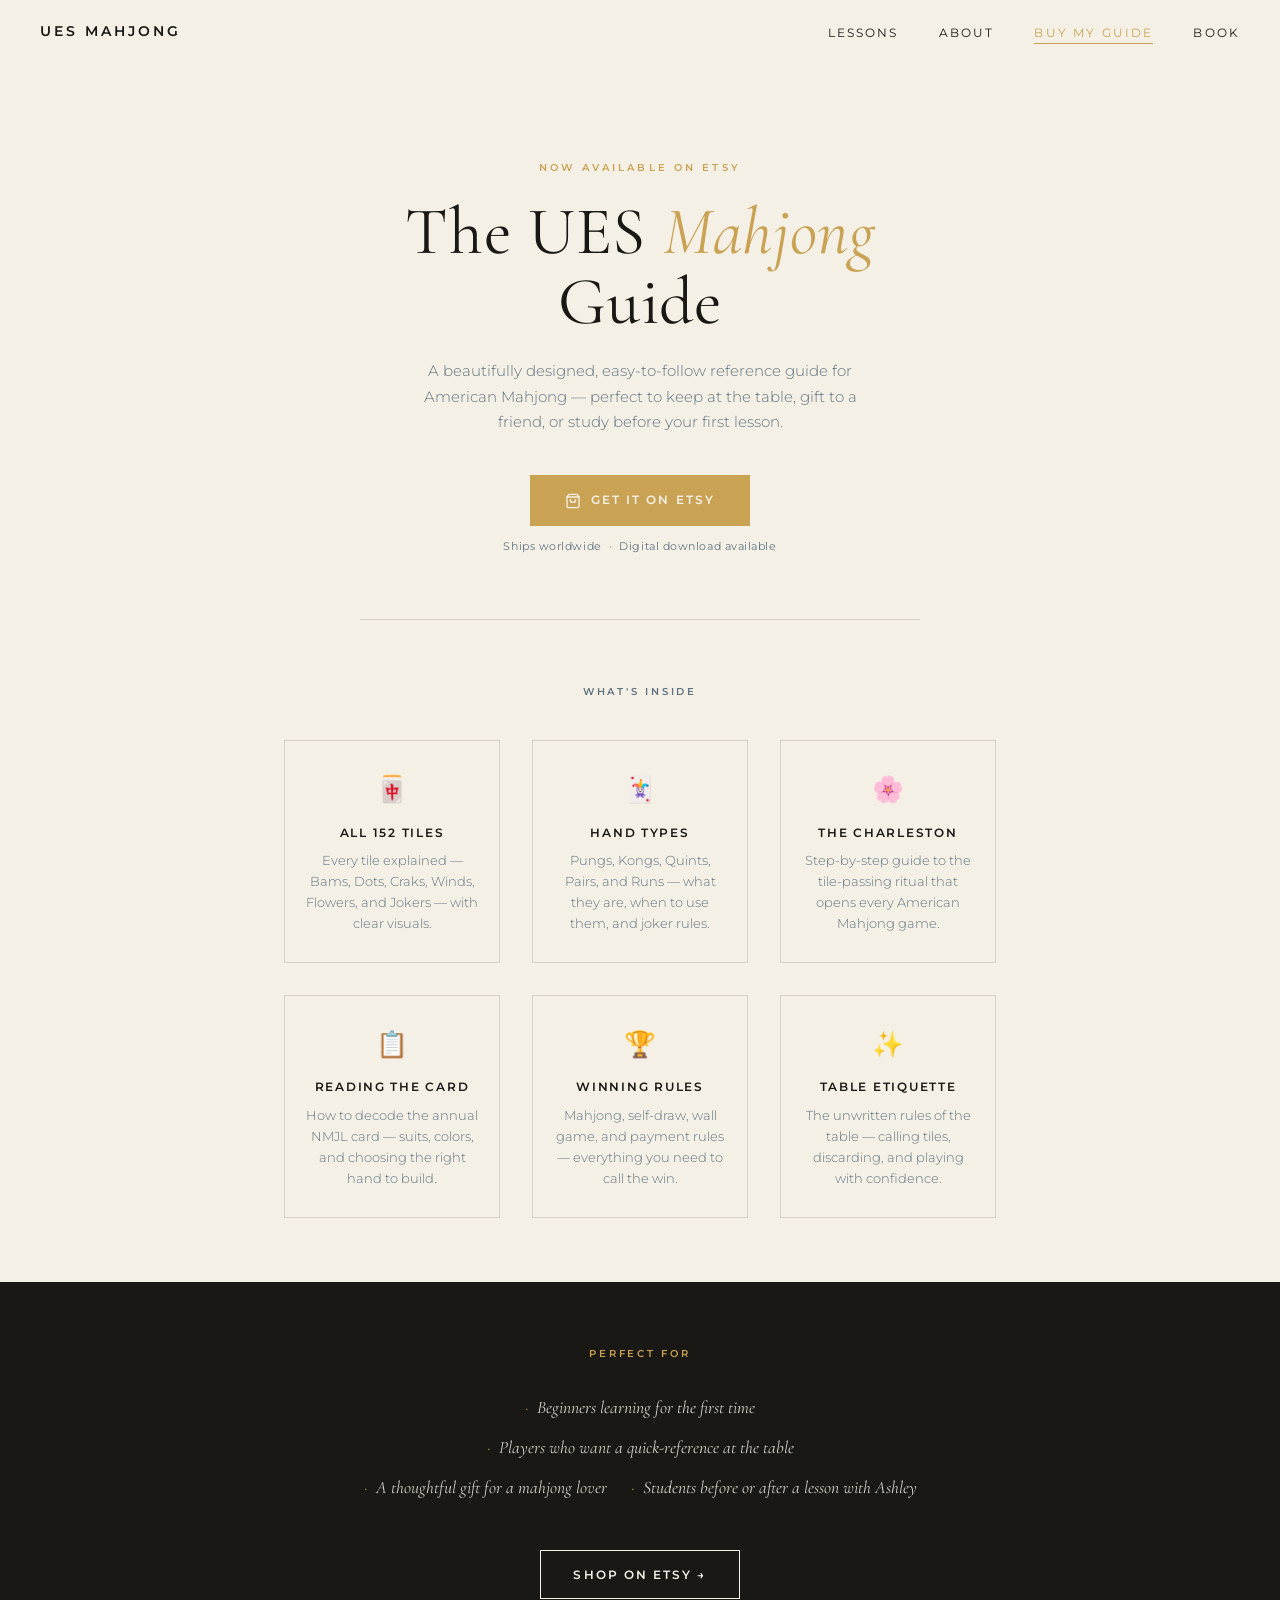
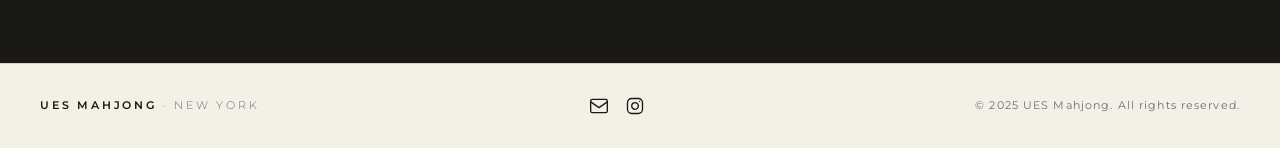
==== commit 05a078ef: "Fix tile count from 166 to 152 on guide buy page https://claude.ai/code/session_012Tua1cvX8Bv8xv6cbL" ====
--- a/guide.html
+++ b/guide.html
@@ -296,7 +296,7 @@
 
       <div class="buy-feature">
         <span class="buy-feature-icon" aria-hidden="true">🀄</span>
-        <p class="buy-feature-title">All 166 Tiles</p>
+        <p class="buy-feature-title">All 152 Tiles</p>
         <p class="buy-feature-desc">Every tile explained — Bams, Dots, Craks, Winds, Flowers, and Jokers — with clear visuals.</p>
       </div>
 
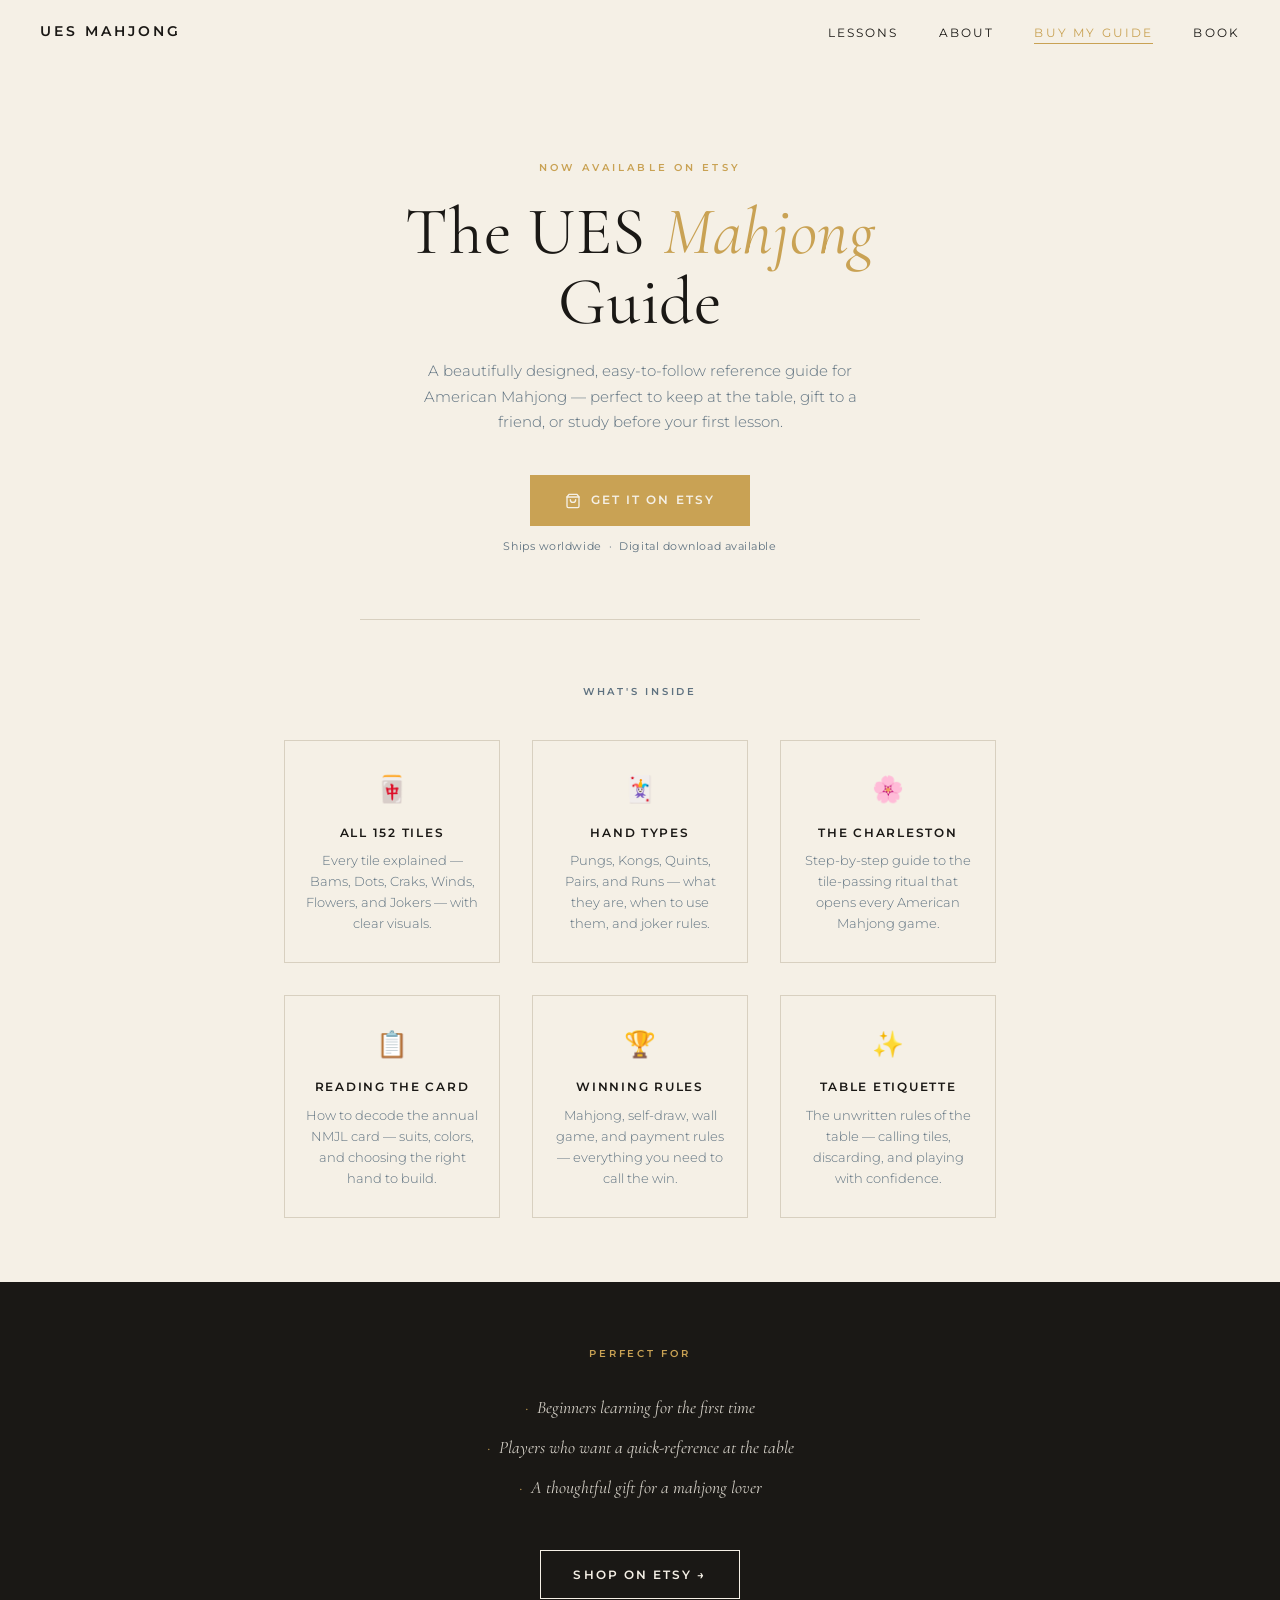
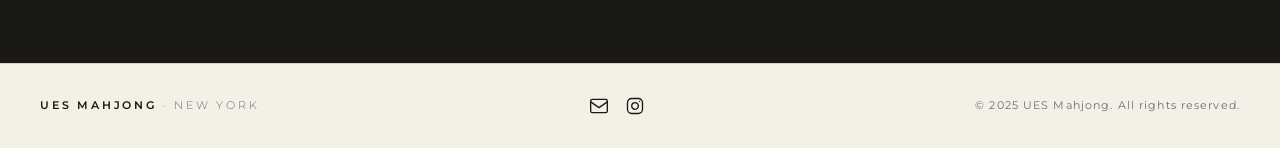
==== commit 7b089e29: "Remove "students before/after a lesson with Ashley" from guide page https://claude.ai/code/session_0" ====
--- a/guide.html
+++ b/guide.html
@@ -340,7 +340,6 @@
       <li>Beginners learning for the first time</li>
       <li>Players who want a quick-reference at the table</li>
       <li>A thoughtful gift for a mahjong lover</li>
-      <li>Students before or after a lesson with Ashley</li>
     </ul>
     <a href="https://www.etsy.com/shop/UESMahjong" target="_blank" rel="noopener" class="btn-etsy-light">
       Shop on Etsy →
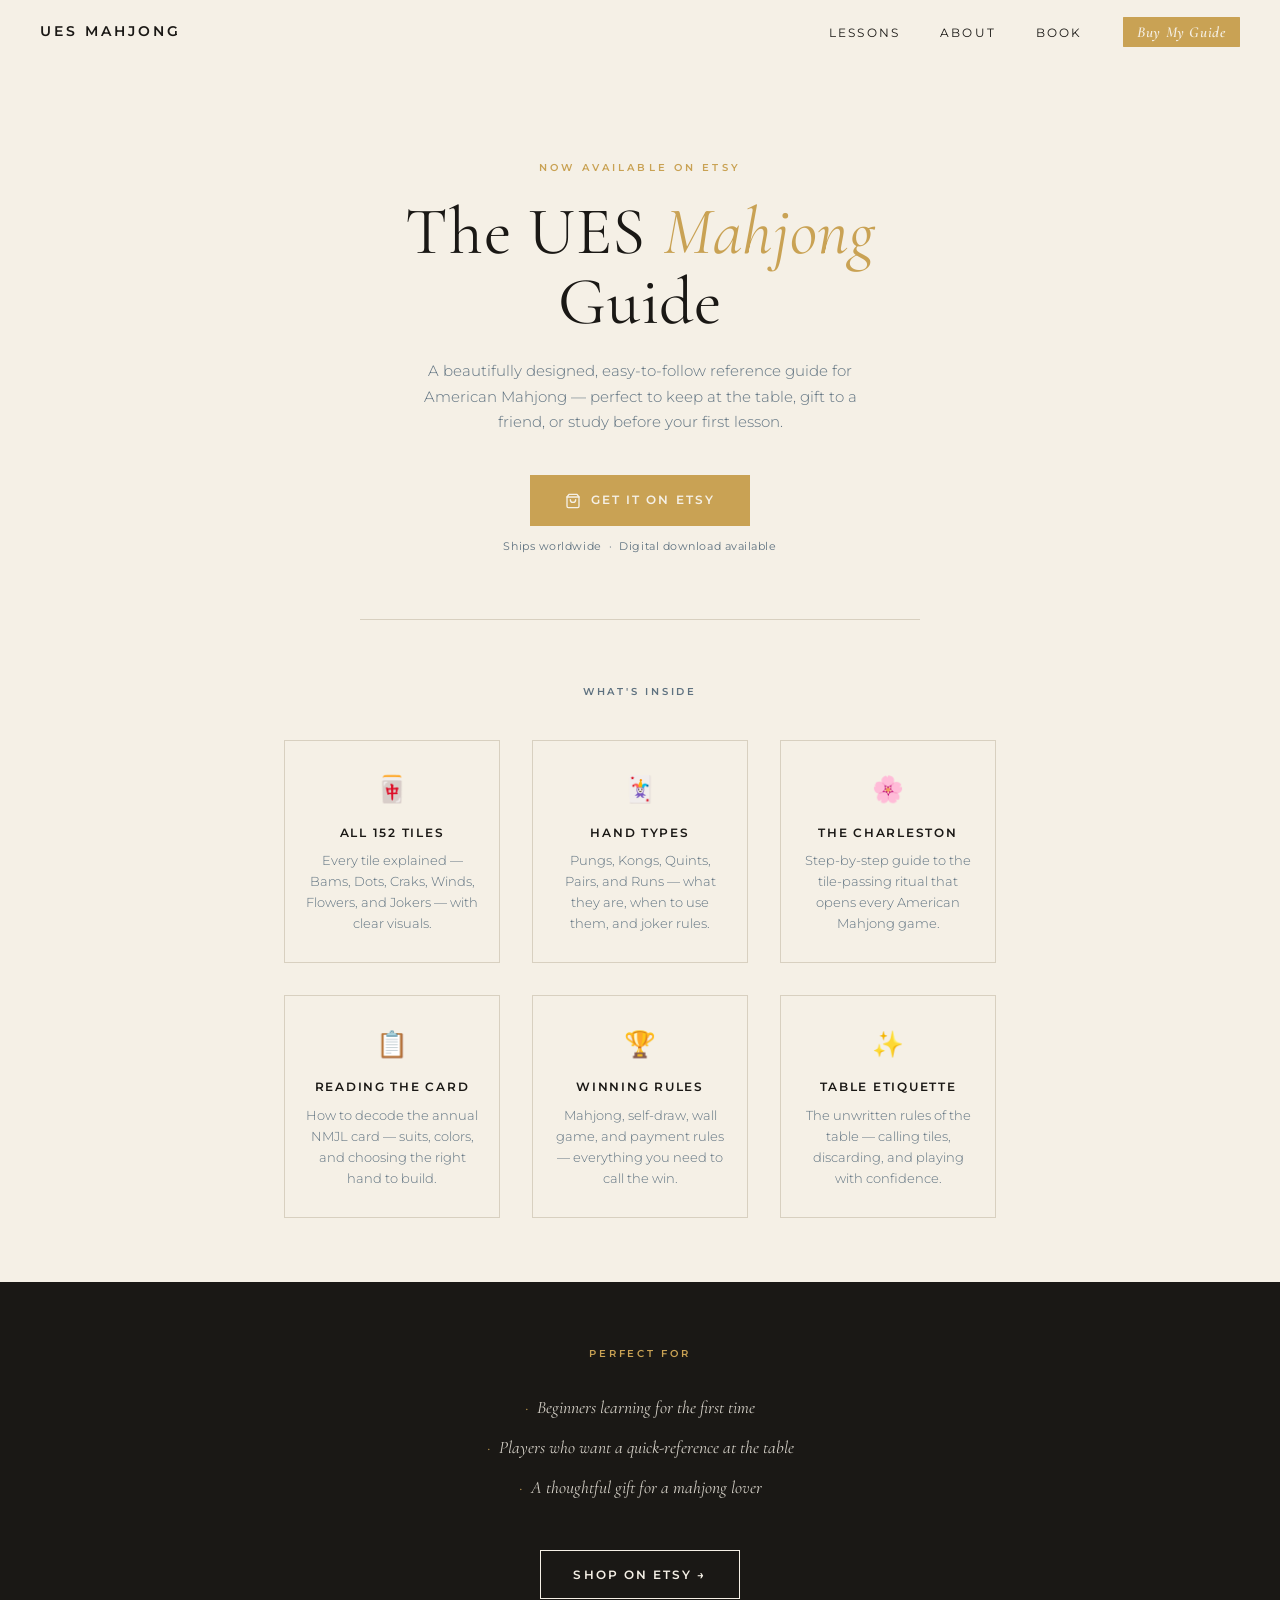
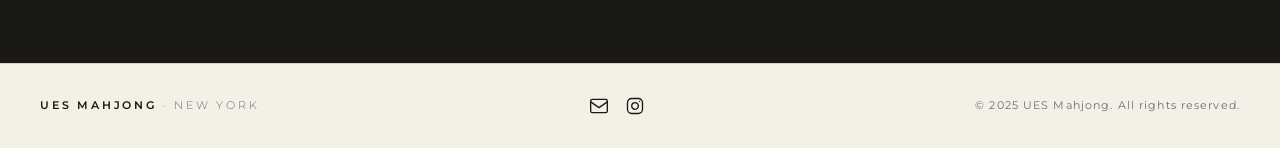
==== commit 8f5a0c92: "Move Buy My Guide to end of nav, style as italic gold bordered pill https://claude.ai/code/session_0" ====
--- a/guide.html
+++ b/guide.html
@@ -252,8 +252,8 @@
     <ul class="nav-links">
       <li><a href="index.html#lessons">Lessons</a></li>
       <li><a href="index.html#about">About</a></li>
-      <li><a href="guide.html" class="active" aria-current="page">Buy My Guide</a></li>
       <li><a href="index.html#book">Book</a></li>
+      <li><a href="guide.html" class="nav-buy active" aria-current="page">Buy My Guide</a></li>
     </ul>
     <button class="nav-toggle" type="button" aria-label="Open menu" aria-expanded="false" aria-controls="mobileMenu">
       <span></span><span></span><span></span>
@@ -265,8 +265,8 @@
     <ul class="mobile-menu-links">
       <li><a href="index.html#lessons">Lessons</a></li>
       <li><a href="index.html#about">About</a></li>
-      <li><a href="guide.html" aria-current="page">Buy My Guide</a></li>
       <li><a href="index.html#book">Book</a></li>
+      <li><a href="guide.html" class="nav-buy" aria-current="page">Buy My Guide</a></li>
     </ul>
   </dialog>
 
--- a/style.css
+++ b/style.css
@@ -143,6 +143,34 @@
   right: 0;
 }
 
+/* Buy My Guide nav link */
+.nav-links .nav-buy {
+  font-family: var(--font-display);
+  font-style: italic;
+  font-size: 0.95rem;
+  font-weight: 600;
+  letter-spacing: 0.04em;
+  text-transform: none;
+  color: var(--gold);
+  border: 1px solid var(--gold);
+  padding: 0.3rem 0.85rem;
+  border-radius: 1px;
+  transition: background 0.2s var(--ease), color 0.2s var(--ease);
+}
+.nav-links .nav-buy::after { display: none; }
+.nav-links .nav-buy:hover,
+.nav-links .nav-buy.active {
+  background: var(--gold);
+  color: var(--cream);
+}
+
+.mobile-menu-links .nav-buy {
+  font-family: var(--font-display);
+  font-style: italic;
+  font-size: 1.3rem;
+  color: var(--gold);
+}
+
 /* Mobile hamburger */
 .nav-toggle {
   display: none;
@@ -866,549 +894,6 @@
 
 @media (max-width: 768px) {
   .instagram { padding: 3rem 1.25rem; }
-}
-
-/* ── GUIDE PAGE ── */
-
-.nav-links a.active { color: var(--gold); }
-
-.guide-header {
-  text-align: center;
-  padding: 5rem 2.5rem 3rem;
-  border-bottom: 1px solid var(--border);
-}
-
-.guide-eyebrow {
-  font-family: var(--font-sans);
-  font-size: 0.7rem;
-  font-weight: 400;
-  letter-spacing: 0.3em;
-  text-transform: uppercase;
-  color: var(--near-black);
-  margin-bottom: 1rem;
-}
-
-.guide-title {
-  font-family: var(--font-display);
-  font-weight: 400;
-  font-size: clamp(2.5rem, 6vw, 4rem);
-  letter-spacing: 0.02em;
-  line-height: 1;
-  margin-bottom: 0.75rem;
-}
-
-.guide-title .dot { color: var(--gold); margin: 0 0.4rem; }
-.guide-title em { font-style: italic; }
-
-.guide-subhead {
-  font-family: var(--font-sans);
-  font-size: 0.7rem;
-  font-weight: 500;
-  letter-spacing: 0.25em;
-  text-transform: uppercase;
-  color: var(--near-black);
-  border-bottom: 2px solid var(--gold);
-  display: inline-block;
-  padding-bottom: 0.4rem;
-}
-
-.guide {
-  max-width: 960px;
-  margin: 0 auto;
-  padding: 3rem 2.5rem 5rem;
-}
-
-.guide-section { margin-bottom: 3.5rem; }
-
-.guide-h2 {
-  font-family: var(--font-sans);
-  font-weight: 500;
-  font-size: 0.95rem;
-  letter-spacing: 0.3em;
-  text-transform: uppercase;
-  color: var(--near-black);
-  padding-bottom: 0.75rem;
-  margin-bottom: 1.5rem;
-  border-bottom: 1px solid var(--near-black);
-}
-
-.guide-h2 .accent { color: var(--gold); font-weight: 400; letter-spacing: 0.05em; }
-.guide-h2 .accent em { font-family: var(--font-display); font-size: 1.2em; }
-
-.guide-divider {
-  border: 0;
-  border-top: 1px solid var(--border);
-  margin: 4rem 0;
-}
-
-.muted { color: var(--steel-blue); font-size: 0.9rem; }
-
-/* ── Tile visualizer ── */
-.tile-vis-wrap {
-  overflow-x: auto;
-  -webkit-overflow-scrolling: touch;
-  margin-bottom: 1.5rem;
-  border: 1px solid var(--border);
-}
-
-.tile-vis {
-  display: flex;
-  min-width: min-content;
-  background: #faf6ee;
-}
-
-.tv-suited {
-  display: flex;
-  flex-direction: column;
-}
-
-.tv-colheads {
-  display: flex;
-  align-items: center;
-  padding: 6px 0 5px;
-  border-bottom: 1px solid var(--border);
-  background: var(--cream-warm);
-}
-
-.tv-meta {
-  width: 76px;
-  flex-shrink: 0;
-  padding: 4px 8px 4px 14px;
-  display: flex;
-  flex-direction: column;
-  gap: 2px;
-  justify-content: center;
-}
-
-.tv-meta strong {
-  font-family: var(--font-sans);
-  font-size: 0.63rem;
-  font-weight: 700;
-  letter-spacing: 0.16em;
-  text-transform: uppercase;
-  color: var(--near-black);
-}
-
-.tv-meta span {
-  font-family: var(--font-sans);
-  font-size: 0.55rem;
-  color: var(--slate);
-  letter-spacing: 0.06em;
-}
-
-.tv-pips-row {
-  display: flex;
-  gap: 4px;
-}
-
-.tv-pips-nums span {
-  width: 42px;
-  text-align: center;
-  font-family: var(--font-sans);
-  font-size: 0.63rem;
-  font-weight: 500;
-  color: var(--near-black);
-  letter-spacing: 0.08em;
-  display: block;
-}
-
-.tv-row {
-  display: flex;
-  align-items: center;
-  padding: 7px 0;
-  border-bottom: 1px solid var(--border);
-}
-
-.tv-row:last-child {
-  border-bottom: none;
-}
-
-.tv-dragon {
-  display: flex;
-  flex-direction: column;
-  align-items: center;
-  gap: 4px;
-  padding: 0 10px 0 12px;
-  flex-shrink: 0;
-}
-
-.tv-dragon > span {
-  font-family: var(--font-sans);
-  font-size: 0.55rem;
-  color: var(--slate);
-  letter-spacing: 0.06em;
-  text-align: center;
-}
-
-.tv-dragon-head {
-  width: 58px;
-  flex-shrink: 0;
-}
-
-/* Tile base */
-.mjt {
-  width: 42px;
-  height: 54px;
-  background: #ffffff;
-  border: 2px solid #d4902a;
-  border-radius: 3px;
-  box-shadow: 1px 1px 3px rgba(0,0,0,0.12), inset 0 1px 0 rgba(255,255,255,0.6);
-  display: flex;
-  align-items: center;
-  justify-content: center;
-  flex-shrink: 0;
-  overflow: hidden;
-}
-
-.mjt svg {
-  width: 100%;
-  height: 100%;
-  display: block;
-}
-
-/* Special tiles panel */
-.tv-special {
-  border-left: 1px solid var(--border);
-  display: flex;
-  flex-direction: column;
-  justify-content: space-around;
-  padding: 10px 16px;
-  gap: 0;
-  background: #faf6ee;
-}
-
-.tv-special-group {
-  display: flex;
-  flex-direction: column;
-  gap: 7px;
-}
-
-.tv-special-label {
-  font-family: var(--font-sans);
-  font-size: 0.63rem;
-  font-weight: 700;
-  letter-spacing: 0.16em;
-  text-transform: uppercase;
-  color: var(--near-black);
-}
-
-.tv-special-label span {
-  font-weight: 400;
-  color: var(--slate);
-  margin-left: 0.4em;
-}
-
-.tv-special-row {
-  display: flex;
-  gap: 4px;
-}
-
-.tv-special-divider {
-  height: 1px;
-  background: var(--border);
-  margin: 8px -16px;
-}
-
-.mjt-wind,
-.mjt-flower,
-.mjt-joker {
-  width: 46px;
-  height: 58px;
-}
-
-/* Tile counts bar */
-.tile-counts-bar {
-  background-color: #ece5d3;
-  padding: 0.9rem 1.5rem;
-  display: flex;
-  flex-wrap: wrap;
-  align-items: center;
-  gap: 0.6rem 1.5rem;
-  font-family: var(--font-sans);
-}
-
-.tc-label {
-  font-size: 0.63rem;
-  font-weight: 700;
-  letter-spacing: 0.22em;
-  text-transform: uppercase;
-  color: var(--near-black);
-}
-
-.tile-counts-bar span {
-  font-size: 0.82rem;
-  font-weight: 500;
-  color: var(--near-black);
-}
-
-.tile-counts-bar span.tc-label { font-size: 0.63rem; }
-
-.tile-counts-bar em {
-  font-style: normal;
-  font-weight: 400;
-  font-size: 0.6rem;
-  letter-spacing: 0.1em;
-  text-transform: uppercase;
-  color: var(--slate);
-  margin-left: 0.3rem;
-}
-
-/* Legacy tiles grid (kept for backwards compat) */
-.tiles-grid {
-  display: grid;
-  grid-template-columns: repeat(auto-fit, minmax(220px, 1fr));
-  gap: 1.25rem 2rem;
-  margin-bottom: 1.5rem;
-}
-
-.tile-label {
-  font-family: var(--font-sans);
-  font-size: 0.72rem;
-  font-weight: 600;
-  letter-spacing: 0.2em;
-  text-transform: uppercase;
-  color: var(--near-black);
-  margin-bottom: 0.35rem;
-}
-
-.tile-label span { color: var(--steel-blue); font-weight: 400; }
-
-.tile-note {
-  font-family: var(--font-display);
-  font-size: 1rem;
-  line-height: 1.5;
-  color: var(--near-black);
-}
-
-.tile-counts {
-  background-color: #ece5d3;
-  padding: 1.25rem 1.75rem;
-  margin-top: 1.5rem;
-}
-
-.tile-counts-label {
-  font-family: var(--font-sans);
-  font-size: 0.68rem;
-  font-weight: 600;
-  letter-spacing: 0.25em;
-  text-transform: uppercase;
-  color: var(--near-black);
-  margin-bottom: 0.5rem;
-}
-
-.tile-counts-row {
-  display: flex;
-  flex-wrap: wrap;
-  gap: 1.5rem 2.5rem;
-  font-family: var(--font-sans);
-  font-size: 1rem;
-  font-weight: 500;
-  color: var(--near-black);
-}
-
-.tile-counts-row em {
-  font-style: normal;
-  font-weight: 400;
-  font-size: 0.7rem;
-  letter-spacing: 0.18em;
-  text-transform: uppercase;
-  color: var(--steel-blue);
-  margin-left: 0.4rem;
-}
-
-/* Two-column layout for guide cards */
-.two-col {
-  display: grid;
-  grid-template-columns: 1fr 1fr;
-  gap: 1.5rem;
-  margin-bottom: 1.5rem;
-}
-
-.guide-card {
-  border: 1px solid var(--border);
-  padding: 1.5rem 1.75rem;
-  background-color: var(--cream);
-  transition: transform 0.3s var(--ease), box-shadow 0.3s var(--ease), border-color 0.3s var(--ease);
-}
-
-.guide-card:hover {
-  transform: translateY(-3px);
-  box-shadow: var(--shadow-card);
-  border-color: var(--gold);
-}
-
-.card-label {
-  font-family: var(--font-sans);
-  font-size: 0.7rem;
-  font-weight: 600;
-  letter-spacing: 0.22em;
-  text-transform: uppercase;
-  color: var(--near-black);
-  margin-bottom: 1rem;
-}
-
-.card-label span {
-  color: var(--steel-blue);
-  font-weight: 400;
-}
-
-.card-label.dark { color: var(--cream); }
-
-.card-list, .check-list, .x-list, .dash-list, .tips-list {
-  list-style: none;
-  font-family: var(--font-display);
-  font-size: 1.05rem;
-  line-height: 1.8;
-}
-
-.card-list { counter-reset: step; }
-.card-list li { counter-increment: step; }
-.card-list li::before { content: counter(step) ". "; color: var(--near-black); }
-
-.check-list li::before { content: "\2713\00a0\00a0"; color: #6a8a57; font-weight: 600; }
-.x-list li::before { content: "\2715\00a0\00a0"; color: #b9534e; font-weight: 600; }
-.dash-list li::before { content: "\2014\00a0\00a0"; color: var(--gold); }
-
-.highlight-card {
-  background-color: #ece5d3;
-  padding: 1.25rem 1.75rem;
-}
-
-.highlight-card p:last-child {
-  font-family: var(--font-display);
-  font-size: 1.05rem;
-}
-
-.dark-card {
-  background-color: var(--near-black);
-  color: var(--cream);
-  padding: 1.5rem 1.75rem;
-}
-
-.dark-card p { font-family: var(--font-display); font-size: 1.05rem; line-height: 1.8; }
-.dark-card .arrow { color: var(--gold); font-size: 1.2rem; margin-right: 0.4rem; }
-
-.flow-list {
-  list-style: none;
-  counter-reset: flowstep;
-  font-family: var(--font-display);
-  font-size: 1.05rem;
-  line-height: 2;
-}
-
-.flow-list li {
-  counter-increment: flowstep;
-  padding-left: 1.75rem;
-  position: relative;
-}
-
-.flow-list li::before {
-  content: counter(flowstep) ".";
-  position: absolute;
-  left: 0;
-  color: var(--gold);
-  font-weight: 600;
-}
-
-/* Reading the card */
-.key-list {
-  display: grid;
-  grid-template-columns: 80px 1fr;
-  gap: 0.4rem 1.25rem;
-  font-family: var(--font-display);
-  font-size: 1.05rem;
-  line-height: 1.5;
-}
-
-.key-list dt {
-  font-family: var(--font-sans);
-  font-size: 0.8rem;
-  font-weight: 600;
-  letter-spacing: 0.1em;
-  color: var(--near-black);
-  padding-top: 0.1rem;
-}
-
-.key-list dd { color: var(--near-black); }
-
-.color-note p {
-  font-family: var(--font-display);
-  font-size: 1.05rem;
-  line-height: 1.8;
-}
-
-.color-note em { color: var(--near-black); font-weight: 600; }
-
-/* Hand types table */
-.hand-table {
-  margin-top: 1rem;
-  border-top: 1px solid var(--border);
-}
-
-.hand-row {
-  display: grid;
-  grid-template-columns: 100px 110px 1fr 180px;
-  gap: 1.5rem;
-  padding: 0.85rem 0.5rem;
-  border-bottom: 1px solid var(--border);
-  font-family: var(--font-display);
-  font-size: 1.02rem;
-  align-items: center;
-}
-
-.hand-row span { color: var(--near-black); }
-
-.hand-head {
-  font-family: var(--font-sans);
-  font-size: 0.7rem;
-  font-weight: 600;
-  letter-spacing: 0.22em;
-  text-transform: uppercase;
-  color: var(--steel-blue);
-}
-
-.hand-head span { color: var(--steel-blue); }
-
-.hand-row em { font-style: italic; font-size: 1.1rem; }
-.hand-row .mono { font-family: var(--font-sans); letter-spacing: 0.15em; color: var(--steel-blue); }
-.hand-row .no { color: #b9534e; font-size: 0.9rem; }
-.hand-row .yes { color: #6a8a57; font-size: 0.9rem; }
-
-/* Tips card */
-.tips-card {
-  background-color: var(--near-black);
-  color: var(--cream);
-  padding: 1.75rem 2rem;
-}
-
-.tips-list { list-style: decimal inside; color: var(--cream); }
-.tips-list li { padding: 0.1rem 0; }
-.tips-list li::marker { color: var(--gold); font-weight: 600; }
-.tips-list .muted { color: var(--steel-blue); }
-
-/* CTA */
-.guide-cta {
-  text-align: center;
-  padding: 3rem 0 1rem;
-  border-top: 1px solid var(--border);
-  margin-top: 3rem;
-}
-
-.guide-cta-line {
-  font-family: var(--font-display);
-  font-style: italic;
-  font-size: 1.3rem;
-  margin-bottom: 1.5rem;
-  color: var(--near-black);
-}
-
-@media (max-width: 768px) {
-  .two-col { grid-template-columns: 1fr; }
-  .hand-row { grid-template-columns: 1fr 1fr; gap: 0.5rem; font-size: 0.95rem; padding: 1rem 0.5rem; }
-  .hand-head { display: none; }
-  .key-list { grid-template-columns: 70px 1fr; }
-  .guide { padding: 2rem 1.25rem 4rem; }
-  .guide-header { padding: 3rem 1.25rem 2rem; }
 }
 
 /* ── FOOTER ── */
@@ -1870,80 +1355,3 @@
   transition: width 0.08s linear;
   transform-origin: left;
 }
-
-/* ── GUIDE SIDEBAR NAV ── */
-
-.guide-layout {
-  max-width: 1160px;
-  margin: 0 auto;
-  display: grid;
-  grid-template-columns: 160px 1fr;
-  gap: 0 2rem;
-  align-items: start;
-}
-
-.guide-sidebar {
-  position: sticky;
-  top: 80px;
-  padding: 3rem 1rem 3rem 2rem;
-  max-height: calc(100vh - 80px);
-  overflow-y: auto;
-}
-
-.guide-nav-label {
-  font-family: var(--font-sans);
-  font-size: 0.58rem;
-  font-weight: 600;
-  letter-spacing: 0.28em;
-  text-transform: uppercase;
-  color: var(--slate);
-  margin-bottom: 1rem;
-}
-
-.guide-nav-list {
-  list-style: none;
-}
-
-.guide-nav-list li + li {
-  margin-top: 0.1rem;
-}
-
-.guide-nav-link {
-  display: block;
-  font-family: var(--font-sans);
-  font-size: 0.62rem;
-  font-weight: 400;
-  letter-spacing: 0.1em;
-  text-transform: uppercase;
-  color: var(--slate);
-  text-decoration: none;
-  padding: 0.35rem 0 0.35rem 0.75rem;
-  border-left: 1px solid transparent;
-  transition: color 0.2s, border-color 0.2s;
-}
-
-.guide-nav-link:hover {
-  color: var(--near-black);
-  border-left-color: var(--border);
-}
-
-.guide-nav-link.is-active {
-  color: var(--gold);
-  border-left-color: var(--gold);
-  font-weight: 500;
-}
-
-.guide-layout .guide {
-  max-width: none;
-  margin: 0;
-  min-width: 0;
-}
-
-@media (max-width: 860px) {
-  .guide-layout {
-    grid-template-columns: 1fr;
-  }
-  .guide-sidebar {
-    display: none;
-  }
-}
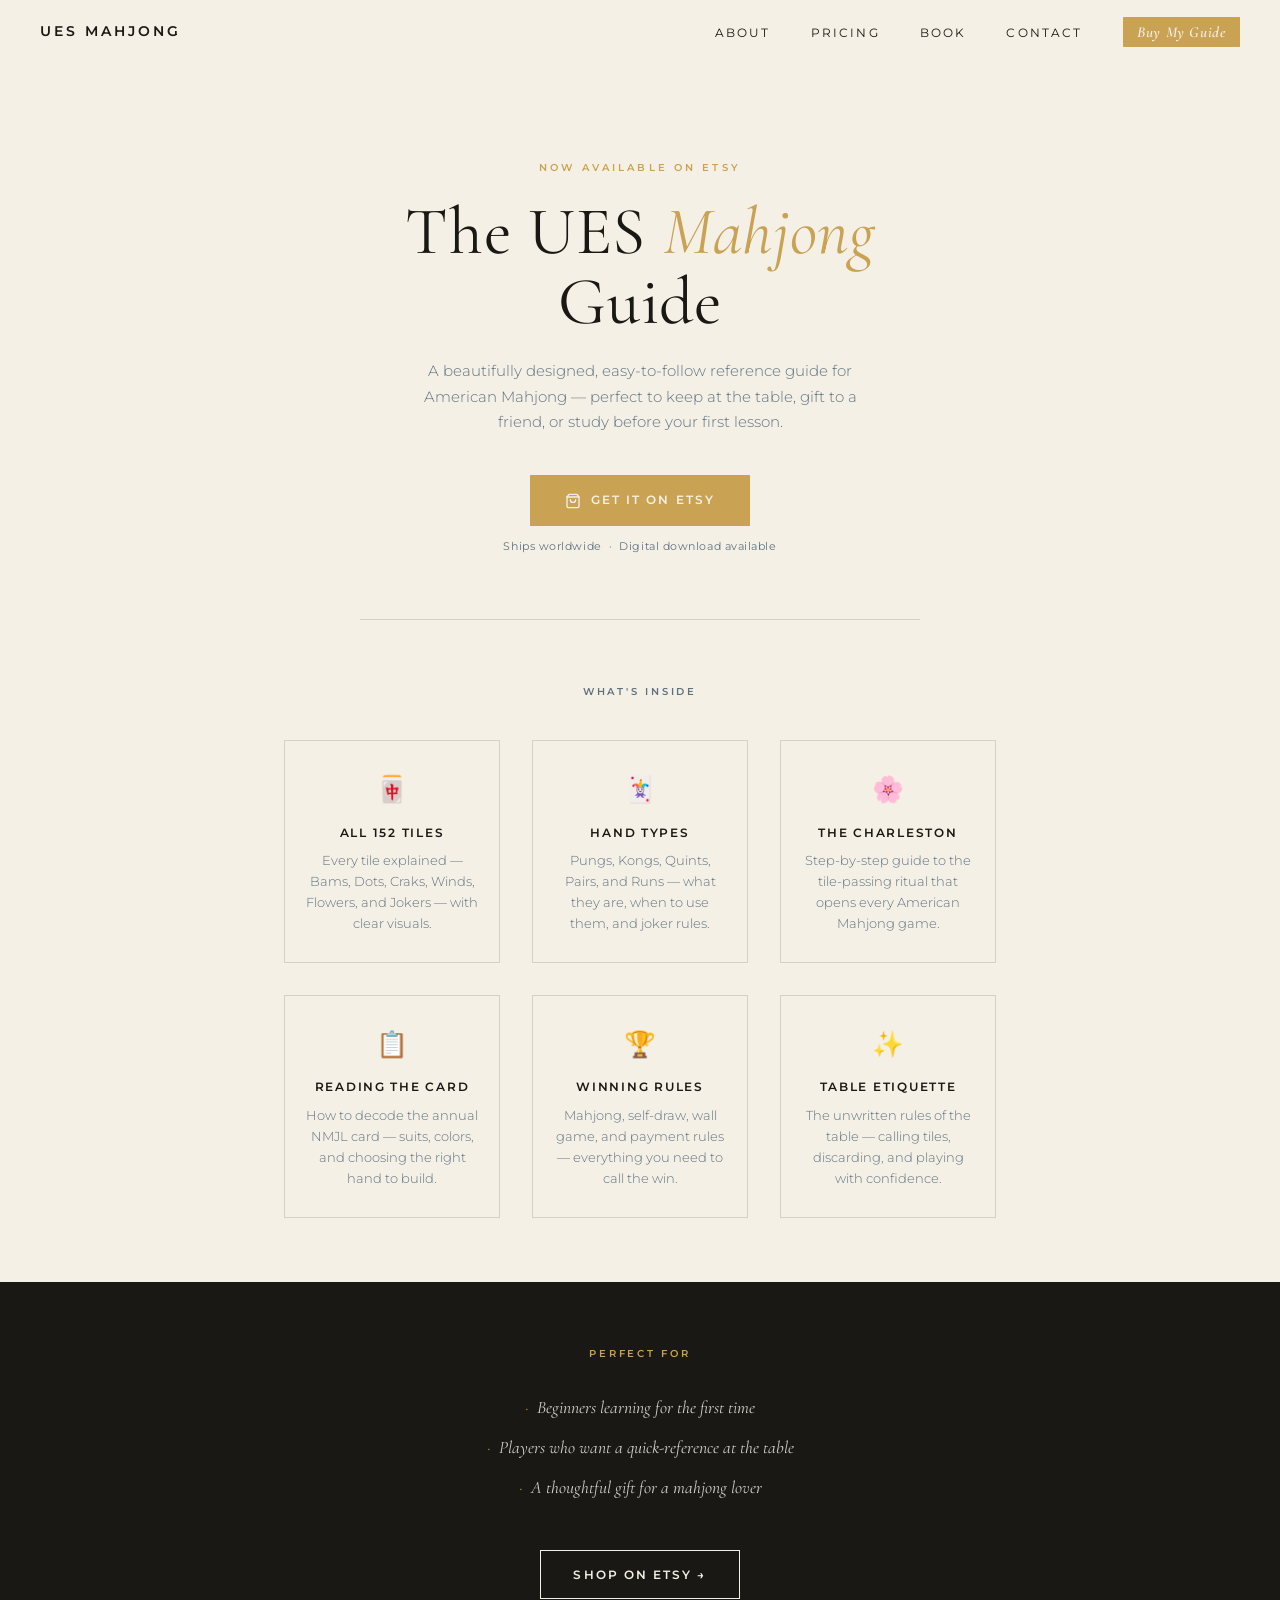
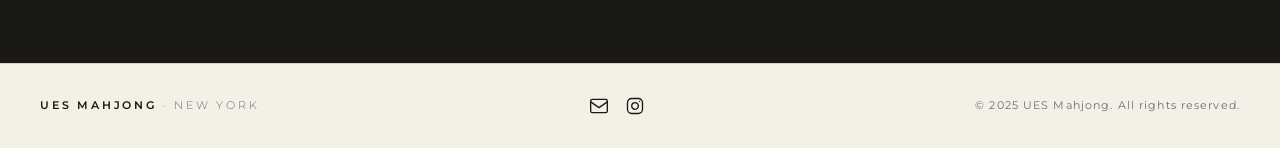
==== commit 994be473: "Reorder nav, rename Lessons→Pricing, add Contact to guide page nav https://claude.ai/code/session_01" ====
--- a/guide.html
+++ b/guide.html
@@ -250,9 +250,10 @@
   <nav id="siteNav">
     <a class="nav-logo" href="index.html">UES Mahjong</a>
     <ul class="nav-links">
-      <li><a href="index.html#lessons">Lessons</a></li>
       <li><a href="index.html#about">About</a></li>
+      <li><a href="index.html#lessons">Pricing</a></li>
       <li><a href="index.html#book">Book</a></li>
+      <li><a href="index.html#contact">Contact</a></li>
       <li><a href="guide.html" class="nav-buy active" aria-current="page">Buy My Guide</a></li>
     </ul>
     <button class="nav-toggle" type="button" aria-label="Open menu" aria-expanded="false" aria-controls="mobileMenu">
@@ -263,9 +264,10 @@
   <dialog id="mobileMenu" class="mobile-menu" aria-label="Site menu">
     <button class="mobile-menu-close" type="button" aria-label="Close menu">&times;</button>
     <ul class="mobile-menu-links">
-      <li><a href="index.html#lessons">Lessons</a></li>
       <li><a href="index.html#about">About</a></li>
+      <li><a href="index.html#lessons">Pricing</a></li>
       <li><a href="index.html#book">Book</a></li>
+      <li><a href="index.html#contact">Contact</a></li>
       <li><a href="guide.html" class="nav-buy" aria-current="page">Buy My Guide</a></li>
     </ul>
   </dialog>
@@ -385,13 +387,16 @@
       var toggle = document.querySelector('.nav-toggle');
       var menu = document.getElementById('mobileMenu');
       if (!toggle || !menu) return;
+      var closeBtn = menu.querySelector('.mobile-menu-close');
+      function closeMenu() { menu.close(); toggle.setAttribute('aria-expanded', 'false'); toggle.setAttribute('aria-label', 'Open menu'); }
+      if (closeBtn) closeBtn.addEventListener('click', closeMenu);
       toggle.addEventListener('click', function() {
         var open = menu.open;
-        if (open) { menu.close(); toggle.setAttribute('aria-expanded', 'false'); toggle.setAttribute('aria-label', 'Open menu'); }
+        if (open) { closeMenu(); }
         else { menu.show(); toggle.setAttribute('aria-expanded', 'true'); toggle.setAttribute('aria-label', 'Close menu'); }
       });
       menu.querySelectorAll('a').forEach(function(a) {
-        a.addEventListener('click', function() { menu.close(); toggle.setAttribute('aria-expanded', 'false'); toggle.setAttribute('aria-label', 'Open menu'); });
+        a.addEventListener('click', closeMenu);
       });
     })();
   </script>
